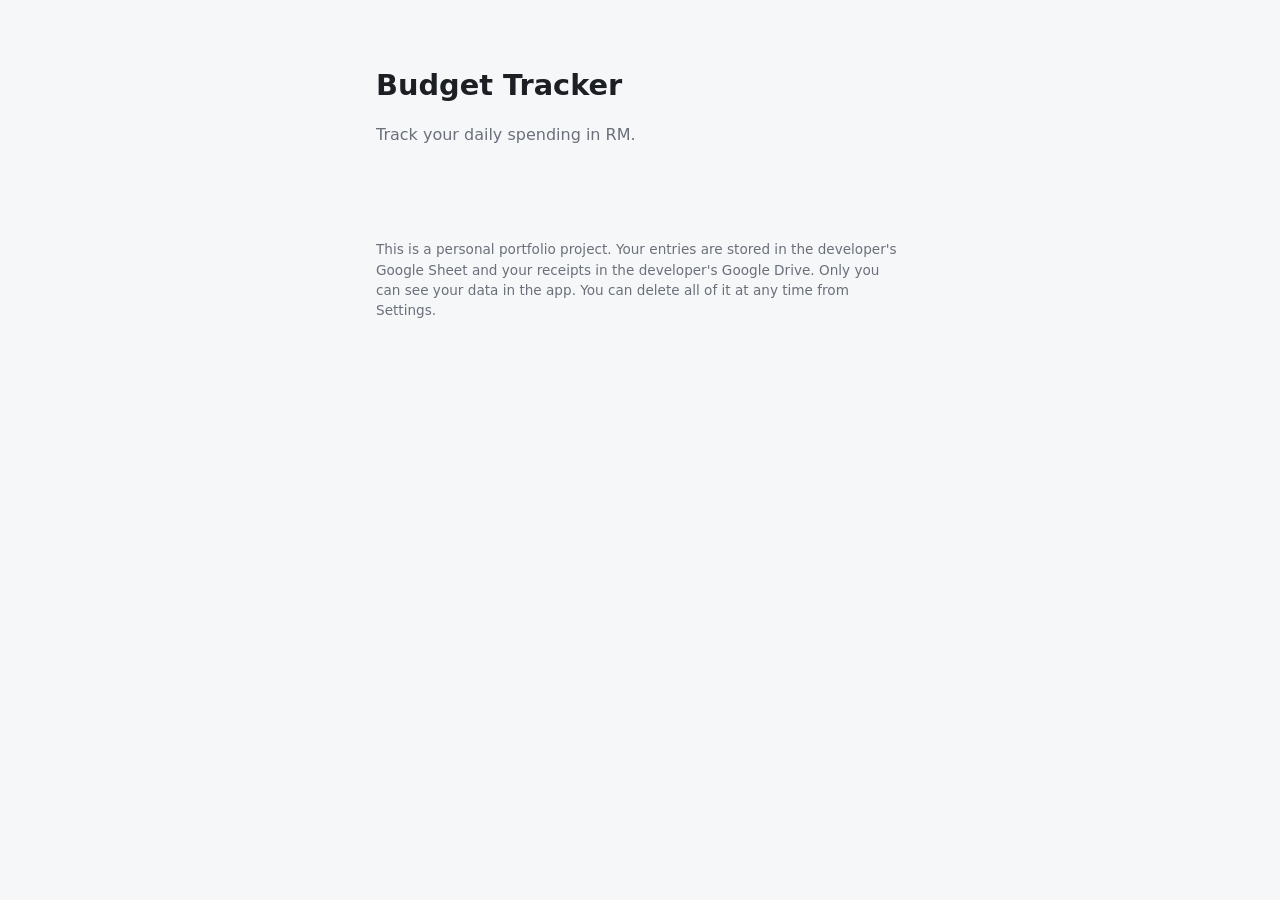
==== index.html @ 38e81ad9 "Add receipt photos and Delete my data Receipts: photos are shrunk to 1280px JPEG on the phone before" ====
<!doctype html>
<html lang="en">
<head>
  <meta charset="utf-8">
  <meta name="viewport" content="width=device-width, initial-scale=1, viewport-fit=cover">
  <title>Budget Tracker</title>
  <link rel="stylesheet" href="style.css">
  <!-- "defer" runs the scripts in this order after the page is parsed:
       Google's sign-in library first, then our settings, then our app. -->
  <script src="https://accounts.google.com/gsi/client" defer></script>
  <script src="config.js" defer></script>
  <script src="app.js" defer></script>
</head>
<body>

  <!-- Sign-in screen: shown when nobody is signed in. -->
  <main id="signin-screen" class="signin" hidden>
    <h1>Budget Tracker</h1>
    <p class="tagline">Track your daily spending in RM.</p>
    <p id="signin-message" class="message" hidden></p>
    <div id="google-button" class="google-button"></div>
    <p class="privacy">
      This is a personal portfolio project. Your entries are stored in the
      developer's Google Sheet and your receipts in the developer's Google
      Drive. Only you can see your data in the app. You can delete all of it
      at any time from Settings.
    </p>
  </main>

  <!-- The app itself: shown after sign-in. One <section> per screen;
       app.js shows one at a time when a tab at the bottom is tapped. -->
  <div id="app-screen" class="app" hidden>
    <main class="content">
      <p id="status" class="message" hidden></p>

      <!-- Add -->
      <section id="screen-add" class="view">
        <h2>Add expense</h2>
        <form id="add-form" class="form" novalidate>
          <label for="amount">Amount (RM)</label>
          <input id="amount" type="number" inputmode="decimal" step="0.01" min="0.01"
                 max="1000000" placeholder="0.00" autocomplete="off" required>

          <label for="category">Category</label>
          <select id="category" required></select>

          <label for="date">Date</label>
          <input id="date" type="date" required>

          <label for="note">Note <span class="muted">(optional)</span></label>
          <input id="note" type="text" maxlength="200" placeholder="e.g. Lunch with team"
                 autocomplete="off">

          <!-- accept="image/*" lets phones offer the camera or the photo library. -->
          <label for="receipt-input">Receipt photo <span class="muted">(optional)</span></label>
          <input id="receipt-input" type="file" accept="image/*">
          <div id="receipt-preview" class="receipt-preview" hidden>
            <img id="receipt-thumb" alt="Receipt preview">
            <button id="receipt-remove" type="button" class="small-button danger">Remove photo</button>
          </div>

          <p id="form-error" class="field-error" role="alert" hidden></p>
          <button type="submit" class="primary-button">Add expense</button>
        </form>
      </section>

      <!-- History -->
      <section id="screen-history" class="view" hidden>
        <div class="section-head">
          <h2>History</h2>
          <button id="refresh-button" type="button" class="link-button">Refresh</button>
        </div>
        <div id="history-list"></div>
        <p id="empty-list" class="muted" hidden>No entries yet. Add your first expense.</p>
      </section>

      <!-- Summary -->
      <section id="screen-summary" class="view" hidden>
        <h2>Summary</h2>
        <div class="month-picker">
          <button id="prev-month" type="button" class="icon-button" aria-label="Previous month">‹</button>
          <span id="month-label" class="month-label"></span>
          <button id="next-month" type="button" class="icon-button" aria-label="Next month">›</button>
        </div>
        <div class="card total-card">
          <div class="muted">Total spent</div>
          <div id="month-total" class="total-amount"></div>
          <div id="month-count" class="muted"></div>
        </div>
        <ul id="category-totals" class="category-totals"></ul>
      </section>

      <!-- Settings -->
      <section id="screen-settings" class="view" hidden>
        <h2>Settings</h2>
        <div class="card">
          <div class="muted">Signed in as</div>
          <div id="user-email" class="user-email"></div>
        </div>
        <button id="signout-button" type="button" class="secondary-button">Sign out</button>

        <div class="card danger-zone">
          <h3>Your data</h3>
          <p class="muted">
            Permanently remove all your entries and receipt photos from this
            app. This can't be undone.
          </p>
          <button id="delete-data-button" type="button" class="danger-button">Delete my data</button>
        </div>
      </section>
    </main>

    <!-- Tabs at the bottom, like a phone app. -->
    <nav class="tabbar" aria-label="Screens">
      <button type="button" data-screen="add">Add</button>
      <button type="button" data-screen="history">History</button>
      <button type="button" data-screen="summary">Summary</button>
      <button type="button" data-screen="settings">Settings</button>
    </nav>

    <!-- Short pop-up messages such as "Saved". -->
    <div id="toast" class="toast" role="status" aria-live="polite" hidden></div>
  </div>

  <!-- Pop-up windows. <dialog> is built into browsers: showModal() opens it
       on top of the page, and the Escape key closes it. -->

  <!-- Receipt viewer -->
  <dialog id="receipt-dialog" class="dialog">
    <p id="receipt-status" class="muted"></p>
    <img id="receipt-image" class="receipt-image" alt="Receipt photo" hidden>
    <button id="receipt-close" type="button" class="secondary-button">Close</button>
  </dialog>

  <!-- "Delete my data" confirmation: the user must type DELETE. -->
  <dialog id="delete-dialog" class="dialog">
    <h2>Delete all your data?</h2>
    <p>
      This removes every entry and receipt photo you've added. It can't be
      undone, and you'll be signed out.
    </p>
    <div class="form">
      <label for="delete-confirm-input">Type DELETE to confirm</label>
      <input id="delete-confirm-input" type="text" autocomplete="off" autocapitalize="characters"
             spellcheck="false">
    </div>
    <p id="delete-error" class="field-error" role="alert" hidden></p>
    <div class="dialog-buttons">
      <button id="delete-cancel" type="button" class="secondary-button">Cancel</button>
      <button id="delete-confirm" type="button" class="danger-button" disabled>Delete all</button>
    </div>
  </dialog>

</body>
</html>
---- style.css ----
/* style.css — the look of the app.
   Colours are defined once as variables, then swapped for dark mode. */

:root {
  --bg: #f6f7f9;
  --card: #ffffff;
  --text: #1c1f23;
  --muted: #69707a;
  --line: #e3e6ea;
  --accent: #1a7f5a;
  --accent-text: #ffffff;
  --danger: #c0392b;
  --warning: #9a6700;
  --radius: 12px;
  --tabbar-height: 60px;
}

@media (prefers-color-scheme: dark) {
  :root {
    --bg: #15171a;
    --card: #1f2226;
    --text: #eceef1;
    --muted: #9aa1ab;
    --line: #30343a;
    --accent: #4cc596;
    --accent-text: #0d2a1f;
    --danger: #ff7b6e;
    --warning: #e3b341;
  }
}

* { box-sizing: border-box; }

body {
  margin: 0;
  background: var(--bg);
  color: var(--text);
  font: 16px/1.5 system-ui, -apple-system, "Segoe UI", Roboto, sans-serif;
}

/* The HTML "hidden" attribute must win over any display rule. */
[hidden] { display: none !important; }

h1 { margin: 48px 0 4px; font-size: 1.8rem; }
h2 { margin: 0 0 16px; font-size: 1.3rem; }
.muted, .tagline { color: var(--muted); }

/* ---------- Sign-in ---------- */

.signin { max-width: 560px; margin: 0 auto; padding: 16px; }
.google-button { margin: 24px 0; min-height: 44px; }
.privacy { font-size: 0.85rem; color: var(--muted); }

/* ---------- Layout ---------- */

/* One centred column; bottom padding keeps content clear of the tab bar. */
.content {
  max-width: 560px;
  margin: 0 auto;
  padding: 20px 16px calc(var(--tabbar-height) + 32px + env(safe-area-inset-bottom));
}

.card {
  background: var(--card);
  border: 1px solid var(--line);
  border-radius: var(--radius);
  padding: 14px 16px;
  margin-bottom: 16px;
}

.message {
  padding: 10px 12px;
  border-radius: var(--radius);
  background: var(--card);
  border: 1px solid var(--line);
}
.message.error { border-color: var(--danger); color: var(--danger); }

.section-head {
  display: flex;
  justify-content: space-between;
  align-items: baseline;
}

/* ---------- Buttons ---------- */

button { font: inherit; cursor: pointer; }
button:disabled { cursor: default; opacity: 0.4; }

.primary-button, .secondary-button {
  width: 100%;
  min-height: 48px;
  border-radius: var(--radius);
  font-weight: 600;
}
.primary-button { background: var(--accent); color: var(--accent-text); border: none; }
.secondary-button { background: var(--card); color: var(--text); border: 1px solid var(--line); }

.link-button, .small-button {
  background: none;
  border: none;
  color: var(--accent);
  padding: 8px 4px;
}
.small-button { font-size: 0.85rem; padding: 4px 6px; }
.small-button.danger { color: var(--danger); }

.icon-button {
  width: 44px;
  height: 44px;
  border-radius: 50%;
  border: 1px solid var(--line);
  background: var(--card);
  color: var(--text);
  font-size: 1.4rem;
  line-height: 1;
}

/* ---------- Add form ---------- */

.form { display: flex; flex-direction: column; }
.form label { font-weight: 600; margin: 14px 0 6px; font-size: 0.95rem; }
.form label:first-child { margin-top: 0; }
.form input, .form select {
  width: 100%;
  min-height: 48px;
  padding: 10px 12px;
  border: 1px solid var(--line);
  border-radius: var(--radius);
  background: var(--card);
  color: var(--text);
  font: inherit;
}
.form #amount { font-size: 1.5rem; font-weight: 600; }
.form input:focus, .form select:focus { outline: 2px solid var(--accent); outline-offset: 1px; }
.form .primary-button { margin-top: 24px; }
.field-error { color: var(--danger); margin: 12px 0 0; }

/* ---------- History ---------- */

.day-heading {
  font-size: 0.85rem;
  font-weight: 600;
  color: var(--muted);
  margin: 20px 0 8px;
}
.day-heading:first-child { margin-top: 0; }

.expense-list { list-style: none; margin: 0; padding: 0; }
.expense {
  display: flex;
  justify-content: space-between;
  gap: 12px;
  padding: 12px 14px;
  margin-bottom: 8px;
  background: var(--card);
  border: 1px solid var(--line);
  border-radius: var(--radius);
}
.expense.is-saving { opacity: 0.7; }
.expense.is-failed { border-color: var(--danger); }
.expense-main { min-width: 0; }
.expense-category { font-weight: 600; }
.expense-meta { color: var(--muted); font-size: 0.85rem; overflow-wrap: anywhere; }
.expense-meta.saving { color: var(--warning); }
.expense-meta.failed { color: var(--danger); }
.expense-side { text-align: right; flex-shrink: 0; }
.expense-amount { font-weight: 600; white-space: nowrap; font-variant-numeric: tabular-nums; }

/* ---------- Summary ---------- */

.month-picker {
  display: flex;
  align-items: center;
  justify-content: space-between;
  margin-bottom: 16px;
}
.month-label { font-weight: 600; font-size: 1.1rem; }
.total-amount { font-size: 2rem; font-weight: 700; font-variant-numeric: tabular-nums; }

.category-totals { list-style: none; margin: 0; padding: 0; }
.category-totals li {
  display: flex;
  justify-content: space-between;
  gap: 12px;
  padding: 12px 4px;
  border-bottom: 1px solid var(--line);
}
.category-totals .amount { font-variant-numeric: tabular-nums; white-space: nowrap; }
.category-totals .percent { color: var(--muted); margin-left: 8px; font-size: 0.85rem; }

/* ---------- Settings ---------- */

.user-email { overflow-wrap: anywhere; }

/* ---------- Tab bar ---------- */

.tabbar {
  position: fixed;
  left: 0;
  right: 0;
  bottom: 0;
  display: flex;
  background: var(--card);
  border-top: 1px solid var(--line);
  padding-bottom: env(safe-area-inset-bottom); /* iPhone home bar */
}
.tabbar button {
  flex: 1;
  height: var(--tabbar-height);
  background: none;
  border: none;
  color: var(--muted);
  font-size: 0.9rem;
  font-weight: 600;
}
.tabbar button[aria-current="page"] {
  color: var(--accent);
  box-shadow: inset 0 3px 0 var(--accent);
}

/* ---------- Toast ---------- */

.toast {
  position: fixed;
  left: 50%;
  transform: translateX(-50%);
  bottom: calc(var(--tabbar-height) + 16px + env(safe-area-inset-bottom));
  max-width: calc(100% - 32px);
  padding: 10px 16px;
  border-radius: var(--radius);
  background: var(--text);
  color: var(--bg);
  font-size: 0.95rem;
  box-shadow: 0 4px 16px rgba(0, 0, 0, 0.2);
}
.toast.error { background: var(--danger); color: #fff; }

/* ---------- Receipts ---------- */

.form input[type="file"] { padding: 10px; font-size: 0.9rem; }
.receipt-preview {
  display: flex;
  align-items: center;
  gap: 12px;
  margin-top: 10px;
}
.receipt-preview img {
  width: 72px;
  height: 72px;
  object-fit: cover;
  border-radius: 8px;
  border: 1px solid var(--line);
}
.receipt-image {
  display: block;
  max-width: 100%;
  max-height: 70vh;
  margin: 0 auto 16px;
  border-radius: 8px;
}

/* ---------- Dialogs (pop-ups) ---------- */

.dialog {
  width: min(480px, calc(100% - 32px));
  max-height: calc(100% - 32px);
  padding: 20px;
  border: 1px solid var(--line);
  border-radius: var(--radius);
  background: var(--card);
  color: var(--text);
}
.dialog::backdrop { background: rgba(0, 0, 0, 0.5); }
.dialog h2 { margin-bottom: 8px; }
.dialog-buttons { display: flex; gap: 12px; margin-top: 20px; }

/* ---------- Danger zone ---------- */

.danger-zone { margin-top: 32px; }
.danger-zone h3 { margin: 0 0 4px; font-size: 1rem; }
.danger-zone p { margin: 0 0 14px; font-size: 0.9rem; }
.danger-button {
  width: 100%;
  min-height: 48px;
  border-radius: var(--radius);
  font-weight: 600;
  background: var(--danger);
  color: #fff;
  border: none;
}
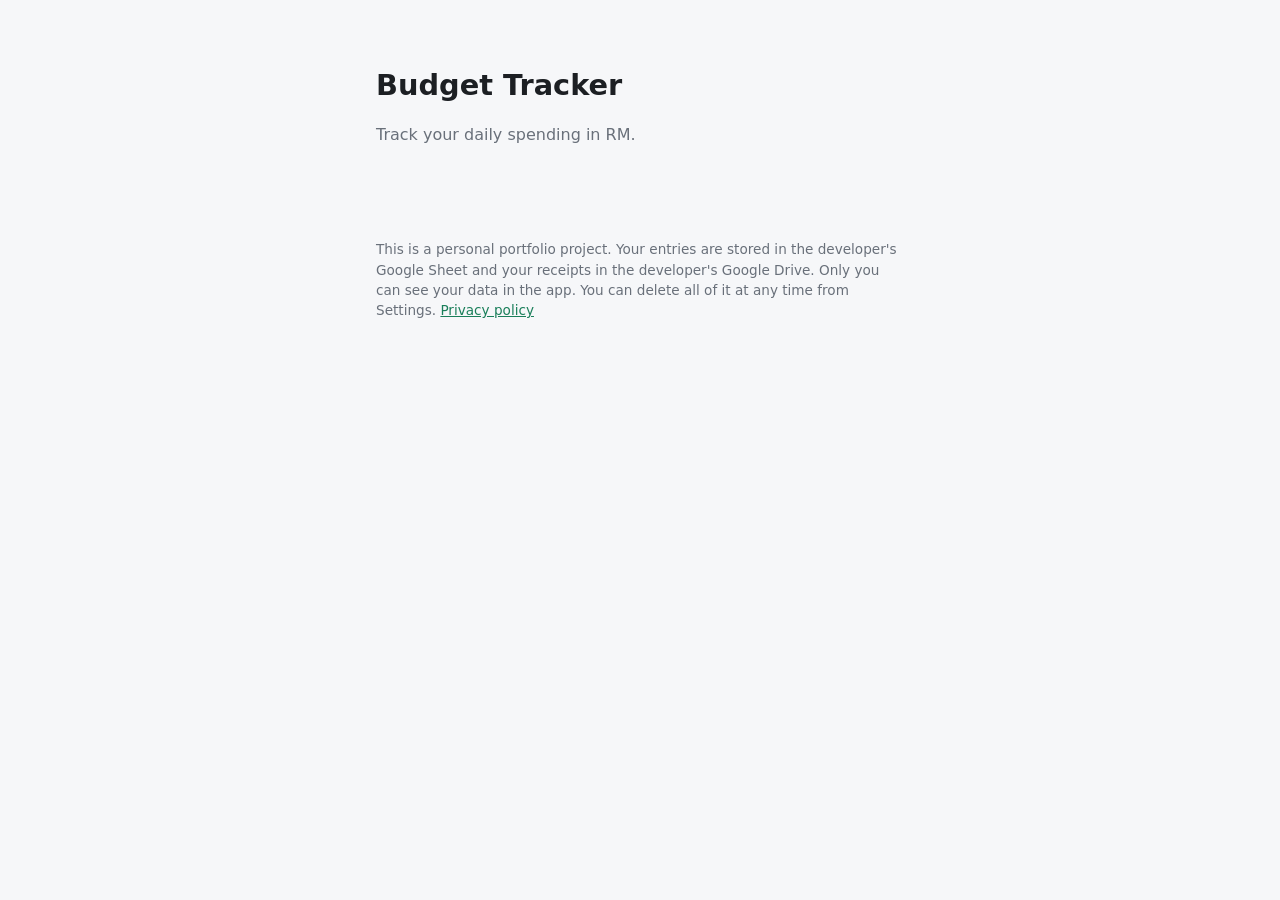
==== commit a55d398c: "Make the app installable and add a privacy policy Adds manifest.json, app icons (including maskable " ====
--- a/index.html
+++ b/index.html
@@ -4,7 +4,16 @@
   <meta charset="utf-8">
   <meta name="viewport" content="width=device-width, initial-scale=1, viewport-fit=cover">
   <title>Budget Tracker</title>
+  <meta name="description" content="Track your daily spending in RM.">
   <link rel="stylesheet" href="style.css">
+
+  <!-- Installable app: name, icons and colours for phones. -->
+  <link rel="manifest" href="manifest.json">
+  <link rel="icon" href="icons/icon-192.png">
+  <link rel="apple-touch-icon" href="icons/apple-touch-icon.png">
+  <meta name="apple-mobile-web-app-title" content="Budget">
+  <meta name="theme-color" content="#1a7f5a" media="(prefers-color-scheme: light)">
+  <meta name="theme-color" content="#1f2226" media="(prefers-color-scheme: dark)">
   <!-- "defer" runs the scripts in this order after the page is parsed:
        Google's sign-in library first, then our settings, then our app. -->
   <script src="https://accounts.google.com/gsi/client" defer></script>
@@ -24,6 +33,7 @@
       developer's Google Sheet and your receipts in the developer's Google
       Drive. Only you can see your data in the app. You can delete all of it
       at any time from Settings.
+      <a href="privacy.html">Privacy policy</a>
     </p>
   </main>
 
@@ -107,6 +117,7 @@
           </p>
           <button id="delete-data-button" type="button" class="danger-button">Delete my data</button>
         </div>
+        <p class="muted small"><a href="privacy.html">Privacy policy</a></p>
       </section>
     </main>
 
--- a/style.css
+++ b/style.css
@@ -289,3 +289,12 @@
   color: #fff;
   border: none;
 }
+
+/* ---------- Links and the privacy page ---------- */
+
+a { color: var(--accent); }
+.small { font-size: 0.85rem; }
+.page { max-width: 680px; margin: 0 auto; padding: 16px 16px 48px; }
+.page h1 { margin-top: 16px; }
+.page h2 { margin: 28px 0 8px; font-size: 1.15rem; }
+.page li { margin-bottom: 8px; }
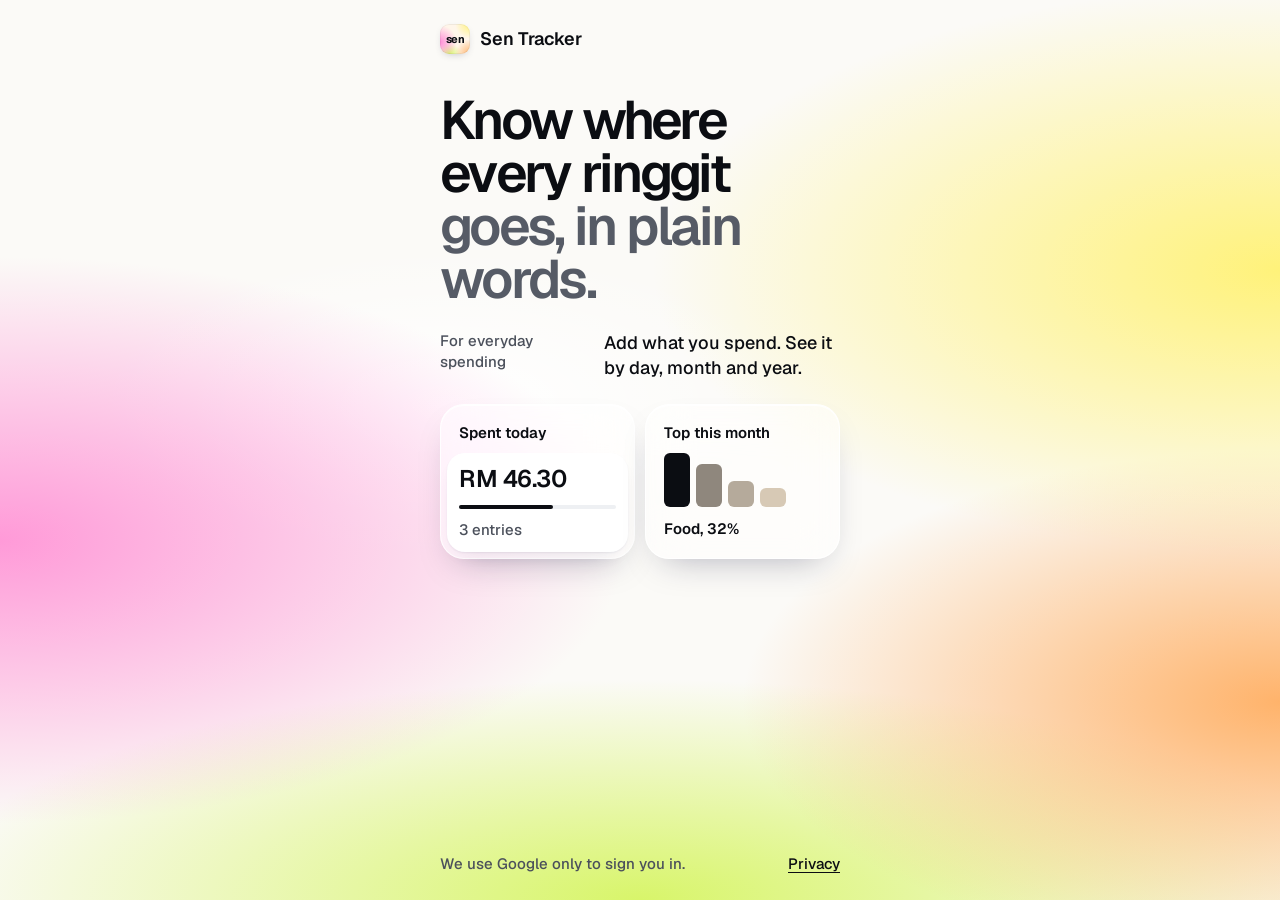
==== commit 5981bf53: "Redesign the app as Sen Tracker Applies the Sen Tracker design system: Geist font, mesh backgrounds," ====
--- a/index.html
+++ b/index.html
@@ -1,166 +1,181 @@
 <!doctype html>
-<html lang="en">
+<html lang="en-MY">
 <head>
   <meta charset="utf-8">
   <meta name="viewport" content="width=device-width, initial-scale=1, viewport-fit=cover">
-  <title>Budget Tracker</title>
-  <meta name="description" content="Track your daily spending in RM.">
+  <title>Sen Tracker</title>
+  <meta name="description" content="Know where every ringgit goes, in plain words.">
+  <link rel="preload" href="fonts/Geist-latin.woff2" as="font" type="font/woff2" crossorigin>
   <link rel="stylesheet" href="style.css">
 
   <!-- Installable app: name, icons and colours for phones. -->
   <link rel="manifest" href="manifest.json">
   <link rel="icon" href="icons/icon-192.png">
   <link rel="apple-touch-icon" href="icons/apple-touch-icon.png">
-  <meta name="apple-mobile-web-app-title" content="Budget">
-  <meta name="theme-color" content="#1a7f5a" media="(prefers-color-scheme: light)">
-  <meta name="theme-color" content="#1f2226" media="(prefers-color-scheme: dark)">
+  <meta name="apple-mobile-web-app-title" content="Sen">
+  <meta name="theme-color" content="#f4f5f8">
+
   <!-- "defer" runs the scripts in this order after the page is parsed:
-       Google's sign-in library first, then our settings, then our app. -->
+       Google's sign-in library, our settings, the PDF statement maker, the app. -->
   <script src="https://accounts.google.com/gsi/client" defer></script>
   <script src="config.js" defer></script>
+  <script src="statement.js" defer></script>
   <script src="app.js" defer></script>
 </head>
-<body>
+<body data-mesh="sunrise">
 
-  <!-- Sign-in screen: shown when nobody is signed in. -->
+  <!-- The coloured mesh behind every screen. app.js sets body[data-mesh]. -->
+  <div class="mesh" aria-hidden="true"></div>
+
+  <!-- ================= Sign In ================= -->
   <main id="signin-screen" class="signin" hidden>
-    <h1>Budget Tracker</h1>
-    <p class="tagline">Track your daily spending in RM.</p>
-    <p id="signin-message" class="message" hidden></p>
-    <div id="google-button" class="google-button"></div>
-    <p class="privacy">
-      This is a personal portfolio project. Your entries are stored in the
-      developer's Google Sheet and your receipts in the developer's Google
-      Drive. Only you can see your data in the app. You can delete all of it
-      at any time from Settings.
-      <a href="privacy.html">Privacy policy</a>
-    </p>
+    <div class="brand"><span class="mark" aria-hidden="true">sen</span>Sen Tracker</div>
+
+    <h1 class="display">Know where every ringgit <span class="sub">goes, in plain words.</span></h1>
+
+    <div class="signin-intro">
+      <p class="label">For everyday spending</p>
+      <p>Add what you spend. See it by day, month and year.</p>
+    </div>
+
+    <!-- An illustration of the app, not real data, so screen readers skip it. -->
+    <div class="signin-preview" aria-hidden="true">
+      <div class="glass">
+        <div class="preview-label">Spent today</div>
+        <div class="panel preview-panel">
+          <div class="preview-amount">RM 46.30</div>
+          <div class="preview-bar"><span></span></div>
+          <div class="caption">3 entries</div>
+        </div>
+      </div>
+      <div class="glass">
+        <div class="preview-label">Top this month</div>
+        <div class="preview-bars">
+          <span style="height:100%;background:#0b0d12"></span>
+          <span style="height:80%;background:#8f877d"></span>
+          <span style="height:48%;background:#b5aa9b"></span>
+          <span style="height:36%;background:#d7c9b5"></span>
+        </div>
+        <div class="preview-label">Food, 32%</div>
+      </div>
+    </div>
+
+    <div class="signin-bottom">
+      <div id="signin-message" class="banner" hidden></div>
+      <div id="google-button" class="google-button"></div>
+      <p class="signin-foot">
+        <span>We use Google only to sign you in.</span>
+        <a href="privacy.html">Privacy</a>
+      </p>
+    </div>
   </main>
 
-  <!-- The app itself: shown after sign-in. One <section> per screen;
-       app.js shows one at a time when a tab at the bottom is tapped. -->
-  <div id="app-screen" class="app" hidden>
-    <main class="content">
-      <p id="status" class="message" hidden></p>
+  <!-- ================= The app (after sign-in) ================= -->
+  <div id="app-screen" hidden>
+    <main id="app-main" class="app">
 
-      <!-- Add -->
-      <section id="screen-add" class="view">
-        <h2>Add expense</h2>
-        <form id="add-form" class="form" novalidate>
-          <label for="amount">Amount (RM)</label>
-          <input id="amount" type="number" inputmode="decimal" step="0.01" min="0.01"
-                 max="1000000" placeholder="0.00" autocomplete="off" required>
+      <!-- Overview: filled in by renderOverview() in app.js -->
+      <section id="screen-overview" class="screen" aria-labelledby="overview-title" hidden></section>
 
-          <label for="category">Category</label>
-          <select id="category" required></select>
+      <!-- History: filled in by renderHistory() -->
+      <section id="screen-history" class="screen" aria-labelledby="history-title" hidden></section>
 
-          <label for="date">Date</label>
-          <input id="date" type="date" required>
+      <!-- Settings: filled in by renderSettings() -->
+      <section id="screen-settings" class="screen" aria-labelledby="settings-title" hidden></section>
 
-          <label for="note">Note <span class="muted">(optional)</span></label>
-          <input id="note" type="text" maxlength="200" placeholder="e.g. Lunch with team"
-                 autocomplete="off">
+      <!-- Add Expense and Edit Expense share this one form. -->
+      <section id="screen-form" class="screen" aria-labelledby="form-title" hidden>
+        <div id="form-top" class="form-head-top" hidden>
+          <button id="form-cancel" type="button" class="btn btn-secondary btn-small">Cancel</button>
+        </div>
+        <div class="screen-head">
+          <h1 id="form-title" class="title">Add Expense <span id="form-subtitle" class="sub"></span></h1>
+        </div>
 
-          <!-- accept="image/*" lets phones offer the camera or the photo library. -->
-          <label for="receipt-input">Receipt photo <span class="muted">(optional)</span></label>
-          <input id="receipt-input" type="file" accept="image/*">
-          <div id="receipt-preview" class="receipt-preview" hidden>
-            <img id="receipt-thumb" alt="Receipt preview">
-            <button id="receipt-remove" type="button" class="small-button danger">Remove photo</button>
+        <form id="expense-form" class="form" novalidate>
+          <div id="form-banner" class="banner banner-error" role="alert" hidden></div>
+
+          <div class="form-section">
+            <label for="amount" class="field-label">Amount</label>
+            <div id="amount-panel" class="amount-panel">
+              <span class="currency" aria-hidden="true">RM</span>
+              <input id="amount" class="amount-input" type="text" inputmode="decimal"
+                     autocomplete="off" placeholder="0.00" aria-describedby="amount-error">
+            </div>
+            <p id="amount-error" class="field-error" hidden>Type an amount first.</p>
           </div>
 
-          <p id="form-error" class="field-error" role="alert" hidden></p>
-          <button type="submit" class="primary-button">Add expense</button>
+          <div class="form-section">
+            <p id="category-label" class="field-label">Category</p>
+            <!-- A radio group of chips, built by app.js from CATEGORIES. -->
+            <div id="category-chips" class="chips" role="radiogroup" aria-labelledby="category-label"></div>
+          </div>
+
+          <div class="panel details">
+            <div class="details-row">
+              <span id="date-icon"></span>
+              <span id="date-label" class="grow">Today</span>
+              <button id="date-change" type="button" class="link-button">Change<span class="visually-hidden"> date</span></button>
+              <input id="date" type="date" class="visually-hidden" tabindex="-1" aria-label="Date">
+            </div>
+
+            <button id="details-toggle" type="button" class="details-row" aria-expanded="false" aria-controls="details-open">
+              <span id="details-icon"></span>
+              <span class="grow">Note or Photo</span>
+              <span id="details-chevron"></span>
+            </button>
+
+            <div id="details-open" class="details-open" hidden>
+              <div>
+                <label for="note" class="field-label">Note <span id="note-count" class="count">0 of 200</span></label>
+                <input id="note" class="text-input" type="text" maxlength="200" autocomplete="off"
+                       placeholder="e.g. Grab to KLCC">
+              </div>
+              <div>
+                <p class="field-label">Photo</p>
+                <div class="photo-row">
+                  <img id="photo-thumb" class="photo-thumb" alt="Receipt photo" hidden>
+                  <!-- The real file picker is hidden; the buttons open it. -->
+                  <input id="photo-input" type="file" accept="image/*" class="visually-hidden" tabindex="-1">
+                  <button id="photo-add" type="button" class="btn btn-secondary btn-small">Add Photo</button>
+                  <button id="photo-replace" type="button" class="btn btn-secondary btn-small" hidden>Replace</button>
+                  <button id="photo-remove" type="button" class="btn btn-secondary btn-small is-danger" hidden>Remove Photo</button>
+                </div>
+              </div>
+            </div>
+          </div>
+
+          <button id="save-button" type="submit" class="btn btn-primary btn-block">Save</button>
         </form>
-      </section>
-
-      <!-- History -->
-      <section id="screen-history" class="view" hidden>
-        <div class="section-head">
-          <h2>History</h2>
-          <button id="refresh-button" type="button" class="link-button">Refresh</button>
-        </div>
-        <div id="history-list"></div>
-        <p id="empty-list" class="muted" hidden>No entries yet. Add your first expense.</p>
-      </section>
-
-      <!-- Summary -->
-      <section id="screen-summary" class="view" hidden>
-        <h2>Summary</h2>
-        <div class="month-picker">
-          <button id="prev-month" type="button" class="icon-button" aria-label="Previous month">‹</button>
-          <span id="month-label" class="month-label"></span>
-          <button id="next-month" type="button" class="icon-button" aria-label="Next month">›</button>
-        </div>
-        <div class="card total-card">
-          <div class="muted">Total spent</div>
-          <div id="month-total" class="total-amount"></div>
-          <div id="month-count" class="muted"></div>
-        </div>
-        <ul id="category-totals" class="category-totals"></ul>
-      </section>
-
-      <!-- Settings -->
-      <section id="screen-settings" class="view" hidden>
-        <h2>Settings</h2>
-        <div class="card">
-          <div class="muted">Signed in as</div>
-          <div id="user-email" class="user-email"></div>
-        </div>
-        <button id="signout-button" type="button" class="secondary-button">Sign out</button>
-
-        <div class="card danger-zone">
-          <h3>Your data</h3>
-          <p class="muted">
-            Permanently remove all your entries and receipt photos from this
-            app. This can't be undone.
-          </p>
-          <button id="delete-data-button" type="button" class="danger-button">Delete my data</button>
-        </div>
-        <p class="muted small"><a href="privacy.html">Privacy policy</a></p>
       </section>
     </main>
 
-    <!-- Tabs at the bottom, like a phone app. -->
-    <nav class="tabbar" aria-label="Screens">
-      <button type="button" data-screen="add">Add</button>
-      <button type="button" data-screen="history">History</button>
-      <button type="button" data-screen="summary">Summary</button>
-      <button type="button" data-screen="settings">Settings</button>
+    <!-- Navigation: three tabs in a glass pill, plus a separate Add button. -->
+    <nav id="tabbar" class="tabbar" aria-label="Main">
+      <div class="tabs glass">
+        <button type="button" class="tab" data-screen="overview"><span data-icon="home"></span>Home</button>
+        <button type="button" class="tab" data-screen="history"><span data-icon="history"></span>History</button>
+        <button type="button" class="tab" data-screen="settings"><span data-icon="settings"></span>Settings</button>
+      </div>
+      <button type="button" class="btn btn-primary add-tab" data-screen="add"><span data-icon="plus"></span>Add</button>
     </nav>
 
-    <!-- Short pop-up messages such as "Saved". -->
+    <!-- Replaces the tabs while choosing entries in History. -->
+    <div id="selectbar" class="selectbar" hidden>
+      <div class="glass">
+        <button id="delete-selected" type="button" class="btn btn-secondary is-danger btn-block" disabled>Select Entries First</button>
+      </div>
+    </div>
+
+    <!-- Short messages, e.g. "2 entries deleted · Undo". -->
     <div id="toast" class="toast" role="status" aria-live="polite" hidden></div>
   </div>
 
-  <!-- Pop-up windows. <dialog> is built into browsers: showModal() opens it
-       on top of the page, and the Escape key closes it. -->
-
-  <!-- Receipt viewer -->
-  <dialog id="receipt-dialog" class="dialog">
-    <p id="receipt-status" class="muted"></p>
-    <img id="receipt-image" class="receipt-image" alt="Receipt photo" hidden>
-    <button id="receipt-close" type="button" class="secondary-button">Close</button>
-  </dialog>
-
-  <!-- "Delete my data" confirmation: the user must type DELETE. -->
-  <dialog id="delete-dialog" class="dialog">
-    <h2>Delete all your data?</h2>
-    <p>
-      This removes every entry and receipt photo you've added. It can't be
-      undone, and you'll be signed out.
-    </p>
-    <div class="form">
-      <label for="delete-confirm-input">Type DELETE to confirm</label>
-      <input id="delete-confirm-input" type="text" autocomplete="off" autocapitalize="characters"
-             spellcheck="false">
-    </div>
-    <p id="delete-error" class="field-error" role="alert" hidden></p>
-    <div class="dialog-buttons">
-      <button id="delete-cancel" type="button" class="secondary-button">Cancel</button>
-      <button id="delete-confirm" type="button" class="danger-button" disabled>Delete all</button>
-    </div>
-  </dialog>
+  <!-- ================= Pop-ups =================
+       <dialog> is built into browsers: showModal() opens it on top of the
+       page, and the Escape key closes it. app.js fills in each one. -->
+  <dialog id="sheet" class="sheet" aria-labelledby="sheet-title"></dialog>
+  <dialog id="receipt-viewer" class="viewer" aria-labelledby="viewer-title"></dialog>
 
 </body>
 </html>
--- a/style.css
+++ b/style.css
@@ -1,300 +1,1010 @@
-/* style.css — the look of the app.
-   Colours are defined once as variables, then swapped for dark mode. */
+/* style.css — the Sen Tracker look ("Aurora" style, design system v1).
+ *
+ * How it's organised:
+ *   1. Tokens: every colour, size and shadow from the design system, as
+ *      variables. Change a value here and it changes everywhere.
+ *   2. Base: font, page, mesh backgrounds.
+ *   3. Building blocks: headings, glass cards, white panels, buttons, chips,
+ *      inputs, list rows, banners, toast, sheets, navigation.
+ *   4. Screens: Sign In, Overview, Add/Edit, History, Settings, viewer.
+ *
+ * Rules from the design system that shape this file:
+ *   - Text is always solid ink or muted grey, never see-through.
+ *   - Only one raised black (primary) button in view per screen.
+ *   - Touch targets are at least 44 × 44; primary buttons are 60 tall.
+ *   - Category colour is never used alone: it always sits next to a label.
+ *   - Light mode only for now.
+ */
+
+/* ===================================================================
+   1. Tokens
+   =================================================================== */
 
 :root {
-  --bg: #f6f7f9;
-  --card: #ffffff;
-  --text: #1c1f23;
-  --muted: #69707a;
-  --line: #e3e6ea;
-  --accent: #1a7f5a;
-  --accent-text: #ffffff;
-  --danger: #c0392b;
-  --warning: #9a6700;
-  --radius: 12px;
-  --tabbar-height: 60px;
-}
-
-@media (prefers-color-scheme: dark) {
-  :root {
-    --bg: #15171a;
-    --card: #1f2226;
-    --text: #eceef1;
-    --muted: #9aa1ab;
-    --line: #30343a;
-    --accent: #4cc596;
-    --accent-text: #0d2a1f;
-    --danger: #ff7b6e;
-    --warning: #e3b341;
-  }
+  color-scheme: light;
+
+  /* Core colours (contrast against white in brackets) */
+  --ink: #0b0d12;          /* 19.6:1 — text, primary */
+  --muted: #565b66;        /* 6.6:1 — second heading line */
+  --muted-2: #4b505b;      /* 7.9:1 — captions */
+  --faint: #8a8f99;        /* 3.3:1 — input borders, disabled (not for text) */
+  --slate: #3d4a7a;        /* second heading line on the Sky mesh */
+  --line: #eef0f3;         /* dividers inside panels */
+  --base: #f4f5f8;         /* under every mesh */
+  --panel: #ffffff;        /* lists, amounts, inputs */
+
+  /* Status */
+  --danger: #b42318;
+  --danger-surface: #ffecea;
+  --danger-border: #f2b8b2;
+  --warning-surface: #fff4d6;
+  --warning-ink: #5c3d00;
+  --warning-border: #e8c97a;
+  --success: #1f6b35;
+  --lime: #c4ef3e;         /* only on dark backgrounds */
+
+  /* Categories: for icons, dots and chart fills, always beside a label.
+     The "tile" colour is the category at 10% on white. */
+  --food: #d9541e;          --food-tile: #fbeee9;
+  --transport: #2b8a46;     --transport-tile: #eaf3ec;
+  --bills: #6247d8;         --bills-tile: #efedfb;
+  --shopping: #cf3784;      --shopping-tile: #faebf3;
+  --health: #0b8698;        --health-tile: #e7f3f5;
+  --entertainment: #9c6f00; --entertainment-tile: #f5f1e6;
+  --other: #5d6472;         --other-tile: #eff0f1;
+
+  /* Radius */
+  --r-check: 9px;
+  --r-inner: 14px;   /* icon tiles */
+  --r-input: 16px;
+  --r-panel: 20px;   /* white panels */
+  --r-panel-l: 24px; /* amount panel, tiles */
+  --r-card: 28px;    /* glass cards */
+  --r-card-l: 30px;  /* hero stack */
+  --r-nav: 34px;
+  --r-sheet: 36px;   /* dialogs */
+  --r-pill: 999px;
+
+  /* Surfaces */
+  --glass-bg: rgba(255, 255, 255, 0.55);
+  --glass-blur: blur(22px) saturate(160%);
+  --glass-border: 1px solid rgba(255, 255, 255, 0.85);
+  --glass-shadow: inset 0 1px 0 rgba(255, 255, 255, 0.9), 0 16px 36px -18px rgba(20, 24, 60, 0.35);
+  --panel-shadow: 0 1px 2px rgba(20, 24, 60, 0.06), 0 8px 20px -12px rgba(20, 24, 60, 0.2);
+  --pill-bg: rgba(255, 255, 255, 0.72);
+  --pill-border: 1px solid rgba(11, 13, 18, 0.14);
+  --pill-shadow: inset 0 1px 0 #fff, 0 6px 14px -8px rgba(20, 24, 60, 0.3);
+
+  /* Buttons */
+  --primary-bg: linear-gradient(180deg, #2b2e37 0%, #0b0d12 65%);
+  --primary-shadow: inset 0 1px 0 rgba(255, 255, 255, 0.22), 0 14px 26px -10px rgba(11, 13, 18, 0.55);
+  --danger-bg: linear-gradient(180deg, #d2393c 0%, #a51f17 70%);
+  --danger-shadow: inset 0 1px 0 rgba(255, 255, 255, 0.25), 0 14px 26px -10px rgba(165, 31, 23, 0.55);
+
+  /* Layout */
+  --side: 20px;       /* headings */
+  --card-side: 14px;  /* cards are wider than the text above them */
+  --nav-height: 68px;
+  --nav-space: calc(var(--nav-height) + 40px + env(safe-area-inset-bottom));
+  --max-width: 440px;
+
+  /* Mesh backgrounds: soft radial gradients over a pale base.
+     Text never sits on the bright parts; it goes on glass or a panel. */
+  --mesh-sunrise:
+    radial-gradient(70% 45% at 100% 30%, #fff27a 0, transparent 70%),
+    radial-gradient(70% 45% at 0% 60%, #ff9ad8 0, transparent 70%),
+    radial-gradient(60% 40% at 100% 78%, #ffb36b 0, transparent 70%),
+    radial-gradient(80% 35% at 50% 100%, #d8f56a 0, transparent 70%),
+    radial-gradient(40% 25% at 35% 45%, #ffffff 0, transparent 70%),
+    #fbfaf7;
+  --mesh-sky:
+    radial-gradient(480px 380px at 10% -40px, #8cc2ff 0, transparent 70%),
+    radial-gradient(420px 360px at 100% 40px, #bdb2ff 0, transparent 70%),
+    radial-gradient(380px 320px at 100% 70%, #ffd3ea 0, transparent 70%),
+    radial-gradient(400px 340px at 0% 100%, #dff7b8 0, transparent 70%),
+    #f4f5f8;
+  --mesh-bloom:
+    radial-gradient(420px 360px at 0% 0%, #ffcfb8 0, transparent 70%),
+    radial-gradient(420px 360px at 100% 80px, #d9c9ff 0, transparent 70%),
+    radial-gradient(380px 340px at 100% 100%, #ffc4e4 0, transparent 70%),
+    radial-gradient(360px 320px at 0% 85%, #c9e6ff 0, transparent 70%),
+    #f6f4f7;
+  --mesh-lime:
+    radial-gradient(420px 340px at 100% 0%, #e3f78f 0, transparent 70%),
+    radial-gradient(400px 340px at 0% 60px, #a9d4ff 0, transparent 70%),
+    radial-gradient(380px 340px at 100% 80%, #ffd6c2 0, transparent 70%),
+    radial-gradient(360px 300px at 0% 100%, #e2d6ff 0, transparent 70%),
+    #f4f5f7;
+  --mesh-night:
+    radial-gradient(420px 360px at 0% 0%, #1f2f9e 0, transparent 70%),
+    radial-gradient(420px 360px at 100% 100%, #5a2a8e 0, transparent 70%),
+    #070a1a;
+  --mesh-icon:
+    radial-gradient(70% 70% at 100% 0%, #fff27a 0, transparent 70%),
+    radial-gradient(80% 80% at 0% 60%, #ff8fd8 0, transparent 70%),
+    radial-gradient(70% 70% at 100% 100%, #ffb36b 0, transparent 70%),
+    radial-gradient(60% 50% at 30% 100%, #d8f56a 0, transparent 70%),
+    #fff6ea;
+  --sheet-bg:
+    radial-gradient(300px 180px at 0% 0%, rgba(191, 227, 255, 0.9) 0, transparent 70%),
+    radial-gradient(300px 180px at 100% 0%, rgba(255, 208, 232, 0.85) 0, transparent 70%),
+    rgba(255, 255, 255, 0.84);
+}
+
+/* ===================================================================
+   2. Base
+   =================================================================== */
+
+/* Geist, stored in the app so it works offline. Licence: fonts/OFL.txt */
+@font-face {
+  font-family: "Geist";
+  font-style: normal;
+  font-weight: 400 700;
+  font-display: swap;
+  src: url("fonts/Geist-latin.woff2") format("woff2");
+  unicode-range: U+0000-00FF, U+0131, U+0152-0153, U+02BB-02BC, U+02C6, U+02DA, U+02DC, U+0304, U+0308, U+0329, U+2000-206F, U+20AC, U+2122, U+2191, U+2193, U+2212, U+2215, U+FEFF, U+FFFD;
+}
+@font-face {
+  font-family: "Geist";
+  font-style: normal;
+  font-weight: 400 700;
+  font-display: swap;
+  src: url("fonts/Geist-latin-ext.woff2") format("woff2");
+  unicode-range: U+0100-02BA, U+02BD-02C5, U+02C7-02CC, U+02CE-02D7, U+02DD-02FF, U+1D00-1DBF, U+1E00-1E9F, U+1EF2-1EFF, U+2020, U+20A0-20AB, U+20AD-20C4, U+2113, U+2C60-2C7F, U+A720-A7FF;
 }
 
 * { box-sizing: border-box; }
+
+html { -webkit-text-size-adjust: 100%; }
 
 body {
   margin: 0;
-  background: var(--bg);
-  color: var(--text);
-  font: 16px/1.5 system-ui, -apple-system, "Segoe UI", Roboto, sans-serif;
+  min-height: 100vh;
+  min-height: 100dvh;
+  background: var(--base);
+  color: var(--ink);
+  font: 500 16px/24px "Geist", system-ui, -apple-system, "Segoe UI", Roboto, sans-serif;
+  -webkit-font-smoothing: antialiased;
 }
 
 /* The HTML "hidden" attribute must win over any display rule. */
 [hidden] { display: none !important; }
 
-h1 { margin: 48px 0 4px; font-size: 1.8rem; }
-h2 { margin: 0 0 16px; font-size: 1.3rem; }
-.muted, .tagline { color: var(--muted); }
-
-/* ---------- Sign-in ---------- */
-
-.signin { max-width: 560px; margin: 0 auto; padding: 16px; }
-.google-button { margin: 24px 0; min-height: 44px; }
-.privacy { font-size: 0.85rem; color: var(--muted); }
-
-/* ---------- Layout ---------- */
-
-/* One centred column; bottom padding keeps content clear of the tab bar. */
-.content {
-  max-width: 560px;
-  margin: 0 auto;
-  padding: 20px 16px calc(var(--tabbar-height) + 32px + env(safe-area-inset-bottom));
-}
-
+h1, h2, h3, p { margin: 0; }
+a { color: var(--ink); text-underline-offset: 3px; }
+button, input, select { font: inherit; color: inherit; }
+button { cursor: pointer; }
+img { max-width: 100%; }
+
+/* Amounts line up in columns: every digit is the same width. */
+.amount, .tabular { font-variant-numeric: tabular-nums; }
+
+/* Visible keyboard focus everywhere: 3px ink outline, 3px offset. */
+:focus-visible { outline: 3px solid var(--ink); outline-offset: 3px; }
+
+/* Hidden from the eye, still read by screen readers. */
+.visually-hidden {
+  position: absolute !important;
+  width: 1px; height: 1px;
+  overflow: hidden;
+  clip: rect(0 0 0 0);
+  white-space: nowrap;
+}
+
+/* The mesh: a fixed layer behind everything. body[data-mesh] picks which. */
+.mesh {
+  position: fixed;
+  inset: 0;
+  z-index: -1;
+  background: var(--mesh-sky);
+}
+body[data-mesh="sunrise"] .mesh { background: var(--mesh-sunrise); }
+body[data-mesh="sky"] .mesh { background: var(--mesh-sky); }
+body[data-mesh="bloom"] .mesh { background: var(--mesh-bloom); }
+body[data-mesh="lime"] .mesh { background: var(--mesh-lime); }
+
+/* Respect "reduce motion": no transitions at all. */
+@media (prefers-reduced-motion: reduce) {
+  * { transition: none !important; animation: none !important; }
+}
+
+/* ===================================================================
+   3. Building blocks
+   =================================================================== */
+
+/* ---------- Headings: two lines, ink then muted ---------- */
+
+.title {
+  font-size: 36px;
+  line-height: 38px;
+  font-weight: 600;
+  letter-spacing: -0.035em;
+}
+.title .sub { display: block; color: var(--muted); }
+body[data-mesh="sky"] .title .sub { color: var(--slate); }
+.sheet-title { font-size: 32px; line-height: 34px; font-weight: 600; letter-spacing: -0.035em; }
+.sheet-title .sub { display: block; color: var(--muted); }
+.section-title { font-size: 20px; line-height: 24px; font-weight: 600; letter-spacing: -0.02em; }
+.caption { font-size: 15px; line-height: 21px; color: var(--muted-2); }
+.small { font-size: 14px; line-height: 20px; }
+.muted { color: var(--muted); }
+
+/* Screen header: title on the left, an optional pill button on the right. */
+.screen-head {
+  display: flex;
+  justify-content: space-between;
+  align-items: flex-start;
+  gap: 12px;
+  padding: 24px var(--side) 24px;
+}
+.screen-head .head-button { flex: none; margin-top: 4px; }
+
+/* ---------- Glass card with a white panel inside ---------- */
+
+.glass {
+  background: var(--glass-bg);
+  -webkit-backdrop-filter: var(--glass-blur);
+  backdrop-filter: var(--glass-blur);
+  border: var(--glass-border);
+  box-shadow: var(--glass-shadow);
+  border-radius: var(--r-card);
+}
 .card {
-  background: var(--card);
-  border: 1px solid var(--line);
-  border-radius: var(--radius);
-  padding: 14px 16px;
-  margin-bottom: 16px;
-}
-
-.message {
-  padding: 10px 12px;
-  border-radius: var(--radius);
-  background: var(--card);
-  border: 1px solid var(--line);
-}
-.message.error { border-color: var(--danger); color: var(--danger); }
-
-.section-head {
+  margin: 0 var(--card-side) 16px;
+  padding: 6px;            /* the "6px glass inset" around the white panel */
+}
+.panel {
+  background: var(--panel);
+  border-radius: var(--r-panel);
+  box-shadow: var(--panel-shadow);
+  overflow: hidden;
+}
+.panel-pad { padding: 16px; }
+
+/* Without backdrop-filter, glass becomes plain white at 55%; text still passes. */
+@supports not ((backdrop-filter: blur(1px)) or (-webkit-backdrop-filter: blur(1px))) {
+  .glass { background: rgba(255, 255, 255, 0.8); }
+}
+
+/* ---------- Buttons ---------- */
+
+.btn {
+  display: inline-flex;
+  align-items: center;
+  justify-content: center;
+  gap: 10px;
+  height: 60px;
+  padding: 0 24px;
+  border-radius: 30px;
+  border: none;
+  font-size: 18px;
+  line-height: 22px;
+  font-weight: 600;
+  text-decoration: none;
+  white-space: nowrap;
+  transition: transform 0.1s;
+}
+.btn:active:not(:disabled) { transform: scale(0.97); }
+.btn-block { width: 100%; }
+
+/* Primary: the one raised black button per screen. */
+.btn-primary { background: var(--primary-bg); color: #fff; box-shadow: var(--primary-shadow); }
+/* Secondary: a glass pill. */
+.btn-secondary {
+  background: var(--pill-bg);
+  -webkit-backdrop-filter: blur(12px);
+  backdrop-filter: blur(12px);
+  border: var(--pill-border);
+  box-shadow: var(--pill-shadow);
+  color: var(--ink);
+}
+/* Destructive: red primary only after a confirmation step; red-text glass otherwise. */
+.btn-danger { background: var(--danger-bg); color: #fff; box-shadow: var(--danger-shadow); }
+.btn-secondary.is-danger { color: var(--danger); }
+/* Disabled: dashed, so it never looks pressable. The label says why. */
+.btn:disabled {
+  background: rgba(255, 255, 255, 0.45);
+  border: 1px dashed var(--faint);
+  color: #5f636c;
+  box-shadow: none;
+  cursor: default;
+}
+/* Sizes */
+.btn-small { height: 44px; padding: 0 16px; border-radius: 22px; font-size: 16px; gap: 8px; }
+.btn-medium { height: 52px; padding: 0 22px; border-radius: 26px; font-size: 17px; }
+.btn-icon { width: 48px; height: 48px; padding: 0; border-radius: 50%; }
+.btn-small.btn-icon { width: 44px; height: 44px; }
+
+.link-button {
+  background: none;
+  border: none;
+  padding: 10px 4px;
+  min-height: 44px;
+  font-weight: 600;
+  text-decoration: underline;
+  text-underline-offset: 3px;
+}
+
+/* SVG icons: stroked lines in the current text colour. */
+.icon { flex: none; fill: none; stroke: currentColor; stroke-linecap: round; stroke-linejoin: round; }
+
+/* ---------- Category chips (a radio group) ---------- */
+
+.chips { display: flex; flex-wrap: wrap; gap: 8px; }
+.chip {
+  height: 46px;
+  padding: 0 16px 0 12px;
+  border-radius: 23px;
+  display: inline-flex;
+  align-items: center;
+  gap: 8px;
+  font-size: 16px;
+  font-weight: 600;
+  background: var(--pill-bg);
+  border: var(--pill-border);
+  box-shadow: var(--pill-shadow);
+  -webkit-backdrop-filter: blur(12px);
+  backdrop-filter: blur(12px);
+  color: var(--ink);
+}
+.chip .icon { color: var(--cat); }
+.chip[aria-checked="true"] {
+  background: var(--primary-bg);
+  border-color: transparent;
+  color: #fff;
+  box-shadow: var(--primary-shadow);
+}
+.chip[aria-checked="true"] .icon { color: #fff; }
+
+/* ---------- Inputs ---------- */
+
+.field-label {
   display: flex;
   justify-content: space-between;
   align-items: baseline;
-}
-
-/* ---------- Buttons ---------- */
-
-button { font: inherit; cursor: pointer; }
-button:disabled { cursor: default; opacity: 0.4; }
-
-.primary-button, .secondary-button {
+  font-size: 17px;
+  line-height: 22px;
+  font-weight: 600;
+  margin: 0 0 8px;
+}
+.field-label .count { font-size: 15px; font-weight: 500; color: var(--muted-2); }
+.text-input {
   width: 100%;
-  min-height: 48px;
-  border-radius: var(--radius);
-  font-weight: 600;
-}
-.primary-button { background: var(--accent); color: var(--accent-text); border: none; }
-.secondary-button { background: var(--card); color: var(--text); border: 1px solid var(--line); }
-
-.link-button, .small-button {
+  height: 54px;
+  padding: 0 16px;
+  border-radius: var(--r-input);
+  border: 1.5px solid var(--faint);
+  background: var(--panel);
+  font-size: 16px;
+}
+.text-input:focus { outline: none; border: 2px solid var(--ink); padding: 0 15.5px; }
+
+/* The big amount field: "RM" then the number. */
+.amount-panel {
+  display: flex;
+  align-items: baseline;
+  gap: 8px;
+  padding: 14px 18px;
+  border-radius: var(--r-panel-l);
+  background: var(--panel);
+  box-shadow: var(--panel-shadow);
+}
+.amount-panel:focus-within { outline: 2px solid var(--ink); outline-offset: -2px; }
+.amount-panel.is-invalid { outline: 2px solid var(--danger); outline-offset: -2px; }
+.amount-panel .currency { font-size: 24px; font-weight: 600; color: var(--muted); }
+.amount-input {
+  flex: 1;
+  min-width: 0;
+  border: none;
+  background: transparent;
+  padding: 0;
+  font-size: 60px;
+  line-height: 63px;
+  font-weight: 600;
+  letter-spacing: -0.045em;
+  font-variant-numeric: tabular-nums;
+}
+.amount-input:focus { outline: none; }
+.amount-input::placeholder { color: #9a9ea7; }
+.field-error { color: var(--danger); font-size: 16px; font-weight: 600; margin-top: 8px; }
+
+/* Checkbox (History edit mode) */
+.check {
+  flex: none;
+  width: 28px;
+  height: 28px;
+  border-radius: var(--r-check);
+  border: 2px solid var(--faint);
+  background: var(--panel);
+  display: grid;
+  place-items: center;
+  color: #fff;
+}
+.check.is-on { border: none; background: var(--primary-bg); }
+
+/* ---------- List rows (inside a white panel) ---------- */
+
+.rows { list-style: none; margin: 0; padding: 0; }
+.row {
+  display: flex;
+  align-items: flex-start;
+  gap: 12px;
+  min-height: 68px;
+  padding: 12px 16px;
+  border-top: 1px solid var(--line);
+}
+.rows > li:first-child > .row, .rows > .row:first-child { border-top: none; }
+.row-button {
+  width: 100%;
+  text-align: left;
   background: none;
   border: none;
-  color: var(--accent);
-  padding: 8px 4px;
-}
-.small-button { font-size: 0.85rem; padding: 4px 6px; }
-.small-button.danger { color: var(--danger); }
-
-.icon-button {
+  border-top: 1px solid var(--line);
+  border-radius: 0;
+}
+.tile {
+  flex: none;
+  width: 44px;
+  height: 44px;
+  border-radius: var(--r-inner);
+  display: grid;
+  place-items: center;
+  background: var(--tile);
+  color: var(--cat);
+}
+.row-main { flex: 1; min-width: 0; }
+.row-title { font-size: 17px; line-height: 22px; font-weight: 600; }
+.row-note { font-size: 15px; line-height: 21px; color: var(--muted-2); overflow-wrap: anywhere; }
+.row-amount { flex: none; font-size: 18px; line-height: 22px; font-weight: 600; font-variant-numeric: tabular-nums; }
+.row-status { display: flex; align-items: center; gap: 6px; margin-top: 6px; font-size: 15px; font-weight: 600; color: var(--muted-2); }
+.row-status.is-failed { color: var(--danger); }
+.row-actions { display: flex; flex-wrap: wrap; gap: 8px; padding: 0 16px 14px 72px; }
+.tag {
+  display: inline-flex;
+  align-items: center;
+  gap: 6px;
+  margin-top: 6px;
+  padding: 3px 10px;
+  border-radius: var(--r-pill);
+  background: #eef0ff;
+  color: #2e3a8c;
+  font-size: 14px;
+  font-weight: 600;
+}
+
+/* Category colours: set --cat and --tile on any element with data-cat. */
+[data-cat="Food"] { --cat: var(--food); --tile: var(--food-tile); }
+[data-cat="Transport"] { --cat: var(--transport); --tile: var(--transport-tile); }
+[data-cat="Bills"] { --cat: var(--bills); --tile: var(--bills-tile); }
+[data-cat="Shopping"] { --cat: var(--shopping); --tile: var(--shopping-tile); }
+[data-cat="Health"] { --cat: var(--health); --tile: var(--health-tile); }
+[data-cat="Entertainment"] { --cat: var(--entertainment); --tile: var(--entertainment-tile); }
+[data-cat="Other"] { --cat: var(--other); --tile: var(--other-tile); }
+.dot { flex: none; width: 10px; height: 10px; border-radius: 50%; background: var(--cat); }
+
+/* ---------- Banners ---------- */
+
+.banner {
+  display: flex;
+  align-items: center;
+  gap: 12px;
+  padding: 12px 12px 12px 16px;
+  border-radius: var(--r-panel);
+  font-size: 16px;
+  line-height: 22px;
+  font-weight: 600;
+  -webkit-backdrop-filter: blur(12px);
+  backdrop-filter: blur(12px);
+}
+.banner .banner-text { flex: 1; }
+.banner-error { background: rgba(255, 236, 234, 0.88); border: 1px solid var(--danger-border); color: var(--danger); }
+.banner-warning { background: rgba(255, 244, 214, 0.88); border: 1px solid var(--warning-border); color: var(--warning-ink); }
+.banner-info { background: rgba(255, 255, 255, 0.8); border: 1px solid rgba(11, 13, 18, 0.12); color: var(--ink); }
+.screen-banner { margin: 0 var(--card-side) 16px; }
+
+/* ---------- Toast (dark glass, sits 12px above the nav) ---------- */
+
+.toast {
+  position: fixed;
+  left: 50%;
+  transform: translateX(-50%);
+  bottom: calc(var(--nav-height) + 24px + env(safe-area-inset-bottom));
+  width: calc(100% - 24px);
+  max-width: calc(var(--max-width) - 24px);
+  z-index: 20;
+  display: flex;
+  align-items: center;
+  gap: 8px;
+  padding: 8px 8px 8px 18px;
+  border-radius: 28px;
+  background: rgba(14, 16, 28, 0.84);
+  -webkit-backdrop-filter: blur(20px);
+  backdrop-filter: blur(20px);
+  border: 1px solid rgba(255, 255, 255, 0.14);
+  color: #fff;
+  font-size: 16px;
+  line-height: 22px;
+  font-weight: 600;
+  box-shadow: 0 18px 34px -14px rgba(10, 12, 30, 0.6);
+}
+.toast.no-nav { bottom: calc(24px + env(safe-area-inset-bottom)); }
+.toast .toast-icon { color: var(--lime); }
+.toast.is-error .toast-icon { color: #ffb4ab; }
+.toast .toast-text { flex: 1; padding: 10px 0; }
+.toast .toast-button {
+  height: 44px;
+  padding: 0 14px;
+  border-radius: 22px;
+  border: 1px solid rgba(255, 255, 255, 0.28);
+  background: rgba(255, 255, 255, 0.12);
+  color: #fff;
+  font-weight: 600;
+  display: inline-flex;
+  align-items: center;
+  gap: 6px;
+}
+.toast .toast-close {
   width: 44px;
   height: 44px;
   border-radius: 50%;
-  border: 1px solid var(--line);
-  background: var(--card);
-  color: var(--text);
-  font-size: 1.4rem;
-  line-height: 1;
-}
-
-/* ---------- Add form ---------- */
-
-.form { display: flex; flex-direction: column; }
-.form label { font-weight: 600; margin: 14px 0 6px; font-size: 0.95rem; }
-.form label:first-child { margin-top: 0; }
-.form input, .form select {
-  width: 100%;
-  min-height: 48px;
-  padding: 10px 12px;
-  border: 1px solid var(--line);
-  border-radius: var(--radius);
-  background: var(--card);
-  color: var(--text);
-  font: inherit;
-}
-.form #amount { font-size: 1.5rem; font-weight: 600; }
-.form input:focus, .form select:focus { outline: 2px solid var(--accent); outline-offset: 1px; }
-.form .primary-button { margin-top: 24px; }
-.field-error { color: var(--danger); margin: 12px 0 0; }
-
-/* ---------- History ---------- */
-
-.day-heading {
-  font-size: 0.85rem;
-  font-weight: 600;
-  color: var(--muted);
-  margin: 20px 0 8px;
-}
-.day-heading:first-child { margin-top: 0; }
-
-.expense-list { list-style: none; margin: 0; padding: 0; }
-.expense {
-  display: flex;
-  justify-content: space-between;
-  gap: 12px;
-  padding: 12px 14px;
-  margin-bottom: 8px;
-  background: var(--card);
-  border: 1px solid var(--line);
-  border-radius: var(--radius);
-}
-.expense.is-saving { opacity: 0.7; }
-.expense.is-failed { border-color: var(--danger); }
-.expense-main { min-width: 0; }
-.expense-category { font-weight: 600; }
-.expense-meta { color: var(--muted); font-size: 0.85rem; overflow-wrap: anywhere; }
-.expense-meta.saving { color: var(--warning); }
-.expense-meta.failed { color: var(--danger); }
-.expense-side { text-align: right; flex-shrink: 0; }
-.expense-amount { font-weight: 600; white-space: nowrap; font-variant-numeric: tabular-nums; }
-
-/* ---------- Summary ---------- */
-
-.month-picker {
-  display: flex;
-  align-items: center;
-  justify-content: space-between;
-  margin-bottom: 16px;
-}
-.month-label { font-weight: 600; font-size: 1.1rem; }
-.total-amount { font-size: 2rem; font-weight: 700; font-variant-numeric: tabular-nums; }
-
-.category-totals { list-style: none; margin: 0; padding: 0; }
-.category-totals li {
-  display: flex;
-  justify-content: space-between;
-  gap: 12px;
-  padding: 12px 4px;
-  border-bottom: 1px solid var(--line);
-}
-.category-totals .amount { font-variant-numeric: tabular-nums; white-space: nowrap; }
-.category-totals .percent { color: var(--muted); margin-left: 8px; font-size: 0.85rem; }
-
-/* ---------- Settings ---------- */
-
-.user-email { overflow-wrap: anywhere; }
-
-/* ---------- Tab bar ---------- */
+  border: none;
+  background: none;
+  color: #fff;
+  display: grid;
+  place-items: center;
+}
+
+/* ---------- Sheets (dialogs) ---------- */
+
+/* A <dialog> opened with showModal(). It sits 12px from the screen edges at
+   the bottom, and the page behind it blurs under a pale scrim. */
+.sheet {
+  width: calc(100% - 24px);
+  max-width: calc(var(--max-width) - 24px);
+  max-height: calc(100% - 24px);
+  margin: auto auto 12px;
+  padding: 26px 20px 20px;
+  border: 1px solid rgba(255, 255, 255, 0.9);
+  border-radius: var(--r-sheet);
+  background: var(--sheet-bg);
+  -webkit-backdrop-filter: blur(28px) saturate(160%);
+  backdrop-filter: blur(28px) saturate(160%);
+  box-shadow: 0 30px 60px -20px rgba(20, 24, 60, 0.45);
+  color: var(--ink);
+  overflow-y: auto;
+}
+.sheet::backdrop {
+  background: rgba(232, 234, 242, 0.5);
+  -webkit-backdrop-filter: blur(10px);
+  backdrop-filter: blur(10px);
+}
+.sheet-body { display: flex; flex-direction: column; gap: 22px; }
+.sheet-head { display: flex; justify-content: space-between; align-items: flex-start; gap: 12px; }
+.sheet-actions { display: flex; flex-direction: column; gap: 12px; }
+.sheet-actions.side-by-side { flex-direction: row; }
+.sheet-actions.side-by-side .btn { flex: 1; }
+.sheet-message { font-size: 16px; line-height: 24px; color: var(--muted-2); }
+
+/* Compare lists in sheets ("Before / Now", entries to delete). */
+.kv { display: flex; justify-content: space-between; gap: 12px; padding: 12px 16px; border-top: 1px solid var(--line); }
+.kv:first-child { border-top: none; }
+.kv .k { color: var(--muted-2); }
+.kv .v { font-weight: 600; text-align: right; font-variant-numeric: tabular-nums; overflow-wrap: anywhere; }
+
+/* ---------- Navigation: three-tab glass pill + separate Add button ---------- */
 
 .tabbar {
   position: fixed;
   left: 0;
   right: 0;
   bottom: 0;
-  display: flex;
-  background: var(--card);
+  z-index: 10;
+  display: flex;
+  gap: 10px;
+  max-width: var(--max-width);
+  margin: 0 auto;
+  padding: 0 12px calc(12px + env(safe-area-inset-bottom));
+}
+.tabs {
+  flex: 1;
+  display: flex;
+  height: var(--nav-height);
+  padding: 6px;
+  border-radius: var(--r-nav);
+}
+.tab {
+  flex: 1;
+  border: none;
+  background: none;
+  border-radius: 28px;
+  display: flex;
+  flex-direction: column;
+  align-items: center;
+  justify-content: center;
+  gap: 2px;
+  font-size: 13px;
+  line-height: 16px;
+  font-weight: 600;
+  color: var(--ink);
+}
+.tab[aria-current="page"] {
+  background: #fff;
+  font-weight: 700;
+  box-shadow: 0 1px 2px rgba(20, 24, 60, 0.08), 0 8px 16px -10px rgba(20, 24, 60, 0.35);
+}
+.add-tab {
+  height: var(--nav-height);
+  padding: 0 22px;
+  border-radius: var(--r-nav);
+  font-size: 17px;
+}
+.add-tab[aria-current="page"] { outline: 3px solid var(--ink); outline-offset: 3px; }
+
+/* The action bar that replaces the tabs in History's edit mode. */
+.selectbar {
+  position: fixed;
+  left: 0;
+  right: 0;
+  bottom: 0;
+  z-index: 10;
+  max-width: var(--max-width);
+  margin: 0 auto;
+  padding: 0 12px calc(12px + env(safe-area-inset-bottom));
+}
+.selectbar .glass { padding: 6px; border-radius: var(--r-sheet); }
+
+/* ---------- Brand mark ("sen" on the Sunrise mesh) ---------- */
+
+.mark {
+  flex: none;
+  width: 30px;
+  height: 30px;
+  border-radius: 9px;
+  background: var(--mesh-icon);
+  box-shadow: inset 0 0 0 1px rgba(11, 13, 18, 0.06), 0 3px 8px -4px rgba(20, 24, 60, 0.3);
+  display: grid;
+  place-items: center;
+  font-size: 11px;
+  font-weight: 700;
+  letter-spacing: -0.055em;
+}
+
+/* ===================================================================
+   4. Screens
+   =================================================================== */
+
+.app {
+  max-width: var(--max-width);
+  margin: 0 auto;
+  min-height: 100vh;
+  padding-top: env(safe-area-inset-top);
+  padding-bottom: var(--nav-space);
+}
+.app.no-nav { padding-bottom: calc(32px + env(safe-area-inset-bottom)); }
+
+/* ---------- Sign In (Sunrise) ---------- */
+
+.signin {
+  max-width: var(--max-width);
+  margin: 0 auto;
+  min-height: 100vh;
+  min-height: 100dvh;
+  display: flex;
+  flex-direction: column;
+  gap: 24px;
+  padding: calc(24px + env(safe-area-inset-top)) var(--side) calc(24px + env(safe-area-inset-bottom));
+}
+.brand { display: flex; align-items: center; gap: 10px; font-size: 18px; font-weight: 600; }
+.display {
+  font-size: 54px;
+  line-height: 53px;
+  font-weight: 600;
+  letter-spacing: -0.05em;
+  margin-top: 16px;
+}
+.display .sub { color: var(--muted); }
+.signin-intro { display: grid; grid-template-columns: 1fr 1.6fr; gap: 16px; font-size: 18px; line-height: 25px; }
+.signin-intro .label { font-size: 15px; line-height: 21px; color: var(--muted-2); }
+.signin-preview { display: grid; grid-template-columns: 1fr 1fr; gap: 10px; }
+.signin-preview .glass { border-radius: 24px; padding: 6px; }
+.preview-label { padding: 10px 12px 8px; font-size: 15px; font-weight: 600; }
+.preview-panel { padding: 12px; border-radius: 18px; }
+.preview-amount { font-size: 24px; line-height: 28px; font-weight: 600; letter-spacing: -0.02em; }
+.preview-bar { height: 4px; border-radius: 2px; background: var(--line); margin: 12px 0 10px; }
+.preview-bar span { display: block; width: 60%; height: 100%; border-radius: 2px; background: var(--ink); }
+.preview-bars { display: flex; align-items: flex-end; gap: 6px; height: 54px; padding: 0 12px; }
+.preview-bars span { width: 26px; border-radius: 6px; }
+.signin-bottom { margin-top: auto; display: flex; flex-direction: column; gap: 16px; }
+.google-button { min-height: 44px; display: flex; justify-content: center; }
+.signin-foot { display: flex; justify-content: space-between; gap: 12px; font-size: 15px; color: var(--muted-2); }
+
+/* ---------- Overview (Sky) ---------- */
+
+.hero-stack { margin: 0 var(--card-side) 20px; }
+.compare {
+  border-radius: 26px 26px 0 0;
+  padding: 14px 20px 40px;
+  display: flex;
+  justify-content: space-between;
+  gap: 12px;
+  font-size: 16px;
+  font-weight: 500;
+}
+.compare .change { display: inline-flex; align-items: center; gap: 4px; font-weight: 600; }
+.hero {
+  position: relative;
+  margin-top: -26px;
+  padding: 22px;
+  border-radius: var(--r-card-l);
+  background: rgba(255, 255, 255, 0.86);
+  -webkit-backdrop-filter: blur(24px);
+  backdrop-filter: blur(24px);
+  border: 1px solid #fff;
+  box-shadow: 0 24px 44px -22px rgba(20, 24, 60, 0.45);
+  display: flex;
+  flex-direction: column;
+  gap: 18px;
+}
+.hero.alone { margin-top: 0; }
+.hero-label { font-size: 16px; font-weight: 500; color: var(--muted-2); }
+.big-amount {
+  display: flex;
+  align-items: baseline;
+  gap: 6px;
+  font-size: 54px;
+  line-height: 54px;
+  font-weight: 600;
+  letter-spacing: -0.045em;
+  font-variant-numeric: tabular-nums;
+  overflow-wrap: anywhere;
+}
+.big-amount .currency { font-size: 24px; letter-spacing: 0; color: var(--ink); }
+.hero-stats { display: grid; grid-template-columns: 1fr 1fr; gap: 12px; }
+.stat-label { font-size: 15px; line-height: 21px; color: var(--muted-2); }
+.stat-value { font-size: 18px; line-height: 24px; font-weight: 600; font-variant-numeric: tabular-nums; }
+.hero-foot { display: flex; justify-content: space-between; align-items: flex-end; gap: 12px; }
+.hero-foot .today { text-align: right; }
+.biggest {
+  margin: -14px 10px 0;
+  border-radius: 0 0 26px 26px;
+  padding: 28px 18px 14px;
+  display: flex;
+  gap: 10px;
+  font-size: 15px;
+  color: var(--muted-2);
+}
+.biggest strong { color: var(--ink); font-weight: 600; }
+
+/* This week strip */
+.week { margin: 0 var(--card-side) 20px; padding: 18px 12px 14px; border-radius: var(--r-card-l); }
+.week-head { display: flex; justify-content: space-between; align-items: baseline; padding: 0 8px 12px; }
+.week-days { display: grid; grid-template-columns: repeat(7, 1fr); gap: 2px; }
+.day {
+  min-height: 132px;   /* tall targets, as the design system asks */
+  border: none;
+  background: none;
+  border-radius: 24px;
+  display: flex;
+  flex-direction: column;
+  align-items: center;
+  justify-content: flex-end;
+  gap: 4px;
+  padding: 8px 0;
+  color: var(--ink);
+}
+.day .bar-area { flex: 1; display: flex; align-items: flex-end; justify-content: center; width: 100%; }
+.day .bar { width: 8px; border-radius: 4px; background: #7b86f8; min-height: 8px; }
+.day .bar.is-zero { width: 8px; height: 8px; min-height: 0; border-radius: 50%; opacity: 0.7; }
+.day .wd { font-size: 14px; line-height: 20px; color: var(--muted-2); }
+.day .n { font-size: 20px; line-height: 24px; font-weight: 600; font-variant-numeric: tabular-nums; }
+.day[aria-pressed="true"] { background: #fff; box-shadow: 0 8px 18px -10px rgba(20, 24, 60, 0.4); }
+.day[aria-pressed="true"] .bar { background: var(--ink); }
+.day[aria-pressed="true"] .wd { color: var(--ink); font-weight: 600; }
+.day:disabled { cursor: default; }
+.day:disabled .wd, .day:disabled .n { color: var(--faint); }
+.day:disabled .bar { background: var(--faint); height: 3px !important; width: 12px; min-height: 0; opacity: 0.6; }
+.week-foot { display: flex; justify-content: space-between; align-items: baseline; padding: 16px 8px 4px; font-size: 16px; }
+.week-foot .amount { font-size: 22px; font-weight: 600; }
+
+/* Where it went */
+.block-title { padding: 8px var(--side) 16px; font-size: 26px; line-height: 30px; font-weight: 600; letter-spacing: -0.03em; }
+.block-title .sub { display: block; color: var(--slate); }
+.tiles { display: grid; grid-template-columns: 1fr 1fr; gap: 10px; margin: 0 var(--card-side) 10px; }
+.cat-tile {
+  min-height: 134px;
+  padding: 16px 18px;
+  border-radius: var(--r-panel-l);
+  border: 2px solid rgba(255, 255, 255, 0.85);
+  display: flex;
+  flex-direction: column;
+  justify-content: space-between;
+  gap: 12px;
+}
+.cat-tile.is-first { grid-row: span 2; }
+.cat-tile .name { font-size: 17px; font-weight: 600; }
+.cat-tile .pct { font-size: 36px; line-height: 38px; font-weight: 600; letter-spacing: -0.035em; font-variant-numeric: tabular-nums; }
+.cat-tile .amt { font-size: 15px; font-weight: 500; font-variant-numeric: tabular-nums; }
+.cat-tile[data-cat="Food"] { background: radial-gradient(120% 80% at 0% 0%, #ffb27a 0, transparent 60%), radial-gradient(100% 90% at 100% 100%, #ff9cc4 0, transparent 60%), radial-gradient(80% 60% at 75% 30%, #ffe08a 0, transparent 70%), #ffd9c4; }
+.cat-tile[data-cat="Bills"] { background: radial-gradient(120% 90% at 0% 100%, #c7b6ff 0, transparent 60%), radial-gradient(100% 90% at 100% 0%, #a9d2ff 0, transparent 65%), #e6e0ff; }
+.cat-tile[data-cat="Transport"] { background: radial-gradient(120% 90% at 100% 100%, #a8ecc0 0, transparent 60%), radial-gradient(100% 90% at 0% 0%, #e4f78f 0, transparent 65%), #dcf5e4; }
+.cat-tile[data-cat="Shopping"] { background: radial-gradient(120% 90% at 0% 0%, #ffb6d9 0, transparent 60%), radial-gradient(100% 90% at 100% 100%, #ffd1a8 0, transparent 65%), #ffe3ef; }
+.cat-tile[data-cat="Health"] { background: radial-gradient(120% 90% at 100% 0%, #9fe3ee 0, transparent 60%), radial-gradient(100% 90% at 0% 100%, #c6f0d4 0, transparent 65%), #ddf4f6; }
+.cat-tile[data-cat="Entertainment"] { background: radial-gradient(120% 90% at 0% 0%, #ffe08a 0, transparent 60%), radial-gradient(100% 90% at 100% 100%, #ffc78a 0, transparent 65%), #fff1cc; }
+.cat-tile[data-cat="Other"] { background: radial-gradient(120% 90% at 0% 0%, #d8dde8 0, transparent 60%), radial-gradient(100% 90% at 100% 100%, #e3dcff 0, transparent 65%), #eceef3; }
+.cat-row { display: flex; align-items: center; gap: 12px; padding: 14px 16px; border-top: 1px solid var(--line); font-size: 17px; font-weight: 500; }
+.cat-row:first-child { border-top: none; }
+.cat-row .name { flex: 1; }
+.cat-row .pct { font-weight: 600; font-variant-numeric: tabular-nums; }
+
+/* Recent */
+.block-head { display: flex; justify-content: space-between; align-items: center; padding: 16px var(--side) 12px; }
+.statement-button { display: flex; margin: 8px var(--card-side) 0; width: calc(100% - 2 * var(--card-side)); }
+
+/* Empty and loading states */
+.empty {
+  min-height: calc(100vh - var(--nav-space) - 140px);
+  display: flex;
+  flex-direction: column;
+  justify-content: flex-end;
+  align-items: center;
+  text-align: center;
+  gap: 16px;
+  padding: 24px var(--side);
+}
+.empty .title { font-size: 40px; line-height: 42px; }
+.empty-icon { width: 120px; height: 120px; border-radius: 60px; display: grid; place-items: center; margin-bottom: 8px; }
+.skeleton { background: rgba(255, 255, 255, 0.6); border-radius: var(--r-panel); }
+.last-updated { padding: 0 var(--side) 12px; font-size: 15px; color: var(--muted-2); }
+
+/* ---------- Add and Edit (Bloom) ---------- */
+
+.form { display: flex; flex-direction: column; gap: 20px; padding: 0 var(--card-side); }
+.form-section { padding: 0 6px; }
+.details { padding: 0; }
+.details-row {
+  display: flex;
+  align-items: center;
+  gap: 12px;
+  min-height: 56px;
+  padding: 0 16px;
   border-top: 1px solid var(--line);
-  padding-bottom: env(safe-area-inset-bottom); /* iPhone home bar */
-}
-.tabbar button {
-  flex: 1;
-  height: var(--tabbar-height);
+  font-size: 17px;
+  font-weight: 600;
+  width: 100%;
+  background: none;
+  border-left: none;
+  border-right: none;
+  border-bottom: none;
+  text-align: left;
+}
+.details-row:first-child { border-top: none; }
+.details-row .grow { flex: 1; }
+.details-open { padding: 4px 16px 16px; display: flex; flex-direction: column; gap: 16px; }
+.photo-row { display: flex; align-items: center; gap: 12px; flex-wrap: wrap; }
+.photo-thumb {
+  width: 64px;
+  height: 64px;
+  border-radius: var(--r-inner);
+  object-fit: cover;
+  border: 1px solid var(--line);
+  background: repeating-linear-gradient(135deg, #eef0f3 0 6px, #f8f9fb 6px 12px);
+}
+.form-head-top { padding: 16px var(--side) 0; }
+
+/* ---------- History (Lime) ---------- */
+
+.month-button {
+  display: inline-flex;
+  align-items: center;
+  gap: 8px;
   background: none;
   border: none;
+  padding: 0;
   color: var(--muted);
-  font-size: 0.9rem;
-  font-weight: 600;
-}
-.tabbar button[aria-current="page"] {
-  color: var(--accent);
-  box-shadow: inset 0 3px 0 var(--accent);
-}
-
-/* ---------- Toast ---------- */
-
-.toast {
-  position: fixed;
-  left: 50%;
-  transform: translateX(-50%);
-  bottom: calc(var(--tabbar-height) + 16px + env(safe-area-inset-bottom));
-  max-width: calc(100% - 32px);
-  padding: 10px 16px;
-  border-radius: var(--radius);
-  background: var(--text);
-  color: var(--bg);
-  font-size: 0.95rem;
-  box-shadow: 0 4px 16px rgba(0, 0, 0, 0.2);
-}
-.toast.error { background: var(--danger); color: #fff; }
-
-/* ---------- Receipts ---------- */
-
-.form input[type="file"] { padding: 10px; font-size: 0.9rem; }
-.receipt-preview {
-  display: flex;
-  align-items: center;
-  gap: 12px;
-  margin-top: 10px;
-}
-.receipt-preview img {
-  width: 72px;
-  height: 72px;
-  object-fit: cover;
-  border-radius: 8px;
-  border: 1px solid var(--line);
-}
-.receipt-image {
-  display: block;
+  font: inherit;
+  letter-spacing: inherit;
+}
+.day-head { display: flex; justify-content: space-between; align-items: baseline; padding: 8px var(--side) 10px; }
+.day-head h2 { font-size: 17px; line-height: 22px; font-weight: 600; }
+.day-head .amount { font-size: 15px; color: var(--muted-2); }
+.select-head { display: flex; justify-content: space-between; padding: 16px var(--card-side) 0; }
+
+/* ---------- Settings (Bloom) ---------- */
+
+.profile { display: flex; align-items: center; gap: 14px; padding: 16px; }
+.avatar {
+  flex: none;
+  width: 52px;
+  height: 52px;
+  border-radius: 50%;
+  background: var(--mesh-icon);
+  display: grid;
+  place-items: center;
+  font-size: 22px;
+  font-weight: 700;
+}
+.profile .name { font-size: 18px; font-weight: 600; }
+.profile .email { font-size: 15px; color: var(--muted-2); overflow-wrap: anywhere; }
+.settings-row {
+  display: flex;
+  align-items: center;
+  gap: 14px;
+  width: 100%;
+  min-height: 60px;
+  padding: 0 16px;
+  border: none;
+  border-top: 1px solid var(--line);
+  background: none;
+  font-size: 17px;
+  font-weight: 600;
+  text-align: left;
+  text-decoration: none;
+  color: var(--ink);
+}
+.settings-row:first-child { border-top: none; }
+.settings-row .grow { flex: 1; }
+.settings-row.is-danger { color: var(--danger); }
+.ready { color: var(--success); font-weight: 600; font-size: 15px; display: inline-flex; align-items: center; gap: 4px; }
+
+/* ---------- Choose period sheet ---------- */
+
+.segmented { display: flex; padding: 4px; border-radius: 22px; background: rgba(11, 13, 18, 0.06); }
+.segmented button {
+  flex: 1;
+  height: 40px;
+  border: none;
+  border-radius: 18px;
+  background: none;
+  font-size: 16px;
+  font-weight: 500;
+}
+.segmented button[aria-selected="true"] { background: #fff; font-weight: 700; box-shadow: 0 4px 10px -6px rgba(20, 24, 60, 0.4); }
+.picker-nav { display: flex; align-items: center; justify-content: space-between; }
+.picker-nav .label { font-size: 20px; font-weight: 600; }
+.picker-grid { display: grid; grid-template-columns: repeat(4, 1fr); gap: 8px; }
+.picker-grid.days { grid-template-columns: repeat(7, 1fr); gap: 4px; }
+.pick {
+  height: 48px;
+  border-radius: 24px;
+  border: 1px solid rgba(11, 13, 18, 0.08);
+  background: #fff;
+  font-size: 16px;
+  font-weight: 500;
+  font-variant-numeric: tabular-nums;
+}
+.days .pick { height: 44px; border-radius: 22px; padding: 0; }
+.pick[aria-pressed="true"] { background: var(--ink); color: #fff; border-color: var(--ink); font-weight: 600; }
+.pick:disabled { background: transparent; border: 1px dashed var(--faint); color: #5f636c; cursor: default; }
+.pick.has-spend::after { content: ""; display: block; width: 4px; height: 4px; margin: 2px auto 0; border-radius: 50%; background: currentColor; }
+.weekday-row { display: grid; grid-template-columns: repeat(7, 1fr); text-align: center; font-size: 14px; color: var(--muted-2); }
+
+/* ---------- Receipt viewer (Night) ---------- */
+
+.viewer {
+  width: 100%;
   max-width: 100%;
-  max-height: 70vh;
-  margin: 0 auto 16px;
-  border-radius: 8px;
-}
-
-/* ---------- Dialogs (pop-ups) ---------- */
-
-.dialog {
-  width: min(480px, calc(100% - 32px));
-  max-height: calc(100% - 32px);
-  padding: 20px;
-  border: 1px solid var(--line);
-  border-radius: var(--radius);
-  background: var(--card);
-  color: var(--text);
-}
-.dialog::backdrop { background: rgba(0, 0, 0, 0.5); }
-.dialog h2 { margin-bottom: 8px; }
-.dialog-buttons { display: flex; gap: 12px; margin-top: 20px; }
-
-/* ---------- Danger zone ---------- */
-
-.danger-zone { margin-top: 32px; }
-.danger-zone h3 { margin: 0 0 4px; font-size: 1rem; }
-.danger-zone p { margin: 0 0 14px; font-size: 0.9rem; }
-.danger-button {
-  width: 100%;
-  min-height: 48px;
-  border-radius: var(--radius);
-  font-weight: 600;
-  background: var(--danger);
+  height: 100%;
+  max-height: 100%;
+  margin: 0;
+  padding: calc(20px + env(safe-area-inset-top)) var(--side) calc(20px + env(safe-area-inset-bottom));
+  border: none;
+  background: var(--mesh-night);
   color: #fff;
-  border: none;
-}
-
-/* ---------- Links and the privacy page ---------- */
-
-a { color: var(--accent); }
-.small { font-size: 0.85rem; }
-.page { max-width: 680px; margin: 0 auto; padding: 16px 16px 48px; }
-.page h1 { margin-top: 16px; }
-.page h2 { margin: 28px 0 8px; font-size: 1.15rem; }
+}
+.viewer[open] { display: flex; flex-direction: column; gap: 16px; }
+.viewer::backdrop { background: #070a1a; }
+.viewer-image-wrap { flex: 1; min-height: 0; display: grid; place-items: center; }
+.viewer img { max-width: 100%; max-height: 100%; object-fit: contain; border-radius: 16px; }
+.viewer .caption { color: rgba(255, 255, 255, 0.82); }
+.viewer .viewer-title { font-size: 20px; font-weight: 600; }
+
+/* ---------- Privacy page ---------- */
+
+.page { max-width: 680px; margin: 0 auto; padding: 24px var(--side) 48px; }
+.page .panel { padding: 24px 20px; }
+.page h1 { font-size: 36px; line-height: 38px; font-weight: 600; letter-spacing: -0.035em; margin: 20px 0 6px; }
+.page h2 { font-size: 20px; line-height: 24px; font-weight: 600; margin: 28px 0 8px; }
+.page p, .page li { color: #2a2e36; }
+.page p + p { margin-top: 10px; }
+.page ul { padding-left: 20px; margin: 0; }
 .page li { margin-bottom: 8px; }
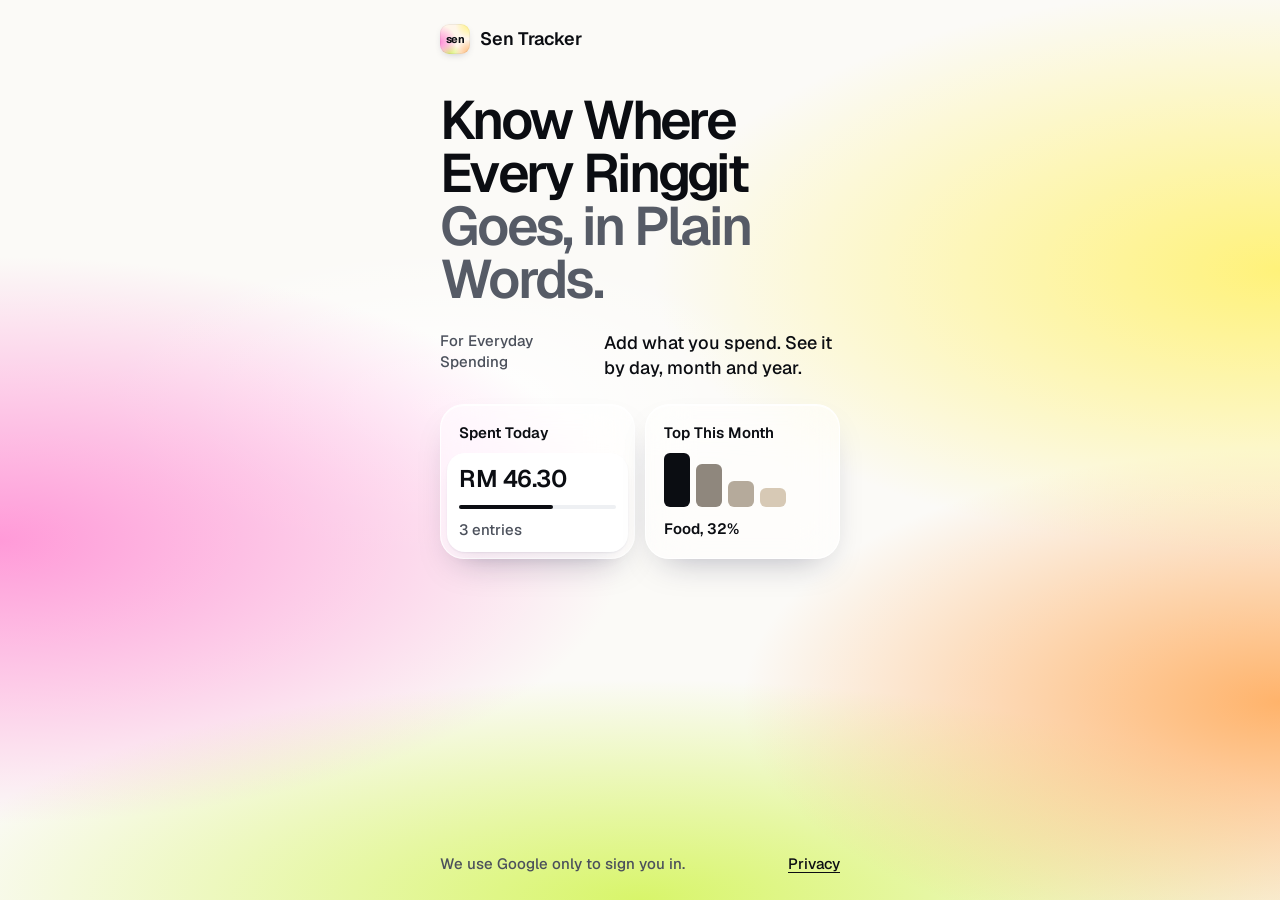
==== commit 498b9613: "Average per day with spending, and Title Case headings Daily Average now divides by days that have e" ====
--- a/index.html
+++ b/index.html
@@ -12,7 +12,7 @@
   <link rel="manifest" href="manifest.json">
   <link rel="icon" href="icons/icon-192.png">
   <link rel="apple-touch-icon" href="icons/apple-touch-icon.png">
-  <meta name="apple-mobile-web-app-title" content="Sen">
+  <meta name="apple-mobile-web-app-title" content="Sen Tracker">
   <meta name="theme-color" content="#f4f5f8">
 
   <!-- "defer" runs the scripts in this order after the page is parsed:
@@ -31,17 +31,17 @@
   <main id="signin-screen" class="signin" hidden>
     <div class="brand"><span class="mark" aria-hidden="true">sen</span>Sen Tracker</div>
 
-    <h1 class="display">Know where every ringgit <span class="sub">goes, in plain words.</span></h1>
+    <h1 class="display">Know Where Every Ringgit <span class="sub">Goes, in Plain Words.</span></h1>
 
     <div class="signin-intro">
-      <p class="label">For everyday spending</p>
+      <p class="label">For Everyday Spending</p>
       <p>Add what you spend. See it by day, month and year.</p>
     </div>
 
     <!-- An illustration of the app, not real data, so screen readers skip it. -->
     <div class="signin-preview" aria-hidden="true">
       <div class="glass">
-        <div class="preview-label">Spent today</div>
+        <div class="preview-label">Spent Today</div>
         <div class="panel preview-panel">
           <div class="preview-amount">RM 46.30</div>
           <div class="preview-bar"><span></span></div>
@@ -49,7 +49,7 @@
         </div>
       </div>
       <div class="glass">
-        <div class="preview-label">Top this month</div>
+        <div class="preview-label">Top This Month</div>
         <div class="preview-bars">
           <span style="height:100%;background:#0b0d12"></span>
           <span style="height:80%;background:#8f877d"></span>
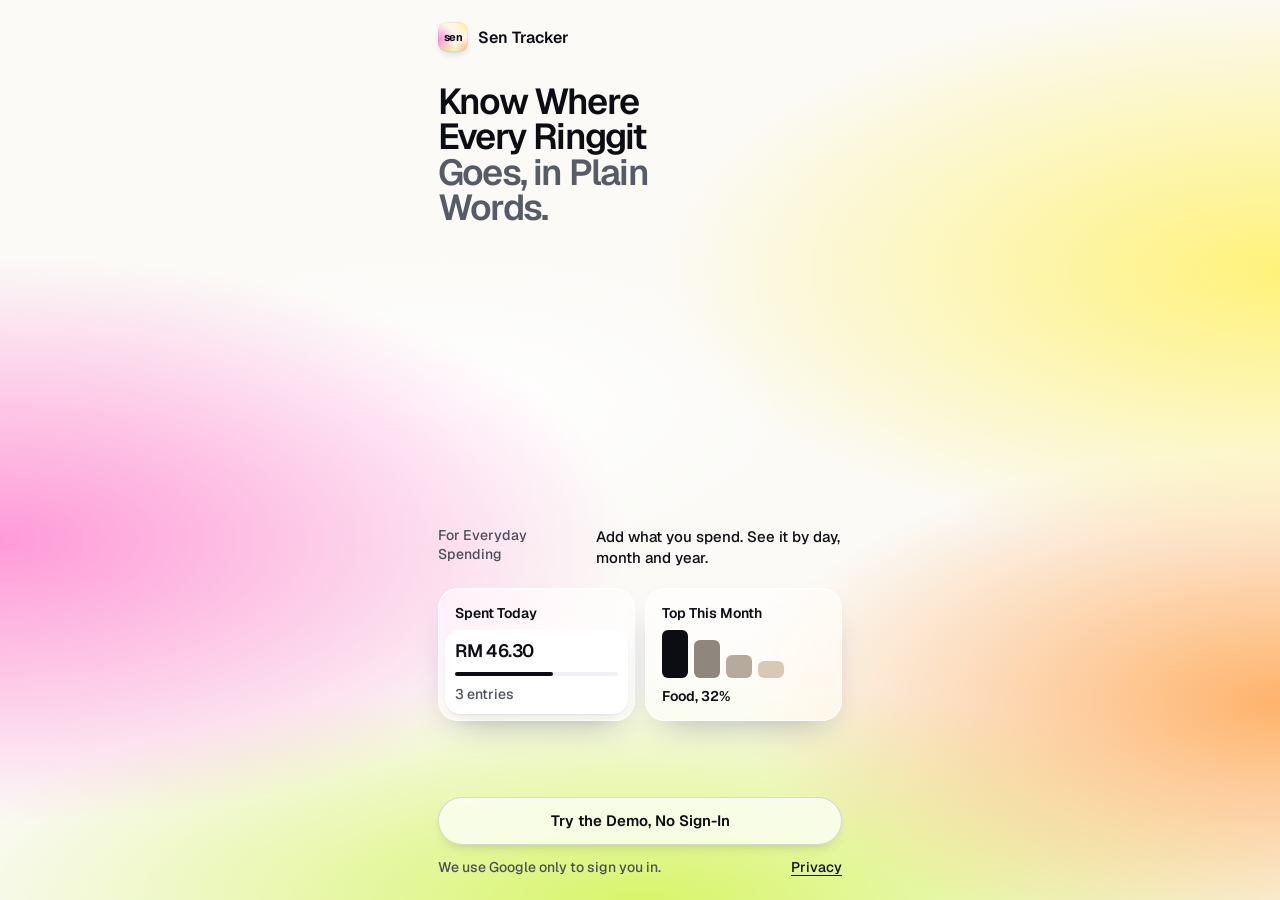
==== commit 1c8bb585: "Apply layouts v3: demo mode, new Add form, labelled tabs - Demo mode from the sign-in screen: sample" ====
--- a/index.html
+++ b/index.html
@@ -63,6 +63,7 @@
     <div class="signin-bottom">
       <div id="signin-message" class="banner" hidden></div>
       <div id="google-button" class="google-button"></div>
+      <button id="demo-button" type="button" class="btn btn-secondary btn-block">Try the Demo, No Sign-In</button>
       <p class="signin-foot">
         <span>We use Google only to sign you in.</span>
         <a href="privacy.html">Privacy</a>
@@ -70,7 +71,7 @@
     </div>
   </main>
 
-  <!-- ================= The app (after sign-in) ================= -->
+  <!-- ================= The app (after sign-in, or in demo mode) ================= -->
   <div id="app-screen" hidden>
     <main id="app-main" class="app">
 
@@ -83,74 +84,85 @@
       <!-- Settings: filled in by renderSettings() -->
       <section id="screen-settings" class="screen" aria-labelledby="settings-title" hidden></section>
 
-      <!-- Add Expense and Edit Expense share this one form. -->
+      <!-- Add Expense and Edit Expense share this one form. The order follows
+           how people remember a purchase: how much, when, what it was, then
+           the category. The tab bar is hidden here; the ways out are the
+           Record/Save button or Back. -->
       <section id="screen-form" class="screen" aria-labelledby="form-title" hidden>
-        <div id="form-top" class="form-head-top" hidden>
-          <button id="form-cancel" type="button" class="btn btn-secondary btn-small">Cancel</button>
+        <div class="form-top">
+          <button id="form-back" type="button" class="btn btn-secondary btn-small"><span data-icon="back"></span>Back</button>
         </div>
+        <div id="form-demo-banner"></div>
         <div class="screen-head">
           <h1 id="form-title" class="title">Add Expense <span id="form-subtitle" class="sub"></span></h1>
         </div>
+        <p class="required-note"><span class="req" aria-hidden="true">*</span> Required</p>
 
         <form id="expense-form" class="form" novalidate>
-          <div id="form-banner" class="banner banner-error" role="alert" hidden></div>
-
-          <div class="form-section">
-            <label for="amount" class="field-label">Amount</label>
+          <div class="card glass form-card">
+            <label id="amount-label" for="amount" class="field-label">
+              <span>Amount <span class="req" aria-hidden="true">*</span></span>
+            </label>
             <div id="amount-panel" class="amount-panel">
               <span class="currency" aria-hidden="true">RM</span>
-              <input id="amount" class="amount-input" type="text" inputmode="decimal"
+              <input id="amount" class="amount-input" type="text" inputmode="decimal" required aria-required="true"
                      autocomplete="off" placeholder="0.00" aria-describedby="amount-error">
             </div>
-            <p id="amount-error" class="field-error" hidden>Type an amount first.</p>
+            <p id="amount-error" class="field-error" hidden><span id="amount-error-icon"></span><span id="amount-error-text">Type an amount first.</span></p>
           </div>
 
-          <div class="form-section">
-            <p id="category-label" class="field-label">Category</p>
-            <!-- A radio group of chips, built by app.js from CATEGORIES. -->
-            <div id="category-chips" class="chips" role="radiogroup" aria-labelledby="category-label"></div>
-          </div>
-
-          <div class="panel details">
-            <div class="details-row">
-              <span id="date-icon"></span>
-              <span id="date-label" class="grow">Today</span>
-              <button id="date-change" type="button" class="link-button">Change<span class="visually-hidden"> date</span></button>
-              <input id="date" type="date" class="visually-hidden" tabindex="-1" aria-label="Date">
-            </div>
-
-            <button id="details-toggle" type="button" class="details-row" aria-expanded="false" aria-controls="details-open">
-              <span id="details-icon"></span>
-              <span class="grow">Note or Photo</span>
-              <span id="details-chevron"></span>
-            </button>
-
-            <div id="details-open" class="details-open" hidden>
-              <div>
-                <label for="note" class="field-label">Note <span id="note-count" class="count">0 of 200</span></label>
-                <input id="note" class="text-input" type="text" maxlength="200" autocomplete="off"
-                       placeholder="e.g. Grab to KLCC">
+          <div class="card glass">
+            <div class="panel">
+              <!-- When: the real date-and-time picker is hidden; Change opens it. -->
+              <div class="details-row">
+                <span data-icon="calendar"></span>
+                <span id="when-label" class="grow">Today</span>
+                <button id="when-change" type="button" class="link-button">Change<span class="visually-hidden"> date and time</span></button>
+                <input id="when" type="datetime-local" class="visually-hidden" tabindex="-1" aria-label="Date and time">
               </div>
-              <div>
-                <p class="field-label">Photo</p>
-                <div class="photo-row">
-                  <img id="photo-thumb" class="photo-thumb" alt="Receipt photo" hidden>
-                  <!-- The real file picker is hidden; the buttons open it. -->
-                  <input id="photo-input" type="file" accept="image/*" class="visually-hidden" tabindex="-1">
-                  <button id="photo-add" type="button" class="btn btn-secondary btn-small">Add Photo</button>
+              <!-- What: an open note field, not hidden away. -->
+              <label class="details-row">
+                <span data-icon="note"></span>
+                <input id="note" class="inline-input" type="text" maxlength="200" autocomplete="off"
+                       placeholder="Add a note" aria-label="Note (optional)">
+              </label>
+              <!-- Receipt photo: a button to add one, or the photo with Replace/Remove. -->
+              <div id="photo-row">
+                <input id="photo-input" type="file" accept="image/*" class="visually-hidden" tabindex="-1">
+                <button id="photo-add" type="button" class="details-row"><span data-icon="camera"></span><span class="grow">Add Receipt Photo</span></button>
+                <div id="photo-has" class="details-row" hidden>
+                  <img id="photo-thumb" class="photo-thumb" alt="Receipt photo">
+                  <span class="grow">Receipt photo</span>
                   <button id="photo-replace" type="button" class="btn btn-secondary btn-small" hidden>Replace</button>
-                  <button id="photo-remove" type="button" class="btn btn-secondary btn-small is-danger" hidden>Remove Photo</button>
+                  <button id="photo-remove" type="button" class="btn btn-secondary btn-small is-danger">Remove</button>
                 </div>
               </div>
             </div>
           </div>
 
-          <button id="save-button" type="submit" class="btn btn-primary btn-block">Save</button>
+          <div class="form-section">
+            <p id="category-label" class="field-label"><span>Category <span class="req" aria-hidden="true">*</span></span></p>
+            <!-- In Edit, the category shows as one row; tap it to change. -->
+            <div id="category-row-wrap" class="card glass" style="margin:0 -6px 10px" hidden>
+              <div class="panel">
+                <button id="category-row" type="button" class="details-row category-row" aria-expanded="false" aria-controls="category-chips">
+                  <span class="grow" style="color:#4b505b">Category</span>
+                  <span id="category-value" class="value"></span>
+                  <span data-icon="next"></span>
+                </button>
+              </div>
+            </div>
+            <!-- A radio group of chips, built by app.js from CATEGORIES. -->
+            <div id="category-chips" class="chips" role="radiogroup" aria-labelledby="category-label" aria-required="true"></div>
+          </div>
+
+          <div id="form-banner" class="banner banner-error form-banner" role="alert" hidden></div>
+          <button id="save-button" type="submit" class="btn btn-primary btn-block form-submit">Record Expense</button>
         </form>
       </section>
     </main>
 
-    <!-- Navigation: three tabs in a glass pill, plus a separate Add button. -->
+    <!-- Navigation: labelled tabs in a glass pill, plus a separate Add button. -->
     <nav id="tabbar" class="tabbar" aria-label="Main">
       <div class="tabs glass">
         <button type="button" class="tab" data-screen="overview"><span data-icon="home"></span>Home</button>
--- a/style.css
+++ b/style.css
@@ -1,9 +1,9 @@
-/* style.css — the Sen Tracker look ("Aurora" style, design system v1).
+/* style.css — the Sen Tracker look ("Aurora" style, design system v1, layouts v3).
  *
  * How it's organised:
  *   1. Tokens: every colour, size and shadow from the design system, as
  *      variables. Change a value here and it changes everywhere.
- *   2. Base: font, page, mesh backgrounds.
+ *   2. Base: font, page, mesh backgrounds, focus ring.
  *   3. Building blocks: headings, glass cards, white panels, buttons, chips,
  *      inputs, list rows, banners, toast, sheets, navigation.
  *   4. Screens: Sign In, Overview, Add/Edit, History, Settings, viewer.
@@ -11,8 +11,9 @@
  * Rules from the design system that shape this file:
  *   - Text is always solid ink or muted grey, never see-through.
  *   - Only one raised black (primary) button in view per screen.
- *   - Touch targets are at least 44 × 44; primary buttons are 60 tall.
+ *   - Touch targets are at least 44 × 44.
  *   - Category colour is never used alone: it always sits next to a label.
+ *   - Every control shows a 2px dark ring with a 2px gap when reached by keyboard.
  *   - Light mode only for now.
  */
 
@@ -28,6 +29,7 @@
   --muted: #565b66;        /* 6.6:1 — second heading line */
   --muted-2: #4b505b;      /* 7.9:1 — captions */
   --faint: #8a8f99;        /* 3.3:1 — input borders, disabled (not for text) */
+  --placeholder: #62666f;  /* 5.8:1 — empty fields like "Add a note" */
   --slate: #3d4a7a;        /* second heading line on the Sky mesh */
   --line: #eef0f3;         /* dividers inside panels */
   --base: #f4f5f8;         /* under every mesh */
@@ -41,7 +43,10 @@
   --warning-ink: #5c3d00;
   --warning-border: #e8c97a;
   --success: #1f6b35;
+  --success-surface: #e3f4e7;
+  --neutral-surface: #eef0f3;
   --lime: #c4ef3e;         /* only on dark backgrounds */
+  --selected: #f3f2ff;     /* chosen rows in History's edit mode */
 
   /* Categories: for icons, dots and chart fills, always beside a label.
      The "tile" colour is the category at 10% on white. */
@@ -55,15 +60,11 @@
 
   /* Radius */
   --r-check: 9px;
-  --r-inner: 14px;   /* icon tiles */
+  --r-inner: 12px;   /* icon tiles */
   --r-input: 16px;
-  --r-panel: 20px;   /* white panels */
-  --r-panel-l: 24px; /* amount panel, tiles */
-  --r-card: 28px;    /* glass cards */
-  --r-card-l: 30px;  /* hero stack */
-  --r-nav: 34px;
-  --r-sheet: 36px;   /* dialogs */
-  --r-pill: 999px;
+  --r-panel: 18px;   /* white panels */
+  --r-card: 24px;    /* glass cards */
+  --r-sheet: 32px;   /* dialogs */
 
   /* Surfaces */
   --glass-bg: rgba(255, 255, 255, 0.55);
@@ -82,10 +83,10 @@
   --danger-shadow: inset 0 1px 0 rgba(255, 255, 255, 0.25), 0 14px 26px -10px rgba(165, 31, 23, 0.55);
 
   /* Layout */
-  --side: 20px;       /* headings */
-  --card-side: 14px;  /* cards are wider than the text above them */
-  --nav-height: 68px;
-  --nav-space: calc(var(--nav-height) + 40px + env(safe-area-inset-bottom));
+  --side: 18px;       /* headings */
+  --card-side: 12px;  /* cards are wider than the text above them */
+  --nav-height: 56px;
+  --nav-space: calc(var(--nav-height) + 40px + env(safe-area-inset-bottom)); /* 96px clear */
   --max-width: 440px;
 
   /* Mesh backgrounds: soft radial gradients over a pale base.
@@ -155,7 +156,9 @@
 
 * { box-sizing: border-box; }
 
-html { -webkit-text-size-adjust: 100%; }
+/* Keep 96px clear at the bottom when scrolling to a focused control,
+   so the tab bar never hides it. */
+html { -webkit-text-size-adjust: 100%; scroll-padding-bottom: 96px; }
 
 body {
   margin: 0;
@@ -163,7 +166,7 @@
   min-height: 100dvh;
   background: var(--base);
   color: var(--ink);
-  font: 500 16px/24px "Geist", system-ui, -apple-system, "Segoe UI", Roboto, sans-serif;
+  font: 500 14px/21px "Geist", system-ui, -apple-system, "Segoe UI", Roboto, sans-serif;
   -webkit-font-smoothing: antialiased;
 }
 
@@ -179,8 +182,8 @@
 /* Amounts line up in columns: every digit is the same width. */
 .amount, .tabular { font-variant-numeric: tabular-nums; }
 
-/* Visible keyboard focus everywhere: 3px ink outline, 3px offset. */
-:focus-visible { outline: 3px solid var(--ink); outline-offset: 3px; }
+/* Keyboard focus: a 2px dark ring with a 2px gap, on every control. */
+:focus-visible { outline: 2px solid var(--ink); outline-offset: 2px; }
 
 /* Hidden from the eye, still read by screen readers. */
 .visually-hidden {
@@ -215,18 +218,17 @@
 /* ---------- Headings: two lines, ink then muted ---------- */
 
 .title {
-  font-size: 36px;
-  line-height: 38px;
+  font-size: 26px;
+  line-height: 1.06;
   font-weight: 600;
   letter-spacing: -0.035em;
 }
 .title .sub { display: block; color: var(--muted); }
 body[data-mesh="sky"] .title .sub { color: var(--slate); }
-.sheet-title { font-size: 32px; line-height: 34px; font-weight: 600; letter-spacing: -0.035em; }
+.sheet-title { font-size: 22px; line-height: 1.06; font-weight: 600; letter-spacing: -0.035em; }
 .sheet-title .sub { display: block; color: var(--muted); }
-.section-title { font-size: 20px; line-height: 24px; font-weight: 600; letter-spacing: -0.02em; }
-.caption { font-size: 15px; line-height: 21px; color: var(--muted-2); }
-.small { font-size: 14px; line-height: 20px; }
+.section-title { font-size: 16px; line-height: 20px; font-weight: 600; letter-spacing: -0.02em; }
+.caption { font-size: 14px; line-height: 20px; color: var(--muted-2); }
 .muted { color: var(--muted); }
 
 /* Screen header: title on the left, an optional pill button on the right. */
@@ -235,9 +237,9 @@
   justify-content: space-between;
   align-items: flex-start;
   gap: 12px;
-  padding: 24px var(--side) 24px;
-}
-.screen-head .head-button { flex: none; margin-top: 4px; }
+  padding: 20px var(--side) 16px;
+}
+.screen-head .head-button { flex: none; }
 
 /* ---------- Glass card with a white panel inside ---------- */
 
@@ -250,18 +252,25 @@
   border-radius: var(--r-card);
 }
 .card {
-  margin: 0 var(--card-side) 16px;
+  margin: 0 var(--card-side) 14px;
   padding: 6px;            /* the "6px glass inset" around the white panel */
 }
+.card-head {
+  display: flex;
+  justify-content: space-between;
+  align-items: baseline;
+  gap: 12px;
+  padding: 10px 14px 10px;
+}
+.card-head .caption { font-size: 14px; }
 .panel {
   background: var(--panel);
   border-radius: var(--r-panel);
   box-shadow: var(--panel-shadow);
   overflow: hidden;
 }
-.panel-pad { padding: 16px; }
-
-/* Without backdrop-filter, glass becomes plain white at 55%; text still passes. */
+
+/* Without backdrop-filter, glass becomes nearly white; text still passes. */
 @supports not ((backdrop-filter: blur(1px)) or (-webkit-backdrop-filter: blur(1px))) {
   .glass { background: rgba(255, 255, 255, 0.8); }
 }
@@ -272,13 +281,13 @@
   display: inline-flex;
   align-items: center;
   justify-content: center;
-  gap: 10px;
-  height: 60px;
-  padding: 0 24px;
-  border-radius: 30px;
+  gap: 8px;
+  height: 48px;
+  padding: 0 20px;
+  border-radius: 24px;
   border: none;
-  font-size: 18px;
-  line-height: 22px;
+  font-size: 15px;
+  line-height: 20px;
   font-weight: 600;
   text-decoration: none;
   white-space: nowrap;
@@ -310,20 +319,35 @@
   cursor: default;
 }
 /* Sizes */
-.btn-small { height: 44px; padding: 0 16px; border-radius: 22px; font-size: 16px; gap: 8px; }
-.btn-medium { height: 52px; padding: 0 22px; border-radius: 26px; font-size: 17px; }
-.btn-icon { width: 48px; height: 48px; padding: 0; border-radius: 50%; }
-.btn-small.btn-icon { width: 44px; height: 44px; }
-
+.btn-small { height: 44px; padding: 0 14px; border-radius: 22px; font-size: 14px; gap: 6px; }
+.btn-icon { width: 44px; height: 44px; padding: 0; border-radius: 50%; }
+
+/* A plain underlined word button ("Change", "See All", "Edit"). */
 .link-button {
   background: none;
   border: none;
-  padding: 10px 4px;
+  padding: 0 10px;
   min-height: 44px;
+  font-size: 14px;
   font-weight: 600;
   text-decoration: underline;
   text-underline-offset: 3px;
-}
+  color: var(--ink);
+}
+/* Icon + word, no box (History's Receipt / Edit / Delete). */
+.text-action {
+  display: inline-flex;
+  align-items: center;
+  gap: 6px;
+  min-height: 44px;
+  padding: 0 8px;
+  border: none;
+  background: none;
+  font-size: 14px;
+  font-weight: 600;
+  color: var(--ink);
+}
+.text-action.is-danger { color: var(--muted-2); }
 
 /* SVG icons: stroked lines in the current text colour. */
 .icon { flex: none; fill: none; stroke: currentColor; stroke-linecap: round; stroke-linejoin: round; }
@@ -332,13 +356,13 @@
 
 .chips { display: flex; flex-wrap: wrap; gap: 8px; }
 .chip {
-  height: 46px;
-  padding: 0 16px 0 12px;
-  border-radius: 23px;
+  height: 44px;
+  padding: 0 14px 0 12px;
+  border-radius: 22px;
   display: inline-flex;
   align-items: center;
   gap: 8px;
-  font-size: 16px;
+  font-size: 14px;
   font-weight: 600;
   background: var(--pill-bg);
   border: var(--pill-border);
@@ -362,57 +386,74 @@
   display: flex;
   justify-content: space-between;
   align-items: baseline;
-  font-size: 17px;
-  line-height: 22px;
+  gap: 6px;
+  font-size: 15px;
+  line-height: 20px;
   font-weight: 600;
   margin: 0 0 8px;
 }
-.field-label .count { font-size: 15px; font-weight: 500; color: var(--muted-2); }
+.req { color: var(--danger); font-weight: 700; }
 .text-input {
   width: 100%;
-  height: 54px;
-  padding: 0 16px;
+  height: 48px;
+  padding: 0 14px;
   border-radius: var(--r-input);
   border: 1.5px solid var(--faint);
   background: var(--panel);
-  font-size: 16px;
-}
-.text-input:focus { outline: none; border: 2px solid var(--ink); padding: 0 15.5px; }
-
-/* The big amount field: "RM" then the number. */
+  font-size: 15px;
+}
+.text-input:focus { outline: none; border: 2px solid var(--ink); padding: 0 13.5px; }
+.input-help { font-size: 14px; line-height: 20px; color: var(--muted-2); margin-top: 8px; }
+
+/* The big amount field: "RM" then the number, in a bordered box. */
 .amount-panel {
   display: flex;
   align-items: baseline;
   gap: 8px;
-  padding: 14px 18px;
-  border-radius: var(--r-panel-l);
+  padding: 10px 16px;
+  border-radius: 20px;
   background: var(--panel);
-  box-shadow: var(--panel-shadow);
-}
-.amount-panel:focus-within { outline: 2px solid var(--ink); outline-offset: -2px; }
-.amount-panel.is-invalid { outline: 2px solid var(--danger); outline-offset: -2px; }
-.amount-panel .currency { font-size: 24px; font-weight: 600; color: var(--muted); }
+  border: 2px solid var(--ink);
+}
+.amount-panel.is-invalid { border-color: var(--danger); }
+.amount-panel .currency { font-size: 17px; font-weight: 600; color: var(--muted); }
 .amount-input {
   flex: 1;
   min-width: 0;
   border: none;
   background: transparent;
   padding: 0;
-  font-size: 60px;
-  line-height: 63px;
+  font-size: 40px;
+  line-height: 1.05;
   font-weight: 600;
   letter-spacing: -0.045em;
   font-variant-numeric: tabular-nums;
 }
 .amount-input:focus { outline: none; }
+.amount-panel:focus-within { outline: 2px solid var(--ink); outline-offset: 2px; }
 .amount-input::placeholder { color: #9a9ea7; }
-.field-error { color: var(--danger); font-size: 16px; font-weight: 600; margin-top: 8px; }
+.field-error { display: flex; align-items: center; gap: 8px; color: var(--danger); font-size: 14px; font-weight: 600; margin: 10px 4px 2px; }
+.is-invalid-label { color: var(--danger); }
+
+/* A text box inside a list row, with no border of its own ("Add a note"). */
+.inline-input {
+  flex: 1;
+  min-width: 0;
+  height: 44px;
+  border: none;
+  background: transparent;
+  padding: 0;
+  font-size: 15px;
+}
+.inline-input::placeholder { color: var(--placeholder); }
+.inline-input:focus { outline: none; }
+.details-row:focus-within { box-shadow: inset 0 0 0 2px var(--ink); border-radius: 12px; }
 
 /* Checkbox (History edit mode) */
 .check {
   flex: none;
-  width: 28px;
-  height: 28px;
+  width: 26px;
+  height: 26px;
   border-radius: var(--r-check);
   border: 2px solid var(--faint);
   background: var(--panel);
@@ -425,27 +466,22 @@
 /* ---------- List rows (inside a white panel) ---------- */
 
 .rows { list-style: none; margin: 0; padding: 0; }
+.rows > li { border-top: 1px solid var(--line); }
+.rows > li:first-child { border-top: none; }
+.rows > li.is-failed { background: #fff3f2; }
+.rows > li.is-selected { background: var(--selected); }
 .row {
   display: flex;
   align-items: flex-start;
   gap: 12px;
-  min-height: 68px;
-  padding: 12px 16px;
-  border-top: 1px solid var(--line);
-}
-.rows > li:first-child > .row, .rows > .row:first-child { border-top: none; }
-.row-button {
-  width: 100%;
-  text-align: left;
-  background: none;
-  border: none;
-  border-top: 1px solid var(--line);
-  border-radius: 0;
-}
+  min-height: 64px;
+  padding: 12px 14px;
+}
+.row-button { width: 100%; text-align: left; background: none; border: none; border-radius: 0; }
 .tile {
   flex: none;
-  width: 44px;
-  height: 44px;
+  width: 40px;
+  height: 40px;
   border-radius: var(--r-inner);
   display: grid;
   place-items: center;
@@ -453,22 +489,30 @@
   color: var(--cat);
 }
 .row-main { flex: 1; min-width: 0; }
-.row-title { font-size: 17px; line-height: 22px; font-weight: 600; }
-.row-note { font-size: 15px; line-height: 21px; color: var(--muted-2); overflow-wrap: anywhere; }
-.row-amount { flex: none; font-size: 18px; line-height: 22px; font-weight: 600; font-variant-numeric: tabular-nums; }
-.row-status { display: flex; align-items: center; gap: 6px; margin-top: 6px; font-size: 15px; font-weight: 600; color: var(--muted-2); }
+.row-title { display: block; font-size: 15px; line-height: 20px; font-weight: 600; }
+.row-note { display: block; font-size: 14px; line-height: 20px; color: var(--muted); overflow-wrap: anywhere; }
+.row-amount { flex: none; font-size: 15px; line-height: 20px; font-weight: 600; font-variant-numeric: tabular-nums; }
+.row-foot {
+  display: flex;
+  align-items: center;
+  gap: 4px;
+  flex-wrap: wrap;
+  padding: 0 8px 6px 58px;
+  margin-top: -8px;
+}
+.row-foot .grow { flex: 1; }
+.row-status { display: inline-flex; align-items: center; gap: 6px; min-height: 44px; padding: 0 8px; font-size: 14px; font-weight: 600; color: var(--muted-2); }
 .row-status.is-failed { color: var(--danger); }
-.row-actions { display: flex; flex-wrap: wrap; gap: 8px; padding: 0 16px 14px 72px; }
 .tag {
   display: inline-flex;
   align-items: center;
   gap: 6px;
   margin-top: 6px;
   padding: 3px 10px;
-  border-radius: var(--r-pill);
+  border-radius: 999px;
   background: #eef0ff;
   color: #2e3a8c;
-  font-size: 14px;
+  font-size: 13px;
   font-weight: 600;
 }
 
@@ -487,20 +531,23 @@
 .banner {
   display: flex;
   align-items: center;
-  gap: 12px;
-  padding: 12px 12px 12px 16px;
+  gap: 10px;
+  padding: 10px 10px 10px 14px;
   border-radius: var(--r-panel);
-  font-size: 16px;
-  line-height: 22px;
+  font-size: 14px;
+  line-height: 20px;
   font-weight: 600;
   -webkit-backdrop-filter: blur(12px);
   backdrop-filter: blur(12px);
 }
 .banner .banner-text { flex: 1; }
-.banner-error { background: rgba(255, 236, 234, 0.88); border: 1px solid var(--danger-border); color: var(--danger); }
-.banner-warning { background: rgba(255, 244, 214, 0.88); border: 1px solid var(--warning-border); color: var(--warning-ink); }
-.banner-info { background: rgba(255, 255, 255, 0.8); border: 1px solid rgba(11, 13, 18, 0.12); color: var(--ink); }
-.screen-banner { margin: 0 var(--card-side) 16px; }
+.banner-error { background: rgba(255, 236, 234, 0.9); border: 1px solid var(--danger-border); color: var(--danger); }
+.banner-warning { background: rgba(255, 244, 214, 0.92); border: 1px solid var(--warning-border); color: var(--warning-ink); }
+.banner-info { background: rgba(255, 255, 255, 0.85); border: 1px solid rgba(11, 13, 18, 0.12); color: var(--ink); }
+.screen-banner { margin: 0 var(--card-side) 14px; }
+.banner .banner-text b { font-weight: 700; }
+.demo-banner { font-weight: 500; }
+.demo-banner .btn { height: 44px; }
 
 /* ---------- Toast (dark glass, sits 12px above the nav) ---------- */
 
@@ -514,16 +561,16 @@
   z-index: 20;
   display: flex;
   align-items: center;
-  gap: 8px;
-  padding: 8px 8px 8px 18px;
-  border-radius: 28px;
+  gap: 6px;
+  padding: 6px 6px 6px 16px;
+  border-radius: 26px;
   background: rgba(14, 16, 28, 0.84);
   -webkit-backdrop-filter: blur(20px);
   backdrop-filter: blur(20px);
   border: 1px solid rgba(255, 255, 255, 0.14);
   color: #fff;
-  font-size: 16px;
-  line-height: 22px;
+  font-size: 14px;
+  line-height: 20px;
   font-weight: 600;
   box-shadow: 0 18px 34px -14px rgba(10, 12, 30, 0.6);
 }
@@ -553,6 +600,7 @@
   display: grid;
   place-items: center;
 }
+.toast :focus-visible { outline-color: #fff; }
 
 /* ---------- Sheets (dialogs) ---------- */
 
@@ -563,7 +611,7 @@
   max-width: calc(var(--max-width) - 24px);
   max-height: calc(100% - 24px);
   margin: auto auto 12px;
-  padding: 26px 20px 20px;
+  padding: 22px 16px 16px;
   border: 1px solid rgba(255, 255, 255, 0.9);
   border-radius: var(--r-sheet);
   background: var(--sheet-bg);
@@ -578,20 +626,20 @@
   -webkit-backdrop-filter: blur(10px);
   backdrop-filter: blur(10px);
 }
-.sheet-body { display: flex; flex-direction: column; gap: 22px; }
+.sheet-body { display: flex; flex-direction: column; gap: 18px; }
 .sheet-head { display: flex; justify-content: space-between; align-items: flex-start; gap: 12px; }
-.sheet-actions { display: flex; flex-direction: column; gap: 12px; }
+.sheet-actions { display: flex; flex-direction: column; gap: 10px; }
 .sheet-actions.side-by-side { flex-direction: row; }
 .sheet-actions.side-by-side .btn { flex: 1; }
-.sheet-message { font-size: 16px; line-height: 24px; color: var(--muted-2); }
+.sheet-message { font-size: 14px; line-height: 21px; color: var(--muted-2); margin-top: -8px; }
 
 /* Compare lists in sheets ("Before / Now", entries to delete). */
-.kv { display: flex; justify-content: space-between; gap: 12px; padding: 12px 16px; border-top: 1px solid var(--line); }
+.kv { display: flex; justify-content: space-between; gap: 12px; padding: 12px 14px; border-top: 1px solid var(--line); font-size: 14px; }
 .kv:first-child { border-top: none; }
 .kv .k { color: var(--muted-2); }
 .kv .v { font-weight: 600; text-align: right; font-variant-numeric: tabular-nums; overflow-wrap: anywhere; }
 
-/* ---------- Navigation: three-tab glass pill + separate Add button ---------- */
+/* ---------- Navigation: labelled tabs in a glass pill + separate Add ---------- */
 
 .tabbar {
   position: fixed;
@@ -600,45 +648,58 @@
   bottom: 0;
   z-index: 10;
   display: flex;
-  gap: 10px;
+  align-items: flex-end;
+  gap: 8px;
   max-width: var(--max-width);
   margin: 0 auto;
-  padding: 0 12px calc(12px + env(safe-area-inset-bottom));
+  padding: 0 12px calc(16px + env(safe-area-inset-bottom));
 }
 .tabs {
   flex: 1;
   display: flex;
+  gap: 2px;
   height: var(--nav-height);
-  padding: 6px;
-  border-radius: var(--r-nav);
-}
+  padding: 4px;
+  border-radius: 28px;
+  background: rgba(255, 255, 255, 0.62);
+  border: 1px solid rgba(255, 255, 255, 0.9);
+}
+/* Each tab shows its name; the current one is a wider white pill with the
+   name beside the icon, so nothing relies on recognising an icon. */
 .tab {
-  flex: 1;
+  flex: none;
+  width: 64px;
   border: none;
   background: none;
+  border-radius: 24px;
+  display: flex;
+  flex-direction: column;
+  align-items: center;
+  justify-content: center;
+  gap: 1px;
+  font-size: 13px;
+  line-height: 1.1;
+  font-weight: 500;
+  color: #3f434c;
+}
+.tab[aria-current="page"] {
+  flex: 1;
+  width: auto;
+  flex-direction: row;
+  gap: 6px;
+  font-size: 15px;
+  font-weight: 600;
+  color: var(--ink);
+  background: #fff;
+  box-shadow: 0 6px 14px -6px rgba(20, 24, 60, 0.35);
+}
+.add-tab {
+  flex: none;
+  height: var(--nav-height);
+  padding: 0 18px 0 14px;
   border-radius: 28px;
-  display: flex;
-  flex-direction: column;
-  align-items: center;
-  justify-content: center;
-  gap: 2px;
-  font-size: 13px;
-  line-height: 16px;
-  font-weight: 600;
-  color: var(--ink);
-}
-.tab[aria-current="page"] {
-  background: #fff;
-  font-weight: 700;
-  box-shadow: 0 1px 2px rgba(20, 24, 60, 0.08), 0 8px 16px -10px rgba(20, 24, 60, 0.35);
-}
-.add-tab {
-  height: var(--nav-height);
-  padding: 0 22px;
-  border-radius: var(--r-nav);
-  font-size: 17px;
-}
-.add-tab[aria-current="page"] { outline: 3px solid var(--ink); outline-offset: 3px; }
+  font-size: 16px;
+}
 
 /* The action bar that replaces the tabs in History's edit mode. */
 .selectbar {
@@ -649,9 +710,9 @@
   z-index: 10;
   max-width: var(--max-width);
   margin: 0 auto;
-  padding: 0 12px calc(12px + env(safe-area-inset-bottom));
-}
-.selectbar .glass { padding: 6px; border-radius: var(--r-sheet); }
+  padding: 0 12px calc(16px + env(safe-area-inset-bottom));
+}
+.selectbar .glass { padding: 6px; border-radius: 30px; }
 
 /* ---------- Brand mark ("sen" on the Sunrise mesh) ---------- */
 
@@ -680,7 +741,7 @@
   padding-top: env(safe-area-inset-top);
   padding-bottom: var(--nav-space);
 }
-.app.no-nav { padding-bottom: calc(32px + env(safe-area-inset-bottom)); }
+.app.no-nav { padding-bottom: calc(24px + env(safe-area-inset-bottom)); }
 
 /* ---------- Sign In (Sunrise) ---------- */
 
@@ -691,51 +752,40 @@
   min-height: 100dvh;
   display: flex;
   flex-direction: column;
-  gap: 24px;
-  padding: calc(24px + env(safe-area-inset-top)) var(--side) calc(24px + env(safe-area-inset-bottom));
-}
-.brand { display: flex; align-items: center; gap: 10px; font-size: 18px; font-weight: 600; }
+  gap: 20px;
+  padding: calc(22px + env(safe-area-inset-top)) var(--side) calc(22px + env(safe-area-inset-bottom));
+}
+.brand { display: flex; align-items: center; gap: 10px; font-size: 16px; font-weight: 600; }
 .display {
-  font-size: 54px;
-  line-height: 53px;
+  font-size: 36px;
+  line-height: 0.98;
   font-weight: 600;
   letter-spacing: -0.05em;
-  margin-top: 16px;
-}
-.display .sub { color: var(--muted); }
-.signin-intro { display: grid; grid-template-columns: 1fr 1.6fr; gap: 16px; font-size: 18px; line-height: 25px; }
-.signin-intro .label { font-size: 15px; line-height: 21px; color: var(--muted-2); }
+  margin-top: 12px;
+}
+.display { max-width: 250px; }
+.display .sub { display: block; color: var(--muted); }
+.signin-intro { display: grid; grid-template-columns: 1fr 1.7fr; gap: 14px; font-size: 15px; line-height: 21px; margin-top: auto; }
+.signin-intro .label { font-size: 14px; line-height: 19px; color: var(--muted-2); }
 .signin-preview { display: grid; grid-template-columns: 1fr 1fr; gap: 10px; }
-.signin-preview .glass { border-radius: 24px; padding: 6px; }
-.preview-label { padding: 10px 12px 8px; font-size: 15px; font-weight: 600; }
-.preview-panel { padding: 12px; border-radius: 18px; }
-.preview-amount { font-size: 24px; line-height: 28px; font-weight: 600; letter-spacing: -0.02em; }
-.preview-bar { height: 4px; border-radius: 2px; background: var(--line); margin: 12px 0 10px; }
+.signin-preview .glass { border-radius: 20px; padding: 6px; }
+.preview-label { padding: 8px 10px 6px; font-size: 14px; font-weight: 600; }
+.preview-panel { padding: 10px; border-radius: 15px; }
+.preview-amount { font-size: 18px; line-height: 22px; font-weight: 600; letter-spacing: -0.02em; }
+.preview-bar { height: 4px; border-radius: 2px; background: var(--line); margin: 10px 0 8px; }
 .preview-bar span { display: block; width: 60%; height: 100%; border-radius: 2px; background: var(--ink); }
-.preview-bars { display: flex; align-items: flex-end; gap: 6px; height: 54px; padding: 0 12px; }
+.preview-bars { display: flex; align-items: flex-end; gap: 6px; height: 48px; padding: 0 10px; }
 .preview-bars span { width: 26px; border-radius: 6px; }
-.signin-bottom { margin-top: auto; display: flex; flex-direction: column; gap: 16px; }
+.signin-bottom { display: flex; flex-direction: column; gap: 12px; }
 .google-button { min-height: 44px; display: flex; justify-content: center; }
-.signin-foot { display: flex; justify-content: space-between; gap: 12px; font-size: 15px; color: var(--muted-2); }
+.signin-foot { display: flex; justify-content: space-between; gap: 12px; font-size: 14px; color: var(--muted-2); }
 
 /* ---------- Overview (Sky) ---------- */
 
-.hero-stack { margin: 0 var(--card-side) 20px; }
-.compare {
-  border-radius: 26px 26px 0 0;
-  padding: 14px 20px 40px;
-  display: flex;
-  justify-content: space-between;
-  gap: 12px;
-  font-size: 16px;
-  font-weight: 500;
-}
-.compare .change { display: inline-flex; align-items: center; gap: 4px; font-weight: 600; }
 .hero {
-  position: relative;
-  margin-top: -26px;
-  padding: 22px;
-  border-radius: var(--r-card-l);
+  margin: 0 var(--card-side) 14px;
+  padding: 18px;
+  border-radius: var(--r-card);
   background: rgba(255, 255, 255, 0.86);
   -webkit-backdrop-filter: blur(24px);
   backdrop-filter: blur(24px);
@@ -743,87 +793,99 @@
   box-shadow: 0 24px 44px -22px rgba(20, 24, 60, 0.45);
   display: flex;
   flex-direction: column;
-  gap: 18px;
-}
-.hero.alone { margin-top: 0; }
-.hero-label { font-size: 16px; font-weight: 500; color: var(--muted-2); }
+  gap: 14px;
+}
+.hero-label { font-size: 14px; font-weight: 500; color: var(--muted-2); }
 .big-amount {
   display: flex;
   align-items: baseline;
   gap: 6px;
-  font-size: 54px;
-  line-height: 54px;
+  font-size: 36px;
+  line-height: 1;
   font-weight: 600;
   letter-spacing: -0.045em;
   font-variant-numeric: tabular-nums;
   overflow-wrap: anywhere;
-}
-.big-amount .currency { font-size: 24px; letter-spacing: 0; color: var(--ink); }
+  margin-top: 4px;
+}
+.big-amount .currency { font-size: 18px; letter-spacing: 0; }
 .hero-stats { display: grid; grid-template-columns: 1fr 1fr; gap: 12px; }
-.stat-label { font-size: 15px; line-height: 21px; color: var(--muted-2); }
-.stat-value { font-size: 18px; line-height: 24px; font-weight: 600; font-variant-numeric: tabular-nums; }
+.stat-label { font-size: 14px; line-height: 20px; color: var(--muted-2); }
+.stat-value { font-size: 15px; line-height: 21px; font-weight: 600; font-variant-numeric: tabular-nums; }
 .hero-foot { display: flex; justify-content: space-between; align-items: flex-end; gap: 12px; }
 .hero-foot .today { text-align: right; }
-.biggest {
-  margin: -14px 10px 0;
-  border-radius: 0 0 26px 26px;
-  padding: 28px 18px 14px;
-  display: flex;
-  gap: 10px;
+
+/* "This Month": comparison and biggest day */
+.facts .fact { padding: 12px 14px; border-top: 1px solid var(--line); }
+.facts .fact:first-child { border-top: none; }
+.fact-label { font-size: 14px; color: var(--muted-2); }
+.fact-value { font-size: 15px; font-weight: 500; margin-top: 2px; }
+.fact-value strong { font-weight: 600; }
+.change-pill {
+  display: inline-flex;
+  align-items: center;
+  flex-wrap: wrap;
+  gap: 6px;
+  max-width: 100%;
+  margin: 6px 0;
+  padding: 4px 12px 4px 10px;
+  border-radius: 16px;
   font-size: 15px;
-  color: var(--muted-2);
-}
-.biggest strong { color: var(--ink); font-weight: 600; }
-
-/* This week strip */
-.week { margin: 0 var(--card-side) 20px; padding: 18px 12px 14px; border-radius: var(--r-card-l); }
-.week-head { display: flex; justify-content: space-between; align-items: baseline; padding: 0 8px 12px; }
-.week-days { display: grid; grid-template-columns: repeat(7, 1fr); gap: 2px; }
+  font-weight: 600;
+  font-variant-numeric: tabular-nums;
+  overflow-wrap: anywhere;
+}
+.change-pill.is-less { background: var(--success-surface); color: var(--success); }
+.change-pill.is-more { background: var(--danger-surface); color: var(--danger); }
+.change-pill.is-same { background: var(--neutral-surface); color: var(--muted-2); }
+
+/* This Week strip */
+.week-days { display: grid; grid-template-columns: repeat(7, 1fr); gap: 2px; padding: 8px 6px 4px; }
 .day {
-  min-height: 132px;   /* tall targets, as the design system asks */
+  min-height: 112px;   /* tall targets */
   border: none;
   background: none;
-  border-radius: 24px;
+  border-radius: 18px;
   display: flex;
   flex-direction: column;
   align-items: center;
   justify-content: flex-end;
-  gap: 4px;
+  gap: 2px;
   padding: 8px 0;
   color: var(--ink);
 }
 .day .bar-area { flex: 1; display: flex; align-items: flex-end; justify-content: center; width: 100%; }
 .day .bar { width: 8px; border-radius: 4px; background: #7b86f8; min-height: 8px; }
-.day .bar.is-zero { width: 8px; height: 8px; min-height: 0; border-radius: 50%; opacity: 0.7; }
+.day .bar.is-zero { width: 8px; height: 8px; min-height: 0; border-radius: 50%; opacity: 0.75; }
 .day .wd { font-size: 14px; line-height: 20px; color: var(--muted-2); }
-.day .n { font-size: 20px; line-height: 24px; font-weight: 600; font-variant-numeric: tabular-nums; }
-.day[aria-pressed="true"] { background: #fff; box-shadow: 0 8px 18px -10px rgba(20, 24, 60, 0.4); }
+.day .n { font-size: 15px; line-height: 20px; font-weight: 500; font-variant-numeric: tabular-nums; }
+.day[aria-pressed="true"] { background: var(--line); }
 .day[aria-pressed="true"] .bar { background: var(--ink); }
-.day[aria-pressed="true"] .wd { color: var(--ink); font-weight: 600; }
+.day[aria-pressed="true"] .wd, .day[aria-pressed="true"] .n { color: var(--ink); font-weight: 700; }
 .day:disabled { cursor: default; }
 .day:disabled .wd, .day:disabled .n { color: var(--faint); }
 .day:disabled .bar { background: var(--faint); height: 3px !important; width: 12px; min-height: 0; opacity: 0.6; }
-.week-foot { display: flex; justify-content: space-between; align-items: baseline; padding: 16px 8px 4px; font-size: 16px; }
-.week-foot .amount { font-size: 22px; font-weight: 600; }
-
-/* Where it went */
-.block-title { padding: 8px var(--side) 16px; font-size: 26px; line-height: 30px; font-weight: 600; letter-spacing: -0.03em; }
+.week-foot { padding: 10px 14px 12px; border-top: 1px solid var(--line); }
+.week-foot .amount { font-size: 15px; font-weight: 600; }
+
+/* Where It Went */
+.block-title { padding: 6px var(--side) 12px; font-size: 20px; line-height: 1.1; font-weight: 600; letter-spacing: -0.03em; }
 .block-title .sub { display: block; color: var(--slate); }
 .tiles { display: grid; grid-template-columns: 1fr 1fr; gap: 10px; margin: 0 var(--card-side) 10px; }
 .cat-tile {
-  min-height: 134px;
-  padding: 16px 18px;
-  border-radius: var(--r-panel-l);
+  min-height: 120px;
+  padding: 14px 16px;
+  border-radius: 20px;
   border: 2px solid rgba(255, 255, 255, 0.85);
   display: flex;
   flex-direction: column;
   justify-content: space-between;
-  gap: 12px;
+  gap: 10px;
 }
 .cat-tile.is-first { grid-row: span 2; }
-.cat-tile .name { font-size: 17px; font-weight: 600; }
-.cat-tile .pct { font-size: 36px; line-height: 38px; font-weight: 600; letter-spacing: -0.035em; font-variant-numeric: tabular-nums; }
-.cat-tile .amt { font-size: 15px; font-weight: 500; font-variant-numeric: tabular-nums; }
+.cat-tile .name { font-size: 15px; font-weight: 600; }
+.cat-tile .pct { font-size: 26px; line-height: 1.1; font-weight: 600; letter-spacing: -0.035em; font-variant-numeric: tabular-nums; }
+.cat-tile .amt { font-size: 14px; font-weight: 500; font-variant-numeric: tabular-nums; }
 .cat-tile[data-cat="Food"] { background: radial-gradient(120% 80% at 0% 0%, #ffb27a 0, transparent 60%), radial-gradient(100% 90% at 100% 100%, #ff9cc4 0, transparent 60%), radial-gradient(80% 60% at 75% 30%, #ffe08a 0, transparent 70%), #ffd9c4; }
 .cat-tile[data-cat="Bills"] { background: radial-gradient(120% 90% at 0% 100%, #c7b6ff 0, transparent 60%), radial-gradient(100% 90% at 100% 0%, #a9d2ff 0, transparent 65%), #e6e0ff; }
 .cat-tile[data-cat="Transport"] { background: radial-gradient(120% 90% at 100% 100%, #a8ecc0 0, transparent 60%), radial-gradient(100% 90% at 0% 0%, #e4f78f 0, transparent 65%), #dcf5e4; }
@@ -831,72 +893,86 @@
 .cat-tile[data-cat="Health"] { background: radial-gradient(120% 90% at 100% 0%, #9fe3ee 0, transparent 60%), radial-gradient(100% 90% at 0% 100%, #c6f0d4 0, transparent 65%), #ddf4f6; }
 .cat-tile[data-cat="Entertainment"] { background: radial-gradient(120% 90% at 0% 0%, #ffe08a 0, transparent 60%), radial-gradient(100% 90% at 100% 100%, #ffc78a 0, transparent 65%), #fff1cc; }
 .cat-tile[data-cat="Other"] { background: radial-gradient(120% 90% at 0% 0%, #d8dde8 0, transparent 60%), radial-gradient(100% 90% at 100% 100%, #e3dcff 0, transparent 65%), #eceef3; }
-.cat-row { display: flex; align-items: center; gap: 12px; padding: 14px 16px; border-top: 1px solid var(--line); font-size: 17px; font-weight: 500; }
+.cat-row { display: flex; align-items: center; gap: 12px; padding: 12px 14px; border-top: 1px solid var(--line); font-size: 14px; font-weight: 500; }
 .cat-row:first-child { border-top: none; }
 .cat-row .name { flex: 1; }
 .cat-row .pct { font-weight: 600; font-variant-numeric: tabular-nums; }
 
-/* Recent */
-.block-head { display: flex; justify-content: space-between; align-items: center; padding: 16px var(--side) 12px; }
-.statement-button { display: flex; margin: 8px var(--card-side) 0; width: calc(100% - 2 * var(--card-side)); }
+.statement-button { display: flex; margin: 4px var(--card-side) 0; width: calc(100% - 2 * var(--card-side)); }
 
 /* Empty and loading states */
 .empty {
-  min-height: calc(100vh - var(--nav-space) - 140px);
+  min-height: calc(100vh - var(--nav-space) - 160px);
   display: flex;
   flex-direction: column;
-  justify-content: flex-end;
+  justify-content: center;
   align-items: center;
   text-align: center;
-  gap: 16px;
+  gap: 12px;
   padding: 24px var(--side);
 }
-.empty .title { font-size: 40px; line-height: 42px; }
-.empty-icon { width: 120px; height: 120px; border-radius: 60px; display: grid; place-items: center; margin-bottom: 8px; }
+.empty .title { font-size: 28px; }
+.empty-icon { width: 96px; height: 96px; border-radius: 48px; display: grid; place-items: center; margin-bottom: 8px; }
 .skeleton { background: rgba(255, 255, 255, 0.6); border-radius: var(--r-panel); }
-.last-updated { padding: 0 var(--side) 12px; font-size: 15px; color: var(--muted-2); }
+.last-updated { padding: 0 var(--side) 12px; font-size: 14px; color: var(--muted-2); margin-top: -6px; }
 
 /* ---------- Add and Edit (Bloom) ---------- */
 
-.form { display: flex; flex-direction: column; gap: 20px; padding: 0 var(--card-side); }
-.form-section { padding: 0 6px; }
-.details { padding: 0; }
+/* A full-height column, so Record Expense sits at the bottom. */
+#screen-form:not([hidden]) {
+  display: flex;
+  flex-direction: column;
+  min-height: calc(100vh - 24px - env(safe-area-inset-top) - env(safe-area-inset-bottom));
+  min-height: calc(100dvh - 24px - env(safe-area-inset-top) - env(safe-area-inset-bottom));
+}
+.form-top { padding: 14px var(--card-side) 0; }
+.form-top .btn { padding-left: 10px; }
+.required-note { padding: 0 var(--side) 10px; margin-top: -8px; font-size: 14px; color: var(--muted-2); }
+.form { flex: 1; display: flex; flex-direction: column; padding: 0 var(--card-side); }
+.form .card { margin: 0 0 14px; }
+.form-card { padding: 10px 6px 6px; }
+.form-card > .field-label { padding: 0 10px; font-size: 14px; font-weight: 500; }
+.form-section { padding: 0 6px; margin-bottom: 14px; }
 .details-row {
   display: flex;
   align-items: center;
   gap: 12px;
-  min-height: 56px;
-  padding: 0 16px;
+  min-height: 48px;
+  padding: 2px 14px;
   border-top: 1px solid var(--line);
-  font-size: 17px;
-  font-weight: 600;
+  font-size: 15px;
+  font-weight: 500;
   width: 100%;
   background: none;
   border-left: none;
   border-right: none;
   border-bottom: none;
   text-align: left;
+  color: var(--ink);
 }
 .details-row:first-child { border-top: none; }
-.details-row .grow { flex: 1; }
-.details-open { padding: 4px 16px 16px; display: flex; flex-direction: column; gap: 16px; }
-.photo-row { display: flex; align-items: center; gap: 12px; flex-wrap: wrap; }
+.details-row .grow { flex: 1; min-width: 0; }
+.details-row > .icon { color: var(--muted-2); }
 .photo-thumb {
-  width: 64px;
-  height: 64px;
-  border-radius: var(--r-inner);
+  flex: none;
+  width: 40px;
+  height: 40px;
+  border-radius: 10px;
   object-fit: cover;
   border: 1px solid var(--line);
-  background: repeating-linear-gradient(135deg, #eef0f3 0 6px, #f8f9fb 6px 12px);
-}
-.form-head-top { padding: 16px var(--side) 0; }
+  background: repeating-linear-gradient(135deg, #eef0f3 0 5px, #f8f9fb 5px 10px);
+}
+.category-row .value { display: inline-flex; align-items: center; gap: 6px; font-weight: 600; }
+.category-row .value .icon { color: var(--cat); }
+.form-submit { margin-top: auto; margin-bottom: 4px; }
+.form-banner { margin-bottom: 12px; }
 
 /* ---------- History (Lime) ---------- */
 
 .month-button {
   display: inline-flex;
   align-items: center;
-  gap: 8px;
+  gap: 6px;
   background: none;
   border: none;
   padding: 0;
@@ -904,38 +980,41 @@
   font: inherit;
   letter-spacing: inherit;
 }
-.day-head { display: flex; justify-content: space-between; align-items: baseline; padding: 8px var(--side) 10px; }
-.day-head h2 { font-size: 17px; line-height: 22px; font-weight: 600; }
-.day-head .amount { font-size: 15px; color: var(--muted-2); }
-.select-head { display: flex; justify-content: space-between; padding: 16px var(--card-side) 0; }
+.day-head { display: flex; justify-content: space-between; align-items: baseline; padding: 6px var(--side) 8px; }
+.day-head h2 { font-size: 15px; line-height: 20px; font-weight: 600; letter-spacing: -0.02em; }
+.day-head .amount { font-size: 14px; color: var(--muted-2); }
+.select-head { display: flex; justify-content: space-between; padding: 14px var(--card-side) 0; }
 
 /* ---------- Settings (Bloom) ---------- */
 
-.profile { display: flex; align-items: center; gap: 14px; padding: 16px; }
+.account { padding: 12px; }
+.profile { display: flex; align-items: center; gap: 12px; padding: 4px 4px 12px; }
 .avatar {
   flex: none;
-  width: 52px;
-  height: 52px;
+  width: 44px;
+  height: 44px;
   border-radius: 50%;
-  background: var(--mesh-icon);
+  background: radial-gradient(70% 70% at 100% 0%, #fff27a 0, transparent 70%), radial-gradient(80% 80% at 0% 60%, #ff8fd8 0, transparent 70%), radial-gradient(70% 70% at 100% 100%, #ffb36b 0, transparent 70%), #ff9ccf;
   display: grid;
   place-items: center;
-  font-size: 22px;
+  font-size: 18px;
   font-weight: 700;
 }
-.profile .name { font-size: 18px; font-weight: 600; }
-.profile .email { font-size: 15px; color: var(--muted-2); overflow-wrap: anywhere; }
+.avatar.is-demo { background: var(--line); color: var(--muted-2); }
+.profile .name { font-size: 15px; font-weight: 600; }
+.profile .email { font-size: 14px; color: var(--muted-2); overflow-wrap: anywhere; }
+.account .btn + .btn { margin-top: 10px; }
 .settings-row {
   display: flex;
   align-items: center;
-  gap: 14px;
+  gap: 12px;
   width: 100%;
-  min-height: 60px;
-  padding: 0 16px;
+  min-height: 48px;
+  padding: 0 14px;
   border: none;
   border-top: 1px solid var(--line);
   background: none;
-  font-size: 17px;
+  font-size: 15px;
   font-weight: 600;
   text-align: left;
   text-decoration: none;
@@ -943,8 +1022,25 @@
 }
 .settings-row:first-child { border-top: none; }
 .settings-row .grow { flex: 1; }
-.settings-row.is-danger { color: var(--danger); }
-.ready { color: var(--success); font-weight: 600; font-size: 15px; display: inline-flex; align-items: center; gap: 4px; }
+.danger-row {
+  display: flex;
+  align-items: center;
+  gap: 10px;
+  width: calc(100% - 2 * var(--card-side));
+  margin: 0 var(--card-side);
+  height: 48px;
+  padding: 0 16px;
+  border-radius: 24px;
+  border: var(--pill-border);
+  background: var(--pill-bg);
+  box-shadow: var(--pill-shadow);
+  color: var(--danger);
+  font-size: 15px;
+  font-weight: 600;
+  text-align: left;
+}
+.danger-row .grow { flex: 1; }
+.ready { color: var(--success); font-weight: 600; font-size: 14px; display: inline-flex; align-items: center; gap: 4px; }
 
 /* ---------- Choose period sheet ---------- */
 
@@ -955,28 +1051,29 @@
   border: none;
   border-radius: 18px;
   background: none;
-  font-size: 16px;
+  font-size: 14px;
   font-weight: 500;
 }
 .segmented button[aria-selected="true"] { background: #fff; font-weight: 700; box-shadow: 0 4px 10px -6px rgba(20, 24, 60, 0.4); }
 .picker-nav { display: flex; align-items: center; justify-content: space-between; }
-.picker-nav .label { font-size: 20px; font-weight: 600; }
+.picker-nav .label { font-size: 17px; font-weight: 600; }
 .picker-grid { display: grid; grid-template-columns: repeat(4, 1fr); gap: 8px; }
 .picker-grid.days { grid-template-columns: repeat(7, 1fr); gap: 4px; }
 .pick {
-  height: 48px;
-  border-radius: 24px;
+  height: 44px;
+  border-radius: 22px;
   border: 1px solid rgba(11, 13, 18, 0.08);
   background: #fff;
-  font-size: 16px;
+  font-size: 14px;
   font-weight: 500;
   font-variant-numeric: tabular-nums;
 }
-.days .pick { height: 44px; border-radius: 22px; padding: 0; }
+.days .pick { padding: 0; }
 .pick[aria-pressed="true"] { background: var(--ink); color: #fff; border-color: var(--ink); font-weight: 600; }
 .pick:disabled { background: transparent; border: 1px dashed var(--faint); color: #5f636c; cursor: default; }
-.pick.has-spend::after { content: ""; display: block; width: 4px; height: 4px; margin: 2px auto 0; border-radius: 50%; background: currentColor; }
-.weekday-row { display: grid; grid-template-columns: repeat(7, 1fr); text-align: center; font-size: 14px; color: var(--muted-2); }
+.pick.has-spend::after { content: ""; display: block; width: 4px; height: 4px; margin: 1px auto 0; border-radius: 50%; background: currentColor; }
+.weekday-row { display: grid; grid-template-columns: repeat(7, 1fr); text-align: center; font-size: 13px; color: var(--muted-2); }
+.pdf-tile { flex: none; width: 40px; height: 40px; border-radius: 10px; display: grid; place-items: center; background: var(--bills-tile); color: var(--bills); font-size: 12px; font-weight: 700; }
 
 /* ---------- Receipt viewer (Night) ---------- */
 
@@ -986,24 +1083,26 @@
   height: 100%;
   max-height: 100%;
   margin: 0;
-  padding: calc(20px + env(safe-area-inset-top)) var(--side) calc(20px + env(safe-area-inset-bottom));
+  padding: calc(18px + env(safe-area-inset-top)) var(--side) calc(18px + env(safe-area-inset-bottom));
   border: none;
   background: var(--mesh-night);
   color: #fff;
 }
-.viewer[open] { display: flex; flex-direction: column; gap: 16px; }
+.viewer[open] { display: flex; flex-direction: column; gap: 14px; }
 .viewer::backdrop { background: #070a1a; }
 .viewer-image-wrap { flex: 1; min-height: 0; display: grid; place-items: center; }
 .viewer img { max-width: 100%; max-height: 100%; object-fit: contain; border-radius: 16px; }
-.viewer .caption { color: rgba(255, 255, 255, 0.82); }
-.viewer .viewer-title { font-size: 20px; font-weight: 600; }
+.viewer .caption { color: rgba(255, 255, 255, 0.82); text-align: center; }
+.viewer .viewer-title { font-size: 16px; font-weight: 600; text-align: center; }
+.viewer .btn { background: rgba(255, 255, 255, 0.88); color: var(--ink); }
+.viewer :focus-visible { outline-color: #fff; }
 
 /* ---------- Privacy page ---------- */
 
-.page { max-width: 680px; margin: 0 auto; padding: 24px var(--side) 48px; }
-.page .panel { padding: 24px 20px; }
-.page h1 { font-size: 36px; line-height: 38px; font-weight: 600; letter-spacing: -0.035em; margin: 20px 0 6px; }
-.page h2 { font-size: 20px; line-height: 24px; font-weight: 600; margin: 28px 0 8px; }
+.page { max-width: 680px; margin: 0 auto; padding: 22px var(--side) 48px; }
+.page .panel { padding: 22px 18px; }
+.page h1 { font-size: 28px; line-height: 1.1; font-weight: 600; letter-spacing: -0.035em; margin: 0 0 6px; }
+.page h2 { font-size: 17px; line-height: 22px; font-weight: 600; margin: 24px 0 8px; }
 .page p, .page li { color: #2a2e36; }
 .page p + p { margin-top: 10px; }
 .page ul { padding-left: 20px; margin: 0; }
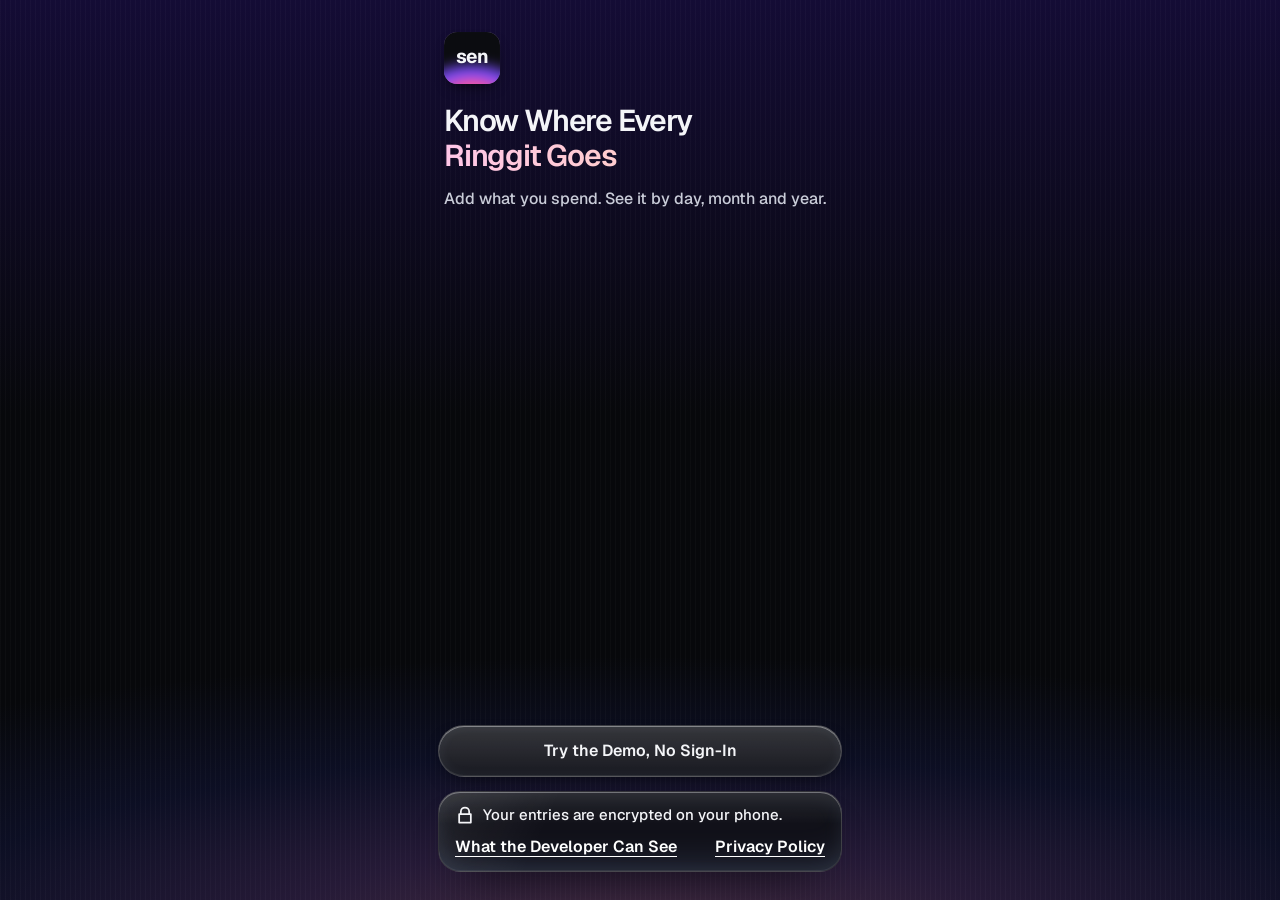
==== commit 80ec452c: "Layouts v9: dark redesign and end-to-end encryption Entries (amount, category, date, time, note) and" ====
--- a/index.html
+++ b/index.html
@@ -13,63 +13,48 @@
   <link rel="icon" href="icons/icon-192.png">
   <link rel="apple-touch-icon" href="icons/apple-touch-icon.png">
   <meta name="apple-mobile-web-app-title" content="Sen Tracker">
-  <meta name="theme-color" content="#f4f5f8">
+  <meta name="theme-color" content="#07080b">
 
   <!-- "defer" runs the scripts in this order after the page is parsed:
-       Google's sign-in library, our settings, the PDF statement maker, the app. -->
+       Google's sign-in library, our settings, the encryption, the PDF
+       statement maker, the app, then the passphrase screens. The app starts
+       once they have all loaded. -->
   <script src="https://accounts.google.com/gsi/client" defer></script>
   <script src="config.js" defer></script>
+  <script src="crypto.js" defer></script>
   <script src="statement.js" defer></script>
   <script src="app.js" defer></script>
+  <script src="passphrase.js" defer></script>
 </head>
-<body data-mesh="sunrise">
+<body data-wash="signin">
 
-  <!-- The coloured mesh behind every screen. app.js sets body[data-mesh]. -->
+  <!-- The coloured wash behind every screen. app.js sets body[data-wash]. -->
   <div class="mesh" aria-hidden="true"></div>
 
   <!-- ================= Sign In ================= -->
   <main id="signin-screen" class="signin" hidden>
-    <div class="brand"><span class="mark" aria-hidden="true">sen</span>Sen Tracker</div>
+    <span class="mark" aria-hidden="true">sen</span>
+    <h1 class="title">Know Where Every <span class="sub">Ringgit Goes</span></h1>
+    <p class="lede">Add what you spend. See it by day, month and year.</p>
+    <div class="spacer"></div>
 
-    <h1 class="display">Know Where Every Ringgit <span class="sub">Goes, in Plain Words.</span></h1>
+    <div id="signin-message" class="notice" hidden></div>
+    <div id="google-button" class="google-button"></div>
+    <button id="demo-button" type="button" class="btn btn-secondary btn-block">Try the Demo, No Sign-In</button>
 
-    <div class="signin-intro">
-      <p class="label">For Everyday Spending</p>
-      <p>Add what you spend. See it by day, month and year.</p>
-    </div>
-
-    <!-- An illustration of the app, not real data, so screen readers skip it. -->
-    <div class="signin-preview" aria-hidden="true">
-      <div class="glass">
-        <div class="preview-label">Spent Today</div>
-        <div class="panel preview-panel">
-          <div class="preview-amount">RM 46.30</div>
-          <div class="preview-bar"><span></span></div>
-          <div class="caption">3 entries</div>
-        </div>
-      </div>
-      <div class="glass">
-        <div class="preview-label">Top This Month</div>
-        <div class="preview-bars">
-          <span style="height:100%;background:#0b0d12"></span>
-          <span style="height:80%;background:#8f877d"></span>
-          <span style="height:48%;background:#b5aa9b"></span>
-          <span style="height:36%;background:#d7c9b5"></span>
-        </div>
-        <div class="preview-label">Food, 32%</div>
-      </div>
-    </div>
-
-    <div class="signin-bottom">
-      <div id="signin-message" class="banner" hidden></div>
-      <div id="google-button" class="google-button"></div>
-      <button id="demo-button" type="button" class="btn btn-secondary btn-block">Try the Demo, No Sign-In</button>
-      <p class="signin-foot">
-        <span>We use Google only to sign you in.</span>
-        <a href="privacy.html">Privacy</a>
-      </p>
+    <!-- On a 94% solid plate, so its contrast never depends on the glow. -->
+    <div class="card privacy-plate">
+      <span class="line"><span data-icon="lock"></span>Your entries are encrypted on your phone.</span>
+      <span style="display:flex;flex-wrap:wrap;justify-content:space-between;gap:0 12px">
+        <button id="signin-see" type="button" class="link-button big">What the Developer Can See</button>
+        <a class="link-button big" href="privacy.html">Privacy Policy</a>
+      </span>
     </div>
   </main>
+
+  <!-- ================= Passphrase, recovery code and recovery screens =================
+       Filled in by passphrase.js. No tab bar here: each step has one way on. -->
+  <main id="vault-screen" class="vault" hidden></main>
 
   <!-- ================= The app (after sign-in, or in demo mode) ================= -->
   <div id="app-screen" hidden>
@@ -86,96 +71,97 @@
 
       <!-- Add Expense and Edit Expense share this one form. The order follows
            how people remember a purchase: how much, when, what it was, then
-           the category. The tab bar is hidden here; the ways out are the
-           Record/Save button or Back. -->
+           the category. The tab bar is hidden here; the ways out are Save or
+           Back. -->
       <section id="screen-form" class="screen" aria-labelledby="form-title" hidden>
         <div class="form-top">
-          <button id="form-back" type="button" class="btn btn-secondary btn-small"><span data-icon="back"></span>Back</button>
+          <button id="form-back" type="button" class="btn btn-secondary btn-icon" aria-label="Back"><span data-icon="back"></span></button>
+          <span class="req-note"><span class="req" aria-hidden="true">*</span> Required</span>
         </div>
         <div id="form-demo-banner"></div>
-        <div class="screen-head">
-          <h1 id="form-title" class="title">Add Expense <span id="form-subtitle" class="sub"></span></h1>
-        </div>
-        <p class="required-note"><span class="req" aria-hidden="true">*</span> Required</p>
+        <h1 id="form-title" class="title"><span id="form-title-1">Add</span> <span id="form-title-2" class="sub plain">Expense</span></h1>
 
         <form id="expense-form" class="form" novalidate>
-          <div class="card glass form-card">
-            <label id="amount-label" for="amount" class="field-label">
-              <span>Amount <span class="req" aria-hidden="true">*</span></span>
-            </label>
-            <div id="amount-panel" class="amount-panel">
-              <span class="currency" aria-hidden="true">RM</span>
+          <!-- The amount tile glows in the chosen category's colour. -->
+          <label id="amount-card" class="amount-card" for="amount">
+            <span class="top">
+              <span class="k">Amount <span class="req" aria-hidden="true">*</span></span>
+              <span id="amount-cat" class="cat-badge"></span>
+            </span>
+            <span class="amount-line">
+              <span class="cur" aria-hidden="true">RM</span>
               <input id="amount" class="amount-input" type="text" inputmode="decimal" required aria-required="true"
                      autocomplete="off" placeholder="0.00" aria-describedby="amount-error">
-            </div>
-            <p id="amount-error" class="field-error" hidden><span id="amount-error-icon"></span><span id="amount-error-text">Type an amount first.</span></p>
+            </span>
+            <span id="amount-error" class="amount-error" role="alert" hidden><span id="amount-error-icon"></span><span id="amount-error-text">Type an amount first.</span></span>
+          </label>
+
+          <!-- When: the phone's own date and time pickers lie invisibly over these pills. -->
+          <div id="when-pills" class="when-pills">
+            <label id="date-pill" class="when-pill">
+              <span class="ic"><span data-icon="calendar"></span></span>
+              <span style="min-width:0"><span class="k">Date</span><span id="date-label" class="v">Today</span></span>
+              <input id="date-input" type="date" aria-label="Date">
+            </label>
+            <label id="time-pill" class="when-pill">
+              <span class="ic"><span data-icon="clock"></span></span>
+              <span style="min-width:0"><span class="k">Time</span><span id="time-label" class="v"></span></span>
+              <input id="time-input" type="time" aria-label="Time">
+            </label>
+            <label id="datetime-pill" class="when-pill" hidden>
+              <span class="ic"><span data-icon="calendar"></span></span>
+              <span style="min-width:0"><span class="k">Date and time</span><span id="datetime-label" class="v"></span></span>
+              <input id="datetime-input" type="datetime-local" aria-label="Date and time">
+            </label>
           </div>
 
-          <div class="card glass">
-            <div class="panel">
-              <!-- When: the real date-and-time picker is hidden; Change opens it. -->
-              <div class="details-row">
-                <span data-icon="calendar"></span>
-                <span id="when-label" class="grow">Today</span>
-                <button id="when-change" type="button" class="link-button">Change<span class="visually-hidden"> date and time</span></button>
-                <input id="when" type="datetime-local" class="visually-hidden" tabindex="-1" aria-label="Date and time">
-              </div>
-              <!-- What: an open note field, not hidden away. -->
-              <label class="details-row">
-                <span data-icon="note"></span>
-                <input id="note" class="inline-input" type="text" maxlength="200" autocomplete="off"
-                       placeholder="Add a note" aria-label="Note (optional)">
-              </label>
-              <!-- Receipt photo: a button to add one, or the photo with Replace/Remove. -->
-              <div id="photo-row">
-                <input id="photo-input" type="file" accept="image/*" class="visually-hidden" tabindex="-1">
-                <button id="photo-add" type="button" class="details-row"><span data-icon="camera"></span><span class="grow">Add Receipt Photo</span></button>
-                <div id="photo-has" class="details-row" hidden>
-                  <img id="photo-thumb" class="photo-thumb" alt="Receipt photo">
-                  <span class="grow">Receipt photo</span>
-                  <button id="photo-replace" type="button" class="btn btn-secondary btn-small" hidden>Replace</button>
-                  <button id="photo-remove" type="button" class="btn btn-secondary btn-small is-danger">Remove</button>
-                </div>
-              </div>
+          <div class="card details">
+            <label class="note-row">
+              <span class="k">Note</span>
+              <input id="note" type="text" maxlength="200" autocomplete="off" placeholder="Add a note">
+            </label>
+            <!-- Receipt photo: a button to add one, or the photo with Replace / Remove. -->
+            <input id="photo-input" type="file" accept="image/*" class="visually-hidden" tabindex="-1">
+            <button id="photo-add" type="button" class="photo-add"><span data-icon="camera"></span><span class="grow">Add Receipt Photo</span><span class="opt">Optional</span></button>
+            <div id="photo-has" class="photo-has" hidden>
+              <button id="photo-view" type="button" class="photo-thumb-button" aria-label="View receipt photo"><img id="photo-thumb" class="photo-thumb" alt=""></button>
+              <span class="grow">Receipt<br>photo</span>
+              <button id="photo-replace" type="button" class="btn btn-secondary btn-small" hidden>Replace</button>
+              <button id="photo-remove" type="button" class="btn btn-quiet-danger btn-small">Remove</button>
             </div>
           </div>
 
-          <div class="form-section">
-            <p id="category-label" class="field-label"><span>Category <span class="req" aria-hidden="true">*</span></span></p>
-            <!-- In Edit, the category shows as one row; tap it to change. -->
-            <div id="category-row-wrap" class="card glass" style="margin:0 -6px 10px" hidden>
-              <div class="panel">
-                <button id="category-row" type="button" class="details-row category-row" aria-expanded="false" aria-controls="category-chips">
-                  <span class="grow" style="color:#4b505b">Category</span>
-                  <span id="category-value" class="value"></span>
-                  <span data-icon="next"></span>
-                </button>
-              </div>
-            </div>
-            <!-- A radio group of chips, built by app.js from CATEGORIES. -->
-            <div id="category-chips" class="chips" role="radiogroup" aria-labelledby="category-label" aria-required="true"></div>
-          </div>
+          <p id="category-label" class="category-label">Category <span class="req" aria-hidden="true">*</span></p>
+          <!-- In Edit, the category is one row with Change, since it's already set. -->
+          <button id="category-row" type="button" class="card category-row" aria-expanded="false" aria-controls="category-chips" hidden>
+            <span id="category-row-tile" class="tile"></span>
+            <span class="grow"><span class="k">Category <span class="req" aria-hidden="true">*</span></span><span id="category-value" class="v"></span></span>
+            <span class="change">Change</span>
+          </button>
+          <!-- A radio group of capsules, built by app.js from CATEGORIES. -->
+          <div id="category-chips" class="chips" role="radiogroup" aria-labelledby="category-label" aria-required="true"></div>
 
-          <div id="form-banner" class="banner banner-error form-banner" role="alert" hidden></div>
-          <button id="save-button" type="submit" class="btn btn-primary btn-block form-submit">Record Expense</button>
+          <div class="form-spacer"></div>
+          <div id="form-banner" class="notice notice-red" role="alert" hidden></div>
+          <button id="save-button" type="submit" class="btn btn-primary btn-block form-submit">Save Expense</button>
         </form>
       </section>
     </main>
 
-    <!-- Navigation: labelled tabs in a glass pill, plus a separate Add button. -->
+    <!-- Navigation: three labelled tabs in a dark pill, plus a separate Add. -->
     <nav id="tabbar" class="tabbar" aria-label="Main">
-      <div class="tabs glass">
-        <button type="button" class="tab" data-screen="overview"><span data-icon="home"></span>Home</button>
-        <button type="button" class="tab" data-screen="history"><span data-icon="history"></span>History</button>
-        <button type="button" class="tab" data-screen="settings"><span data-icon="settings"></span>Settings</button>
+      <div class="tabs">
+        <button type="button" class="tab" data-screen="overview"><span data-icon="home" data-size="22"></span>Home</button>
+        <button type="button" class="tab" data-screen="history"><span data-icon="history" data-size="22"></span>History</button>
+        <button type="button" class="tab" data-screen="settings"><span data-icon="settings" data-size="22"></span>Settings</button>
       </div>
-      <button type="button" class="btn btn-primary add-tab" data-screen="add"><span data-icon="plus"></span>Add</button>
+      <button id="add-tab" type="button" class="add-tab" data-screen="add" aria-label="Add Expense"><span data-icon="plus" data-size="22"></span>Add</button>
     </nav>
 
     <!-- Replaces the tabs while choosing entries in History. -->
     <div id="selectbar" class="selectbar" hidden>
-      <div class="glass">
-        <button id="delete-selected" type="button" class="btn btn-secondary is-danger btn-block" disabled>Select Entries First</button>
+      <div class="bar">
+        <button id="delete-selected" type="button" class="btn btn-danger" disabled>Select Entries First</button>
       </div>
     </div>
 
@@ -188,6 +174,7 @@
        page, and the Escape key closes it. app.js fills in each one. -->
   <dialog id="sheet" class="sheet" aria-labelledby="sheet-title"></dialog>
   <dialog id="receipt-viewer" class="viewer" aria-labelledby="viewer-title"></dialog>
+  <dialog id="page-dialog" class="page-dialog" aria-labelledby="page-title"></dialog>
 
 </body>
 </html>
--- a/style.css
+++ b/style.css
@@ -1,20 +1,22 @@
-/* style.css — the Sen Tracker look ("Aurora" style, design system v1, layouts v3).
+/* style.css — the Sen Tracker look (layouts v9: dark, glowing, glass).
  *
  * How it's organised:
- *   1. Tokens: every colour, size and shadow from the design system, as
+ *   1. Tokens: colours, surfaces and shadows from the v9 design, as
  *      variables. Change a value here and it changes everywhere.
- *   2. Base: font, page, mesh backgrounds, focus ring.
- *   3. Building blocks: headings, glass cards, white panels, buttons, chips,
- *      inputs, list rows, banners, toast, sheets, navigation.
- *   4. Screens: Sign In, Overview, Add/Edit, History, Settings, viewer.
+ *   2. Base: fonts, page, the coloured "wash" behind each screen, focus ring.
+ *   3. Building blocks: titles, cards, buttons, inputs, chips, list rows,
+ *      notices, toast, sheets, tab bar.
+ *   4. Screens: Sign In, passphrase and recovery screens, Overview, Add/Edit,
+ *      History, Settings, What the Developer Can See, receipt viewer.
  *
- * Rules from the design system that shape this file:
- *   - Text is always solid ink or muted grey, never see-through.
- *   - Only one raised black (primary) button in view per screen.
+ * Rules from the design that shape this file:
+ *   - Text always sits on a nearly solid dark surface (cards are 94% solid),
+ *     so its contrast never depends on the glow behind it.
+ *   - Only one pastel (primary) button in view per screen.
  *   - Touch targets are at least 44 × 44.
- *   - Category colour is never used alone: it always sits next to a label.
- *   - Every control shows a 2px dark ring with a 2px gap when reached by keyboard.
- *   - Light mode only for now.
+ *   - Category colour never works alone: there's always a name beside it.
+ *   - Every control shows a 3px white ring when reached by keyboard.
+ *   - Dotted (Doto) numerals only for big read-only totals, 30px or larger.
  */
 
 /* ===================================================================
@@ -22,121 +24,70 @@
    =================================================================== */
 
 :root {
-  color-scheme: light;
-
-  /* Core colours (contrast against white in brackets) */
-  --ink: #0b0d12;          /* 19.6:1 — text, primary */
-  --muted: #565b66;        /* 6.6:1 — second heading line */
-  --muted-2: #4b505b;      /* 7.9:1 — captions */
-  --faint: #8a8f99;        /* 3.3:1 — input borders, disabled (not for text) */
-  --placeholder: #62666f;  /* 5.8:1 — empty fields like "Add a note" */
-  --slate: #3d4a7a;        /* second heading line on the Sky mesh */
-  --line: #eef0f3;         /* dividers inside panels */
-  --base: #f4f5f8;         /* under every mesh */
-  --panel: #ffffff;        /* lists, amounts, inputs */
-
-  /* Status */
-  --danger: #b42318;
-  --danger-surface: #ffecea;
-  --danger-border: #f2b8b2;
-  --warning-surface: #fff4d6;
-  --warning-ink: #5c3d00;
-  --warning-border: #e8c97a;
-  --success: #1f6b35;
-  --success-surface: #e3f4e7;
-  --neutral-surface: #eef0f3;
-  --lime: #c4ef3e;         /* only on dark backgrounds */
-  --selected: #f3f2ff;     /* chosen rows in History's edit mode */
-
-  /* Categories: for icons, dots and chart fills, always beside a label.
-     The "tile" colour is the category at 10% on white. */
-  --food: #d9541e;          --food-tile: #fbeee9;
-  --transport: #2b8a46;     --transport-tile: #eaf3ec;
-  --bills: #6247d8;         --bills-tile: #efedfb;
-  --shopping: #cf3784;      --shopping-tile: #faebf3;
-  --health: #0b8698;        --health-tile: #e7f3f5;
-  --entertainment: #9c6f00; --entertainment-tile: #f5f1e6;
-  --other: #5d6472;         --other-tile: #eff0f1;
-
-  /* Radius */
-  --r-check: 9px;
-  --r-inner: 12px;   /* icon tiles */
-  --r-input: 16px;
-  --r-panel: 18px;   /* white panels */
-  --r-card: 24px;    /* glass cards */
-  --r-sheet: 32px;   /* dialogs */
-
-  /* Surfaces */
-  --glass-bg: rgba(255, 255, 255, 0.55);
-  --glass-blur: blur(22px) saturate(160%);
-  --glass-border: 1px solid rgba(255, 255, 255, 0.85);
-  --glass-shadow: inset 0 1px 0 rgba(255, 255, 255, 0.9), 0 16px 36px -18px rgba(20, 24, 60, 0.35);
-  --panel-shadow: 0 1px 2px rgba(20, 24, 60, 0.06), 0 8px 20px -12px rgba(20, 24, 60, 0.2);
-  --pill-bg: rgba(255, 255, 255, 0.72);
-  --pill-border: 1px solid rgba(11, 13, 18, 0.14);
-  --pill-shadow: inset 0 1px 0 #fff, 0 6px 14px -8px rgba(20, 24, 60, 0.3);
-
-  /* Buttons */
-  --primary-bg: linear-gradient(180deg, #2b2e37 0%, #0b0d12 65%);
-  --primary-shadow: inset 0 1px 0 rgba(255, 255, 255, 0.22), 0 14px 26px -10px rgba(11, 13, 18, 0.55);
-  --danger-bg: linear-gradient(180deg, #d2393c 0%, #a51f17 70%);
-  --danger-shadow: inset 0 1px 0 rgba(255, 255, 255, 0.25), 0 14px 26px -10px rgba(165, 31, 23, 0.55);
+  color-scheme: dark;
+
+  /* Text (contrast on the #101117 card in brackets) */
+  --ink: #f4f5f8;          /* 17:1 — main text */
+  --label: #e6e7ee;        /* 15:1 — field labels */
+  --muted: #c9ccd8;        /* 12:1 — second lines, help text */
+  --faint: #a6a9b4;        /* 8:1 — captions, weekday names */
+  --dim: #b4b7c2;          /* disabled text */
+  --pink: #ffb3dd;         /* links like See All, the caret, today's mark */
+  --error: #ffb3b3;        /* error text, 10:1 */
+  --error-line: #ff8a8a;   /* error borders */
+  --success: #8dffcb;
+  --req: #ff9b9b;          /* the red asterisk */
+
+  --bg: #07080b;
+  --line: rgba(255, 255, 255, 0.06);
+
+  /* The pastel primary: lilac → pink → peach, with a glossy top */
+  --pastel: linear-gradient(180deg, rgba(255, 255, 255, 0.6) 0, rgba(255, 255, 255, 0) 55%),
+            linear-gradient(105deg, #cbbaff 0, #ffa8d8 52%, #ffc89c 100%);
+  --pastel-shadow: inset 0 1px 0 rgba(255, 255, 255, 0.8), inset 0 -6px 12px -4px rgba(150, 60, 140, 0.3),
+                   0 0 28px -6px rgba(255, 160, 215, 0.6);
+
+  /* Cards: 94% solid dark glass with a soft sheen */
+  --card-bg: linear-gradient(115deg, rgba(255, 255, 255, 0.08) 0, rgba(255, 255, 255, 0) 28%),
+             linear-gradient(180deg, rgba(255, 255, 255, 0.1) 0, rgba(255, 255, 255, 0) 40%),
+             rgba(16, 17, 23, 0.94);
+  --card-border: 1px solid rgba(255, 255, 255, 0.14);
+  --card-shadow: inset 0 1px 0 rgba(255, 255, 255, 0.34), inset 0 -1px 0 rgba(255, 255, 255, 0.07),
+                 inset 0 0 22px rgba(190, 215, 255, 0.06), inset 0 -30px 40px -30px rgba(160, 190, 255, 0.22),
+                 0 24px 48px -28px rgba(0, 0, 0, 0.9);
+
+  /* Secondary pills (Period, Back, Edit, Copy…) */
+  --pill-bg: linear-gradient(180deg, rgba(255, 255, 255, 0.16) 0, rgba(255, 255, 255, 0.04) 100%), rgba(16, 17, 23, 0.9);
+  --pill-border: 1px solid rgba(255, 255, 255, 0.16);
+  --pill-shadow: inset 0 1px 0 rgba(255, 255, 255, 0.38), inset 0 -1px 0 rgba(255, 255, 255, 0.08),
+                 inset 0 0 12px rgba(190, 215, 255, 0.08), 0 8px 20px -10px rgba(0, 0, 0, 0.8);
+
+  /* Inner boxes inside cards */
+  --inset-bg: rgba(255, 255, 255, 0.05);
+  --inset-border: 1px solid rgba(255, 255, 255, 0.06);
 
   /* Layout */
-  --side: 18px;       /* headings */
-  --card-side: 12px;  /* cards are wider than the text above them */
-  --nav-height: 56px;
-  --nav-space: calc(var(--nav-height) + 40px + env(safe-area-inset-bottom)); /* 96px clear */
   --max-width: 440px;
-
-  /* Mesh backgrounds: soft radial gradients over a pale base.
-     Text never sits on the bright parts; it goes on glass or a panel. */
-  --mesh-sunrise:
-    radial-gradient(70% 45% at 100% 30%, #fff27a 0, transparent 70%),
-    radial-gradient(70% 45% at 0% 60%, #ff9ad8 0, transparent 70%),
-    radial-gradient(60% 40% at 100% 78%, #ffb36b 0, transparent 70%),
-    radial-gradient(80% 35% at 50% 100%, #d8f56a 0, transparent 70%),
-    radial-gradient(40% 25% at 35% 45%, #ffffff 0, transparent 70%),
-    #fbfaf7;
-  --mesh-sky:
-    radial-gradient(480px 380px at 10% -40px, #8cc2ff 0, transparent 70%),
-    radial-gradient(420px 360px at 100% 40px, #bdb2ff 0, transparent 70%),
-    radial-gradient(380px 320px at 100% 70%, #ffd3ea 0, transparent 70%),
-    radial-gradient(400px 340px at 0% 100%, #dff7b8 0, transparent 70%),
-    #f4f5f8;
-  --mesh-bloom:
-    radial-gradient(420px 360px at 0% 0%, #ffcfb8 0, transparent 70%),
-    radial-gradient(420px 360px at 100% 80px, #d9c9ff 0, transparent 70%),
-    radial-gradient(380px 340px at 100% 100%, #ffc4e4 0, transparent 70%),
-    radial-gradient(360px 320px at 0% 85%, #c9e6ff 0, transparent 70%),
-    #f6f4f7;
-  --mesh-lime:
-    radial-gradient(420px 340px at 100% 0%, #e3f78f 0, transparent 70%),
-    radial-gradient(400px 340px at 0% 60px, #a9d4ff 0, transparent 70%),
-    radial-gradient(380px 340px at 100% 80%, #ffd6c2 0, transparent 70%),
-    radial-gradient(360px 300px at 0% 100%, #e2d6ff 0, transparent 70%),
-    #f4f5f7;
-  --mesh-night:
-    radial-gradient(420px 360px at 0% 0%, #1f2f9e 0, transparent 70%),
-    radial-gradient(420px 360px at 100% 100%, #5a2a8e 0, transparent 70%),
-    #070a1a;
-  --mesh-icon:
-    radial-gradient(70% 70% at 100% 0%, #fff27a 0, transparent 70%),
-    radial-gradient(80% 80% at 0% 60%, #ff8fd8 0, transparent 70%),
-    radial-gradient(70% 70% at 100% 100%, #ffb36b 0, transparent 70%),
-    radial-gradient(60% 50% at 30% 100%, #d8f56a 0, transparent 70%),
-    #fff6ea;
-  --sheet-bg:
-    radial-gradient(300px 180px at 0% 0%, rgba(191, 227, 255, 0.9) 0, transparent 70%),
-    radial-gradient(300px 180px at 100% 0%, rgba(255, 208, 232, 0.85) 0, transparent 70%),
-    rgba(255, 255, 255, 0.84);
-}
+  --nav-space: calc(124px + env(safe-area-inset-bottom));
+}
+
+/* Category colours. --c is the strong colour (dots, borders, glows), --c2
+   the light one (text and icons on dark). --a/--b/--z/--dark paint the big
+   glowing tiles in "Where It Went", and --rim is their glowing edge. */
+[data-cat="Food"]          { --c: #ff7a45; --c2: #ffc9a8; --dark: #1a0504; --a: #e8301c; --b: #ff3d1c; --m: #ff6a24; --z: #ffa04a; --rim: #ff8a5a; --t2: #ffd2b8; }
+[data-cat="Transport"]     { --c: #3fb6ff; --c2: #bfe6ff; --dark: #030a1e; --a: #1a4ad8; --b: #2a6aff; --m: #4a9aff; --z: #a8d8ff; --rim: #8ab8ff; --t2: #cfe9ff; }
+[data-cat="Bills"]         { --c: #8b6cff; --c2: #d6caff; --dark: #0c0620; --a: #4a2ad8; --b: #6a3cff; --m: #9a6cff; --z: #d0b8ff; --rim: #d8c8ff; --t2: #e2d8ff; }
+[data-cat="Shopping"]      { --c: #ff5fae; --c2: #ffc6e2; --dark: #1a0410; --a: #d81c5a; --b: #ff2d6a; --m: #ff5a9a; --z: #ffa8cc; --rim: #ff8ab0; --t2: #ffc6e2; }
+[data-cat="Health"]        { --c: #43e0a0; --c2: #bff7de; --dark: #021204; --a: #1a9a2a; --b: #2ad41a; --m: #5cff2a; --z: #c8ff7a; --rim: #9aff7a; --t2: #bff7de; }
+[data-cat="Entertainment"] { --c: #ffc23d; --c2: #ffe7a8; --dark: #0e1202; --a: #8ab81a; --b: #b8e02a; --m: #d8f53c; --z: #f6ff9a; --rim: #efff9a; --t2: #ffe7a8; }
+[data-cat="Other"]         { --c: #9aa6c4; --c2: #dfe4f0; --dark: #06080e; --a: #3a4a6a; --b: #4a5a7a; --m: #7a8aaa; --z: #c8d4f0; --rim: #c8d4f0; --t2: #dfe4f0; }
 
 /* ===================================================================
    2. Base
    =================================================================== */
 
-/* Geist, stored in the app so it works offline. Licence: fonts/OFL.txt */
+/* Geist for text, Doto for the dotted display totals. Both stored in the app
+   so it works offline. Licence: fonts/OFL.txt */
 @font-face {
   font-family: "Geist";
   font-style: normal;
@@ -153,20 +104,28 @@
   src: url("fonts/Geist-latin-ext.woff2") format("woff2");
   unicode-range: U+0100-02BA, U+02BD-02C5, U+02C7-02CC, U+02CE-02D7, U+02DD-02FF, U+1D00-1DBF, U+1E00-1E9F, U+1EF2-1EFF, U+2020, U+20A0-20AB, U+20AD-20C4, U+2113, U+2C60-2C7F, U+A720-A7FF;
 }
+@font-face {
+  font-family: "Doto";
+  font-style: normal;
+  font-weight: 500 900;
+  font-display: swap;
+  src: url("fonts/Doto-latin.woff2") format("woff2");
+  unicode-range: U+0000-00FF, U+2000-206F;
+}
 
 * { box-sizing: border-box; }
 
-/* Keep 96px clear at the bottom when scrolling to a focused control,
-   so the tab bar never hides it. */
-html { -webkit-text-size-adjust: 100%; scroll-padding-bottom: 96px; }
+/* Keep space at the bottom when scrolling to a focused control, so the tab
+   bar never hides it. */
+html { -webkit-text-size-adjust: 100%; scroll-padding-bottom: 130px; }
 
 body {
   margin: 0;
   min-height: 100vh;
   min-height: 100dvh;
-  background: var(--base);
+  background: var(--bg);
   color: var(--ink);
-  font: 500 14px/21px "Geist", system-ui, -apple-system, "Segoe UI", Roboto, sans-serif;
+  font: 500 15px/1.4 "Geist", system-ui, -apple-system, "Segoe UI", Roboto, sans-serif;
   -webkit-font-smoothing: antialiased;
 }
 
@@ -174,16 +133,19 @@
 [hidden] { display: none !important; }
 
 h1, h2, h3, p { margin: 0; }
-a { color: var(--ink); text-underline-offset: 3px; }
+a { color: var(--ink); text-underline-offset: 4px; }
 button, input, select { font: inherit; color: inherit; }
 button { cursor: pointer; }
 img { max-width: 100%; }
+ul { margin: 0; padding: 0; list-style: none; }
 
 /* Amounts line up in columns: every digit is the same width. */
 .amount, .tabular { font-variant-numeric: tabular-nums; }
-
-/* Keyboard focus: a 2px dark ring with a 2px gap, on every control. */
-:focus-visible { outline: 2px solid var(--ink); outline-offset: 2px; }
+/* The dotted display font, for big read-only totals only. */
+.dots { font-family: "Doto", "Geist", monospace; font-weight: 900; font-variant-numeric: tabular-nums; }
+
+/* Keyboard focus: a 3px white ring with a 2px gap, on every control. */
+:focus-visible { outline: 3px solid #fff; outline-offset: 2px; }
 
 /* Hidden from the eye, still read by screen readers. */
 .visually-hidden {
@@ -194,19 +156,55 @@
   white-space: nowrap;
 }
 
-/* The mesh: a fixed layer behind everything. body[data-mesh] picks which. */
+/* The wash: a fixed layer behind everything. The top of each screen is
+   tinted (so titles always sit on dark), the bottom glows softly, and 1px
+   hairlines at 2.4% white run across it all. body[data-wash] picks the
+   colours; on Add/Edit they follow the chosen category. */
 .mesh {
   position: fixed;
   inset: 0;
   z-index: -1;
-  background: var(--mesh-sky);
-}
-body[data-mesh="sunrise"] .mesh { background: var(--mesh-sunrise); }
-body[data-mesh="sky"] .mesh { background: var(--mesh-sky); }
-body[data-mesh="bloom"] .mesh { background: var(--mesh-bloom); }
-body[data-mesh="lime"] .mesh { background: var(--mesh-lime); }
-
-/* Respect "reduce motion": no transitions at all. */
+  --top: #1a0f3a;
+  --g1: rgba(255, 179, 107, 0.25);
+  --g2: rgba(255, 79, 154, 0.18);
+  --g3: rgba(122, 77, 255, 0.1);
+  background:
+    repeating-linear-gradient(90deg, rgba(255, 255, 255, 0.024) 0 1px, transparent 1px 5px),
+    linear-gradient(180deg, var(--top) 0, rgba(7, 8, 11, 0) 46%),
+    radial-gradient(120% 42% at 50% 104%, var(--g1) 0, var(--g2) 24%, var(--g3) 48%, transparent 74%),
+    var(--bg);
+}
+body[data-wash="history"] .mesh { --top: #06202a; --g1: rgba(125, 255, 176, 0.25); --g2: rgba(43, 212, 200, 0.18); --g3: rgba(61, 107, 255, 0.1); }
+body[data-wash="settings"] .mesh { --top: #2a0f10; --g1: rgba(255, 211, 107, 0.25); --g2: rgba(255, 122, 61, 0.18); --g3: rgba(226, 54, 95, 0.1); }
+body[data-wash="vault"] .mesh { --top: #0a1638; --g1: rgba(143, 240, 255, 0.25); --g2: rgba(61, 139, 255, 0.18); --g3: rgba(122, 61, 255, 0.1); }
+body[data-wash="signin"] .mesh { --top: #140c35; --g1: rgba(255, 154, 224, 0.25); --g2: rgba(176, 108, 255, 0.18); --g3: rgba(61, 75, 255, 0.1); }
+body[data-wash="new"] .mesh { --top: #0d2214; --g1: rgba(232, 255, 107, 0.25); --g2: rgba(123, 224, 90, 0.18); --g3: rgba(31, 181, 160, 0.1); }
+/* Notices (demo, offline sign-in, errors), success and delete use a tilted
+   band of light instead of the round glow. */
+body[data-wash="amber"] .mesh,
+body[data-wash="success"] .mesh,
+body[data-wash="delete"] .mesh {
+  background:
+    repeating-linear-gradient(90deg, rgba(255, 255, 255, 0.024) 0 1px, transparent 1px 5px),
+    linear-gradient(180deg, var(--top) 0, rgba(7, 8, 11, 0) 46%),
+    linear-gradient(var(--tilt, 0deg), var(--g1) 0, var(--g2) 16%, var(--g3) 32%, transparent 52%),
+    var(--bg);
+}
+body[data-wash="amber"] .mesh { --top: #2a1a06; --g1: rgba(255, 224, 138, 0.25); --g2: rgba(255, 176, 58, 0.18); --g3: rgba(255, 106, 61, 0.1); --tilt: 8deg; }
+body[data-wash="success"] .mesh { --top: #06202a; --g1: rgba(125, 255, 176, 0.25); --g2: rgba(43, 212, 200, 0.18); --g3: rgba(61, 107, 255, 0.1); }
+body[data-wash="delete"] .mesh { --top: #2a0a12; --g1: rgba(255, 176, 160, 0.25); --g2: rgba(255, 79, 95, 0.18); --g3: rgba(163, 22, 74, 0.1); --tilt: 6deg; }
+/* Add and Edit: the wash takes on the chosen category's colour. */
+body[data-wash="form"] .mesh {
+  background:
+    repeating-linear-gradient(90deg, rgba(255, 255, 255, 0.024) 0 1px, transparent 1px 5px),
+    linear-gradient(180deg, color-mix(in srgb, var(--c) 19%, transparent) 0, rgba(7, 8, 11, 0) 46%),
+    radial-gradient(120% 42% at 50% 104%, color-mix(in srgb, var(--c2) 25%, transparent) 0,
+      color-mix(in srgb, var(--c) 18%, transparent) 24%, color-mix(in srgb, var(--c) 10%, transparent) 48%, transparent 74%),
+    var(--bg);
+}
+body[data-wash="form-error"] .mesh { --top: #2a0a0a; --g1: rgba(255, 160, 160, 0.25); --g2: rgba(255, 90, 90, 0.18); --g3: rgba(163, 22, 50, 0.1); }
+
+/* "Reduce motion": no transitions or animations at all. */
 @media (prefers-reduced-motion: reduce) {
   * { transition: none !important; animation: none !important; }
 }
@@ -215,21 +213,38 @@
    3. Building blocks
    =================================================================== */
 
-/* ---------- Headings: two lines, ink then muted ---------- */
+/* ---------- Titles: two lines, the second fades from a tint to peach ---------- */
 
 .title {
-  font-size: 26px;
-  line-height: 1.06;
+  font-size: 30px;
+  line-height: 1.15;
   font-weight: 600;
-  letter-spacing: -0.035em;
-}
-.title .sub { display: block; color: var(--muted); }
-body[data-mesh="sky"] .title .sub { color: var(--slate); }
-.sheet-title { font-size: 22px; line-height: 1.06; font-weight: 600; letter-spacing: -0.035em; }
-.sheet-title .sub { display: block; color: var(--muted); }
-.section-title { font-size: 16px; line-height: 20px; font-weight: 600; letter-spacing: -0.02em; }
-.caption { font-size: 14px; line-height: 20px; color: var(--muted-2); }
-.muted { color: var(--muted); }
+  letter-spacing: -0.04em;
+}
+.title .sub, .sheet-title .sub {
+  display: block;
+  /* The second line's gradient starts from the screen's tint. Every stop is
+     a light colour on the dark top of the screen (10:1 or better). */
+  background: linear-gradient(90deg, var(--sub-from, #d2c6ff) 0, #ffd3ad 100%);
+  -webkit-background-clip: text;
+  background-clip: text;
+  color: transparent;
+}
+body[data-wash="history"] { --sub-from: #9fe0ff; }
+body[data-wash="settings"] { --sub-from: #ffe7a8; }
+body[data-wash="vault"], body[data-wash="success"] { --sub-from: #8fd8ff; }
+body[data-wash="signin"] { --sub-from: #ffc6e8; }
+body[data-wash="amber"] { --sub-from: #ffe7a8; }
+body[data-wash="new"] { --sub-from: #d8ff9a; }
+.title .sub.plain { background: none; color: var(--muted); }
+/* Without gradient text support, the second line is plain light grey. */
+@supports not ((-webkit-background-clip: text) or (background-clip: text)) {
+  .title .sub, .sheet-title .sub { background: none; color: var(--muted); }
+}
+.section-title { font-size: 18px; line-height: 1.2; font-weight: 600; letter-spacing: -0.02em; }
+.lede { font-size: 16px; line-height: 1.45; color: var(--muted); text-wrap: pretty; }
+.caption { font-size: 14px; line-height: 1.4; color: var(--faint); }
+.help { font-size: 14px; line-height: 1.4; color: var(--muted); }
 
 /* Screen header: title on the left, an optional pill button on the right. */
 .screen-head {
@@ -237,42 +252,27 @@
   justify-content: space-between;
   align-items: flex-start;
   gap: 12px;
-  padding: 20px var(--side) 16px;
-}
-.screen-head .head-button { flex: none; }
-
-/* ---------- Glass card with a white panel inside ---------- */
-
-.glass {
-  background: var(--glass-bg);
-  -webkit-backdrop-filter: var(--glass-blur);
-  backdrop-filter: var(--glass-blur);
-  border: var(--glass-border);
-  box-shadow: var(--glass-shadow);
-  border-radius: var(--r-card);
-}
+  padding: calc(18px + env(safe-area-inset-top)) 20px 0;
+}
+.screen-body { display: flex; flex-direction: column; gap: 12px; padding: 16px 12px 0; }
+
+/* ---------- Cards: nearly solid dark glass ---------- */
+
 .card {
-  margin: 0 var(--card-side) 14px;
-  padding: 6px;            /* the "6px glass inset" around the white panel */
-}
-.card-head {
-  display: flex;
-  justify-content: space-between;
-  align-items: baseline;
-  gap: 12px;
-  padding: 10px 14px 10px;
-}
-.card-head .caption { font-size: 14px; }
-.panel {
-  background: var(--panel);
-  border-radius: var(--r-panel);
-  box-shadow: var(--panel-shadow);
-  overflow: hidden;
-}
-
-/* Without backdrop-filter, glass becomes nearly white; text still passes. */
-@supports not ((backdrop-filter: blur(1px)) or (-webkit-backdrop-filter: blur(1px))) {
-  .glass { background: rgba(255, 255, 255, 0.8); }
+  border-radius: 30px;
+  background: var(--card-bg);
+  border: var(--card-border);
+  box-shadow: var(--card-shadow);
+  -webkit-backdrop-filter: blur(24px) saturate(180%);
+  backdrop-filter: blur(24px) saturate(180%);
+}
+.card-pad { padding: 18px 16px 14px; display: flex; flex-direction: column; gap: 12px; }
+.card-head { display: flex; justify-content: space-between; align-items: baseline; gap: 12px; padding: 0 10px; }
+.inset {
+  padding: 14px;
+  border-radius: 22px;
+  background: var(--inset-bg);
+  border: var(--inset-border);
 }
 
 /* ---------- Buttons ---------- */
@@ -282,364 +282,405 @@
   align-items: center;
   justify-content: center;
   gap: 8px;
-  height: 48px;
-  padding: 0 20px;
-  border-radius: 24px;
-  border: none;
-  font-size: 15px;
-  line-height: 20px;
+  height: 52px;
+  padding: 0 22px;
+  border-radius: 28px;
+  border: 1px solid transparent;
+  font-size: 16px;
+  line-height: 1.2;
   font-weight: 600;
   text-decoration: none;
   white-space: nowrap;
-  transition: transform 0.1s;
-}
-.btn:active:not(:disabled) { transform: scale(0.97); }
+  color: var(--ink);
+  background: none;
+  transition: transform 0.12s;
+}
+.btn:active:not(:disabled) { transform: scale(0.96); }
 .btn-block { width: 100%; }
-
-/* Primary: the one raised black button per screen. */
-.btn-primary { background: var(--primary-bg); color: #fff; box-shadow: var(--primary-shadow); }
-/* Secondary: a glass pill. */
+/* Primary: the one pastel button per screen. Dark text on pastel (13:1). */
+.btn-primary { background: var(--pastel); border-color: rgba(255, 255, 255, 0.5); color: #0b0c0f; box-shadow: var(--pastel-shadow); }
+/* Secondary: a dark glass pill. */
 .btn-secondary {
-  background: var(--pill-bg);
-  -webkit-backdrop-filter: blur(12px);
-  backdrop-filter: blur(12px);
-  border: var(--pill-border);
-  box-shadow: var(--pill-shadow);
-  color: var(--ink);
-}
-/* Destructive: red primary only after a confirmation step; red-text glass otherwise. */
-.btn-danger { background: var(--danger-bg); color: #fff; box-shadow: var(--danger-shadow); }
-.btn-secondary.is-danger { color: var(--danger); }
-/* Disabled: dashed, so it never looks pressable. The label says why. */
-.btn:disabled {
-  background: rgba(255, 255, 255, 0.45);
-  border: 1px dashed var(--faint);
-  color: #5f636c;
-  box-shadow: none;
-  cursor: default;
-}
-/* Sizes */
-.btn-small { height: 44px; padding: 0 14px; border-radius: 22px; font-size: 14px; gap: 6px; }
-.btn-icon { width: 44px; height: 44px; padding: 0; border-radius: 50%; }
-
-/* A plain underlined word button ("Change", "See All", "Edit"). */
-.link-button {
-  background: none;
-  border: none;
-  padding: 0 10px;
-  min-height: 44px;
-  font-size: 14px;
-  font-weight: 600;
-  text-decoration: underline;
-  text-underline-offset: 3px;
-  color: var(--ink);
-}
-/* Icon + word, no box (History's Receipt / Edit / Delete). */
-.text-action {
-  display: inline-flex;
-  align-items: center;
-  gap: 6px;
-  min-height: 44px;
-  padding: 0 8px;
-  border: none;
-  background: none;
-  font-size: 14px;
-  font-weight: 600;
-  color: var(--ink);
-}
-.text-action.is-danger { color: var(--muted-2); }
-
-/* SVG icons: stroked lines in the current text colour. */
-.icon { flex: none; fill: none; stroke: currentColor; stroke-linecap: round; stroke-linejoin: round; }
-
-/* ---------- Category chips (a radio group) ---------- */
-
-.chips { display: flex; flex-wrap: wrap; gap: 8px; }
-.chip {
-  height: 44px;
-  padding: 0 14px 0 12px;
-  border-radius: 22px;
-  display: inline-flex;
-  align-items: center;
-  gap: 8px;
-  font-size: 14px;
-  font-weight: 600;
   background: var(--pill-bg);
   border: var(--pill-border);
   box-shadow: var(--pill-shadow);
-  -webkit-backdrop-filter: blur(12px);
-  backdrop-filter: blur(12px);
-  color: var(--ink);
-}
-.chip .icon { color: var(--cat); }
-.chip[aria-checked="true"] {
-  background: var(--primary-bg);
-  border-color: transparent;
+  -webkit-backdrop-filter: blur(16px);
+  backdrop-filter: blur(16px);
+}
+/* White: Sign In With Google and Add in the tab bar. */
+.btn-white { background: linear-gradient(180deg, #fff 0, #e6e8ee 100%); border-color: #fff; color: #0b0c0f; box-shadow: inset 0 1px 0 #fff, 0 16px 30px -12px rgba(0, 0, 0, 0.8); }
+/* Delete after a confirmation: solid red with white text. */
+.btn-danger {
+  background: linear-gradient(180deg, rgba(255, 255, 255, 0.4) 0, rgba(255, 255, 255, 0) 50%), linear-gradient(180deg, #ff7a6b 0, #d9342b 100%);
+  border-color: rgba(255, 200, 200, 0.45);
   color: #fff;
-  box-shadow: var(--primary-shadow);
-}
-.chip[aria-checked="true"] .icon { color: #fff; }
-
-/* ---------- Inputs ---------- */
-
-.field-label {
-  display: flex;
-  justify-content: space-between;
-  align-items: baseline;
+  box-shadow: inset 0 1px 0 rgba(255, 255, 255, 0.6), 0 0 26px -6px rgba(255, 90, 80, 0.7);
+}
+/* Start Fresh, once DELETE is typed: coral with dark text (6:1). */
+.btn-coral {
+  background: linear-gradient(180deg, #ffb4b4 0, #ff6b6b 100%);
+  border-color: rgba(255, 255, 255, 0.4);
+  color: #1a0505;
+  box-shadow: inset 0 1px 0 rgba(255, 255, 255, 0.7), 0 0 26px -8px rgba(255, 90, 90, 0.7);
+}
+/* A red-tinted glass pill: Discard, Delete Account, Try Again in a row. */
+.btn-quiet-danger {
+  background: linear-gradient(180deg, rgba(255, 255, 255, 0.1), rgba(255, 255, 255, 0)), linear-gradient(rgba(255, 90, 90, 0.14), rgba(255, 90, 90, 0.14)), rgba(14, 14, 18, 0.9);
+  border: 1px solid rgba(255, 122, 122, 0.45);
+  color: #ffc2c2;
+}
+/* Disabled: dashed and see-through, so it never looks pressable. The label says why. */
+.btn:disabled, .btn[aria-disabled="true"] {
+  background: none;
+  border: 1.5px dashed rgba(255, 255, 255, 0.3);
+  color: var(--dim);
+  box-shadow: none;
+  cursor: default;
+}
+.btn-small { height: 44px; padding: 0 16px; border-radius: 22px; font-size: 15px; gap: 6px; }
+.btn-medium { height: 48px; padding: 0 18px; border-radius: 24px; font-size: 15px; }
+.btn-icon { width: 48px; height: 48px; padding: 0; border-radius: 50%; flex: none; }
+.btn-back { height: 48px; padding: 0 18px 0 12px; border-radius: 24px; font-size: 15px; }
+
+/* An underlined word ("Show", "See All", "Change", "Use Recovery Code Instead"). */
+.link-button {
+  display: inline-flex;
+  align-items: center;
   gap: 6px;
+  min-height: 44px;
+  padding: 0 12px;
+  border: none;
+  background: none;
   font-size: 15px;
-  line-height: 20px;
   font-weight: 600;
-  margin: 0 0 8px;
-}
-.req { color: var(--danger); font-weight: 700; }
-.text-input {
-  width: 100%;
-  height: 48px;
-  padding: 0 14px;
-  border-radius: var(--r-input);
-  border: 1.5px solid var(--faint);
-  background: var(--panel);
-  font-size: 15px;
-}
-.text-input:focus { outline: none; border: 2px solid var(--ink); padding: 0 13.5px; }
-.input-help { font-size: 14px; line-height: 20px; color: var(--muted-2); margin-top: 8px; }
-
-/* The big amount field: "RM" then the number, in a bordered box. */
-.amount-panel {
-  display: flex;
-  align-items: baseline;
-  gap: 8px;
-  padding: 10px 16px;
-  border-radius: 20px;
-  background: var(--panel);
-  border: 2px solid var(--ink);
-}
-.amount-panel.is-invalid { border-color: var(--danger); }
-.amount-panel .currency { font-size: 17px; font-weight: 600; color: var(--muted); }
-.amount-input {
-  flex: 1;
-  min-width: 0;
-  border: none;
-  background: transparent;
-  padding: 0;
-  font-size: 40px;
-  line-height: 1.05;
-  font-weight: 600;
-  letter-spacing: -0.045em;
-  font-variant-numeric: tabular-nums;
-}
-.amount-input:focus { outline: none; }
-.amount-panel:focus-within { outline: 2px solid var(--ink); outline-offset: 2px; }
-.amount-input::placeholder { color: #9a9ea7; }
-.field-error { display: flex; align-items: center; gap: 8px; color: var(--danger); font-size: 14px; font-weight: 600; margin: 10px 4px 2px; }
-.is-invalid-label { color: var(--danger); }
-
-/* A text box inside a list row, with no border of its own ("Add a note"). */
-.inline-input {
-  flex: 1;
-  min-width: 0;
-  height: 44px;
-  border: none;
-  background: transparent;
-  padding: 0;
-  font-size: 15px;
-}
-.inline-input::placeholder { color: var(--placeholder); }
-.inline-input:focus { outline: none; }
-.details-row:focus-within { box-shadow: inset 0 0 0 2px var(--ink); border-radius: 12px; }
-
-/* Checkbox (History edit mode) */
-.check {
-  flex: none;
-  width: 26px;
-  height: 26px;
-  border-radius: var(--r-check);
-  border: 2px solid var(--faint);
-  background: var(--panel);
-  display: grid;
-  place-items: center;
   color: #fff;
-}
-.check.is-on { border: none; background: var(--primary-bg); }
-
-/* ---------- List rows (inside a white panel) ---------- */
-
-.rows { list-style: none; margin: 0; padding: 0; }
-.rows > li { border-top: 1px solid var(--line); }
-.rows > li:first-child { border-top: none; }
-.rows > li.is-failed { background: #fff3f2; }
-.rows > li.is-selected { background: var(--selected); }
-.row {
-  display: flex;
-  align-items: flex-start;
-  gap: 12px;
-  min-height: 64px;
-  padding: 12px 14px;
-}
-.row-button { width: 100%; text-align: left; background: none; border: none; border-radius: 0; }
+  text-decoration: underline;
+  text-underline-offset: 4px;
+}
+.link-button.pink { color: var(--pink); }
+.link-button.coral { color: #ffb0b0; }
+.link-button.big { font-size: 16px; padding: 0; }
+
+/* SVG icons: lines in the current text colour; some have a soft fill. */
+.icon { flex: none; fill: none; stroke: currentColor; stroke-linecap: round; stroke-linejoin: round; }
+.icon .fill { fill: currentColor; stroke: none; opacity: 0.32; }
+
+/* ---------- Icon tiles (category colour) ---------- */
+
 .tile {
   flex: none;
   width: 40px;
   height: 40px;
-  border-radius: var(--r-inner);
+  border-radius: 14px;
   display: grid;
   place-items: center;
-  background: var(--tile);
-  color: var(--cat);
-}
-.row-main { flex: 1; min-width: 0; }
-.row-title { display: block; font-size: 15px; line-height: 20px; font-weight: 600; }
-.row-note { display: block; font-size: 14px; line-height: 20px; color: var(--muted); overflow-wrap: anywhere; }
-.row-amount { flex: none; font-size: 15px; line-height: 20px; font-weight: 600; font-variant-numeric: tabular-nums; }
-.row-foot {
+  color: var(--c2, var(--ink));
+  background: linear-gradient(180deg, rgba(255, 255, 255, 0.14) 0, rgba(255, 255, 255, 0) 50%),
+              linear-gradient(180deg, color-mix(in srgb, var(--c, #8b6cff) 36%, transparent) 0, color-mix(in srgb, var(--c, #8b6cff) 12%, transparent) 100%);
+  border: 1px solid color-mix(in srgb, var(--c, #8b6cff) 50%, transparent);
+  box-shadow: inset 0 1px 0 rgba(255, 255, 255, 0.25);
+}
+.tile.big { width: 44px; height: 44px; border-radius: 15px; }
+.tile.violet { --c: #8b6cff; --c2: #d6caff; }
+.tile.blue { --c: #3fb6ff; --c2: #bfe6ff; }
+.tile.green { --c: #43e0a0; --c2: #bff7de; }
+.tile.amber { --c: #ffc23d; --c2: #ffe7a8; }
+
+/* ---------- Category chips (Add Expense: a radio group) ---------- */
+
+.chips { display: flex; flex-wrap: wrap; gap: 8px; padding: 6px 4px; }
+.chip {
+  flex: none;
+  height: 48px;
+  padding: 0 16px 0 4px;
+  border-radius: 24px;
+  display: inline-flex;
+  align-items: center;
+  gap: 8px;
+  font-size: 15px;
+  font-weight: 600;
+  white-space: nowrap;
+  color: var(--c2);
+  border: 1px solid color-mix(in srgb, var(--c) 50%, transparent);
+  background: linear-gradient(180deg, rgba(255, 255, 255, 0.14) 0, rgba(255, 255, 255, 0) 50%),
+              linear-gradient(180deg, color-mix(in srgb, var(--c) 36%, transparent) 0, color-mix(in srgb, var(--c) 12%, transparent) 100%);
+  box-shadow: inset 0 1px 0 rgba(255, 255, 255, 0.18);
+}
+.chip .chip-icon {
+  width: 38px;
+  height: 38px;
+  border-radius: 19px;
+  display: grid;
+  place-items: center;
+  background: color-mix(in srgb, var(--c) 20%, transparent);
+  box-shadow: inset 0 1px 0 rgba(255, 255, 255, 0.25);
+}
+/* Chosen: filled with the category colour, a white ring and a tick. */
+.chip[aria-checked="true"] {
+  color: #0b0c0f;
+  border-color: rgba(255, 255, 255, 0.55);
+  background: linear-gradient(180deg, rgba(255, 255, 255, 0.55) 0, rgba(255, 255, 255, 0) 55%), linear-gradient(180deg, var(--c2) 0, var(--c) 100%);
+  box-shadow: 0 0 0 2px var(--bg), 0 0 0 4px rgba(255, 255, 255, 0.9), 0 0 26px -4px var(--c), inset 0 1px 0 rgba(255, 255, 255, 0.8);
+}
+.chip[aria-checked="true"] .chip-icon { background: rgba(11, 12, 15, 0.88); color: var(--c2); }
+
+/* History's filter capsules: a glowing dot and the name. */
+.filters { display: flex; gap: 8px; overflow-x: auto; padding: 16px 16px 4px; scrollbar-width: none; }
+.filters::-webkit-scrollbar { display: none; }
+.filter {
+  flex: none;
+  height: 44px;
+  padding: 0 16px;
+  border-radius: 22px;
+  display: inline-flex;
+  align-items: center;
+  gap: 8px;
+  font-size: 15px;
+  font-weight: 600;
+  color: var(--c2, var(--ink));
+  border: 1px solid color-mix(in srgb, var(--c, #fff) 50%, transparent);
+  background: linear-gradient(180deg, rgba(255, 255, 255, 0.14) 0, rgba(255, 255, 255, 0) 50%),
+              linear-gradient(180deg, color-mix(in srgb, var(--c, #fff) 36%, transparent) 0, color-mix(in srgb, var(--c, #fff) 12%, transparent) 100%);
+  box-shadow: inset 0 1px 0 rgba(255, 255, 255, 0.18);
+}
+.filter.all { --c: rgba(255, 255, 255, 0.3); color: var(--ink); background: linear-gradient(180deg, rgba(255, 255, 255, 0.14), rgba(255, 255, 255, 0.04)); border-color: rgba(255, 255, 255, 0.16); }
+.filter .dot { width: 8px; height: 8px; border-radius: 4px; background: var(--c); box-shadow: 0 0 8px var(--c); }
+.filter[aria-pressed="true"] {
+  color: #0b0c0f;
+  border-color: rgba(255, 255, 255, 0.5);
+  background: linear-gradient(180deg, rgba(255, 255, 255, 0.5) 0, rgba(255, 255, 255, 0) 55%), linear-gradient(180deg, var(--c2) 0, var(--c) 100%);
+  box-shadow: 0 0 22px -6px var(--c), inset 0 1px 0 rgba(255, 255, 255, 0.7);
+}
+.filter.all[aria-pressed="true"] { background: var(--pastel); box-shadow: 0 0 22px -6px rgba(255, 160, 215, 0.8), inset 0 1px 0 rgba(255, 255, 255, 0.7); }
+.filter[aria-pressed="true"] .dot { background: #0b0c0f; box-shadow: none; }
+
+/* ---------- Inputs ---------- */
+
+.field { display: flex; flex-direction: column; gap: 8px; }
+.field-label { font-size: 15px; font-weight: 600; }
+.req { color: var(--req); }
+.input-box {
+  position: relative;
+  height: 56px;
+  border-radius: 18px;
+  border: 1.5px solid rgba(255, 255, 255, 0.5);
+  background: rgba(0, 0, 0, 0.35);
   display: flex;
   align-items: center;
   gap: 4px;
-  flex-wrap: wrap;
-  padding: 0 8px 6px 58px;
-  margin-top: -8px;
-}
-.row-foot .grow { flex: 1; }
-.row-status { display: inline-flex; align-items: center; gap: 6px; min-height: 44px; padding: 0 8px; font-size: 14px; font-weight: 600; color: var(--muted-2); }
-.row-status.is-failed { color: var(--danger); }
+  padding: 0 4px 0 16px;
+}
+.input-box:focus-within { border: 2px solid #fff; padding-left: 15.5px; }
+.input-box.is-invalid { border: 2px solid var(--error-line); padding-left: 15.5px; }
+.input-box input {
+  flex: 1;
+  min-width: 0;
+  height: 100%;
+  border: none;
+  background: none;
+  padding: 0;
+  font-size: 17px;
+  color: var(--ink);
+}
+.input-box input:focus { outline: none; }
+.input-box input[type="password"] { font-size: 20px; letter-spacing: 0.08em; }
+.input-box input.mono, .mono { font-family: ui-monospace, Menlo, Consolas, monospace; letter-spacing: 0.08em; }
+.input-box input::placeholder { color: #8d909c; letter-spacing: normal; font-size: 16px; }
+.field-error { display: flex; gap: 8px; align-items: flex-start; font-size: 15px; line-height: 1.4; font-weight: 600; color: var(--error); }
+.field-error .icon { margin-top: 1px; }
+.field-ok { display: flex; gap: 8px; align-items: center; font-size: 15px; font-weight: 600; color: var(--success); }
+
+/* Strength: four bars and a word. */
+.strength { display: flex; align-items: center; gap: 12px; }
+.strength .bars { flex: 1; display: grid; grid-template-columns: repeat(4, 1fr); gap: 4px; }
+.strength .bars span { height: 6px; border-radius: 3px; background: rgba(255, 255, 255, 0.14); }
+.strength .bars span.on { background: var(--ink); }
+.strength .word { font-size: 14px; font-weight: 600; white-space: nowrap; }
+
+/* A switch (Remember on This Device). */
+.toggle-row { display: flex; align-items: center; gap: 16px; min-height: 60px; padding: 16px; border-radius: 22px; background: var(--inset-bg); border: 1px solid rgba(255, 255, 255, 0.08); }
+.toggle-row .grow { flex: 1; display: flex; flex-direction: column; gap: 4px; }
+.toggle-row .state { font-size: 14px; font-weight: 600; color: var(--muted); }
+.switch {
+  flex: none;
+  width: 60px;
+  height: 36px;
+  border-radius: 18px;
+  padding: 3px;
+  display: flex;
+  justify-content: flex-start;
+  border: 1px solid rgba(255, 255, 255, 0.4);
+  background: rgba(255, 255, 255, 0.12);
+}
+.switch span { width: 28px; height: 28px; border-radius: 14px; background: var(--muted); }
+.switch[aria-checked="true"] { justify-content: flex-end; background: var(--pastel); border-color: rgba(255, 255, 255, 0.5); }
+.switch[aria-checked="true"] span { background: #0b0c0f; }
+
+/* A tick box (I've Saved My Recovery Code). */
+.checkline { min-height: 56px; display: flex; align-items: center; gap: 14px; padding: 6px 8px; border: none; background: none; font-size: 16px; font-weight: 600; text-align: left; color: var(--ink); }
+.checkbox { flex: none; width: 28px; height: 28px; border-radius: 9px; border: 2px solid rgba(255, 255, 255, 0.6); display: grid; place-items: center; color: #0b0c0f; }
+[aria-checked="true"] > .checkbox { background: var(--pastel); border: 1px solid rgba(255, 255, 255, 0.6); }
+
+/* A round tick for choosing entries in History's edit mode. */
+.pick-circle { flex: none; width: 28px; height: 28px; border-radius: 14px; border: 2px solid rgba(255, 255, 255, 0.35); display: grid; place-items: center; color: #0b0c0f; }
+[aria-pressed="true"] > .pick-circle { background: var(--pastel); border-color: rgba(255, 255, 255, 0.6); }
+
+/* ---------- List rows ---------- */
+
+.rows > li + li, .rows > .row + .row { border-top: 1px solid var(--line); }
+.row {
+  display: flex;
+  align-items: center;
+  gap: 12px;
+  min-height: 70px;
+  width: 100%;
+  padding: 0;
+  border: none;
+  background: none;
+  text-align: left;
+  color: var(--ink);
+}
+button.row { border-radius: 16px; }
+.row-main { flex: 1; min-width: 0; display: flex; flex-direction: column; gap: 2px; }
+.row-title { font-size: 15px; font-weight: 600; display: flex; align-items: center; gap: 6px; }
+.row-title .icon { color: var(--faint); }
+.row-note { font-size: 14px; color: var(--faint); white-space: nowrap; overflow: hidden; text-overflow: ellipsis; }
+.row-amount { flex: none; font-size: 16px; font-weight: 600; font-variant-numeric: tabular-nums; }
+.row-saving { font-size: 14px; color: var(--pink); display: flex; align-items: center; gap: 6px; }
+.row-saving .spinner { width: 10px; height: 10px; border-radius: 6px; border: 2px solid var(--pink); border-right-color: transparent; animation: spin 0.9s linear infinite; }
+.row-failed { font-size: 14px; color: var(--req); }
+@keyframes spin { to { transform: rotate(360deg); } }
 .tag {
+  align-self: flex-start;
+  margin-top: 4px;
+  height: 26px;
   display: inline-flex;
   align-items: center;
-  gap: 6px;
-  margin-top: 6px;
-  padding: 3px 10px;
-  border-radius: 999px;
-  background: #eef0ff;
-  color: #2e3a8c;
-  font-size: 13px;
+  padding: 0 10px;
+  border-radius: 13px;
+  background: rgba(255, 160, 215, 0.14);
+  border: 1px solid rgba(255, 160, 215, 0.4);
+  color: #ffd0ea;
+  font-size: 14px;
   font-weight: 600;
 }
-
-/* Category colours: set --cat and --tile on any element with data-cat. */
-[data-cat="Food"] { --cat: var(--food); --tile: var(--food-tile); }
-[data-cat="Transport"] { --cat: var(--transport); --tile: var(--transport-tile); }
-[data-cat="Bills"] { --cat: var(--bills); --tile: var(--bills-tile); }
-[data-cat="Shopping"] { --cat: var(--shopping); --tile: var(--shopping-tile); }
-[data-cat="Health"] { --cat: var(--health); --tile: var(--health-tile); }
-[data-cat="Entertainment"] { --cat: var(--entertainment); --tile: var(--entertainment-tile); }
-[data-cat="Other"] { --cat: var(--other); --tile: var(--other-tile); }
-.dot { flex: none; width: 10px; height: 10px; border-radius: 50%; background: var(--cat); }
-
-/* ---------- Banners ---------- */
-
-.banner {
-  display: flex;
-  align-items: center;
-  gap: 10px;
-  padding: 10px 10px 10px 14px;
-  border-radius: var(--r-panel);
-  font-size: 14px;
-  line-height: 20px;
-  font-weight: 600;
-  -webkit-backdrop-filter: blur(12px);
-  backdrop-filter: blur(12px);
-}
-.banner .banner-text { flex: 1; }
-.banner-error { background: rgba(255, 236, 234, 0.9); border: 1px solid var(--danger-border); color: var(--danger); }
-.banner-warning { background: rgba(255, 244, 214, 0.92); border: 1px solid var(--warning-border); color: var(--warning-ink); }
-.banner-info { background: rgba(255, 255, 255, 0.85); border: 1px solid rgba(11, 13, 18, 0.12); color: var(--ink); }
-.screen-banner { margin: 0 var(--card-side) 14px; }
-.banner .banner-text b { font-weight: 700; }
-.demo-banner { font-weight: 500; }
-.demo-banner .btn { height: 44px; }
-
-/* ---------- Toast (dark glass, sits 12px above the nav) ---------- */
+.chevron { color: var(--faint); }
+
+/* ---------- Notices ---------- */
+
+.notice {
+  display: flex;
+  gap: 12px;
+  align-items: flex-start;
+  padding: 14px 16px;
+  border-radius: 24px;
+  font-size: 15px;
+  line-height: 1.45;
+  font-weight: 500;
+  box-shadow: inset 0 1px 0 rgba(255, 255, 255, 0.2);
+}
+.notice .icon { margin-top: 1px; }
+.notice .text { flex: 1; min-width: 0; }
+.notice b { font-weight: 600; }
+.notice.center { align-items: center; }
+.notice-amber { background: linear-gradient(rgba(255, 255, 255, 0.1), rgba(255, 255, 255, 0)), linear-gradient(rgba(255, 194, 61, 0.18), rgba(255, 194, 61, 0.18)), rgba(14, 14, 18, 0.94); border: 1px solid rgba(255, 194, 61, 0.45); color: #ffe7a8; }
+.notice-red { background: linear-gradient(rgba(255, 255, 255, 0.1), rgba(255, 255, 255, 0)), linear-gradient(rgba(255, 90, 90, 0.16), rgba(255, 90, 90, 0.16)), rgba(14, 14, 18, 0.94); border: 1px solid rgba(255, 122, 122, 0.5); color: #ffc2c2; }
+.notice-green { background: linear-gradient(rgba(255, 255, 255, 0.1), rgba(255, 255, 255, 0)), linear-gradient(rgba(67, 224, 160, 0.16), rgba(67, 224, 160, 0.16)), rgba(14, 14, 18, 0.94); border: 1px solid rgba(67, 224, 160, 0.4); color: #c9ffe6; }
+.notice-plain { background: var(--card-bg); border: var(--card-border); color: var(--ink); }
+.notice .btn { flex: none; }
+.demo-banner { align-items: center; color: var(--ink); }
+.demo-banner .icon { color: #ffe7a8; margin: 0; }
+.screen-banner { margin: 16px 12px 0; }
+
+/* ---------- Toast (sits above the tab bar) ---------- */
 
 .toast {
   position: fixed;
   left: 50%;
   transform: translateX(-50%);
-  bottom: calc(var(--nav-height) + 24px + env(safe-area-inset-bottom));
+  bottom: calc(106px + env(safe-area-inset-bottom));
   width: calc(100% - 24px);
   max-width: calc(var(--max-width) - 24px);
   z-index: 20;
-  display: flex;
-  align-items: center;
-  gap: 6px;
-  padding: 6px 6px 6px 16px;
-  border-radius: 26px;
-  background: rgba(14, 16, 28, 0.84);
+  min-height: 64px;
+  display: flex;
+  align-items: center;
+  gap: 10px;
+  padding: 8px 8px 8px 18px;
+  border-radius: 32px;
+  background: linear-gradient(180deg, rgba(255, 255, 255, 0.18) 0, rgba(255, 255, 255, 0.04) 100%), rgba(28, 29, 36, 0.92);
   -webkit-backdrop-filter: blur(20px);
   backdrop-filter: blur(20px);
-  border: 1px solid rgba(255, 255, 255, 0.14);
-  color: #fff;
-  font-size: 14px;
-  line-height: 20px;
+  border: 1px solid rgba(255, 255, 255, 0.18);
+  box-shadow: inset 0 1px 0 rgba(255, 255, 255, 0.35), 0 20px 40px -12px rgba(0, 0, 0, 0.85);
+  font-size: 15px;
   font-weight: 600;
-  box-shadow: 0 18px 34px -14px rgba(10, 12, 30, 0.6);
-}
-.toast.no-nav { bottom: calc(24px + env(safe-area-inset-bottom)); }
-.toast .toast-icon { color: var(--lime); }
-.toast.is-error .toast-icon { color: #ffb4ab; }
-.toast .toast-text { flex: 1; padding: 10px 0; }
-.toast .toast-button {
-  height: 44px;
-  padding: 0 14px;
-  border-radius: 22px;
-  border: 1px solid rgba(255, 255, 255, 0.28);
-  background: rgba(255, 255, 255, 0.12);
-  color: #fff;
-  font-weight: 600;
-  display: inline-flex;
-  align-items: center;
-  gap: 6px;
-}
-.toast .toast-close {
-  width: 44px;
-  height: 44px;
-  border-radius: 50%;
-  border: none;
-  background: none;
-  color: #fff;
+}
+.toast.no-nav { bottom: calc(20px + env(safe-area-inset-bottom)); }
+.toast-icon {
+  flex: none;
+  width: 28px;
+  height: 28px;
+  border-radius: 14px;
   display: grid;
   place-items: center;
-}
-.toast :focus-visible { outline-color: #fff; }
+  background: linear-gradient(rgba(255, 255, 255, 0.14), rgba(255, 255, 255, 0)), rgba(67, 224, 160, 0.16);
+  border: 1px solid rgba(67, 224, 160, 0.4);
+  color: var(--success);
+}
+.toast.is-error .toast-icon { background: rgba(255, 90, 90, 0.16); border-color: rgba(255, 122, 122, 0.5); color: var(--error); }
+.toast-text { flex: 1; min-width: 0; padding: 8px 0; }
 
 /* ---------- Sheets (dialogs) ---------- */
 
-/* A <dialog> opened with showModal(). It sits 12px from the screen edges at
-   the bottom, and the page behind it blurs under a pale scrim. */
+/* A <dialog> opened with showModal(). It sits 10px from the edges at the
+   bottom, within thumb reach, and the page behind it dims and blurs. */
 .sheet {
-  width: calc(100% - 24px);
-  max-width: calc(var(--max-width) - 24px);
+  width: calc(100% - 20px);
+  max-width: calc(var(--max-width) - 20px);
   max-height: calc(100% - 24px);
-  margin: auto auto 12px;
+  margin: auto auto calc(12px + env(safe-area-inset-bottom));
   padding: 22px 16px 16px;
-  border: 1px solid rgba(255, 255, 255, 0.9);
-  border-radius: var(--r-sheet);
-  background: var(--sheet-bg);
-  -webkit-backdrop-filter: blur(28px) saturate(160%);
-  backdrop-filter: blur(28px) saturate(160%);
-  box-shadow: 0 30px 60px -20px rgba(20, 24, 60, 0.45);
+  border: 1px solid rgba(255, 255, 255, 0.14);
+  border-radius: 38px;
+  --tint: rgba(203, 186, 255, 0.22);
+  background: linear-gradient(180deg, rgba(255, 255, 255, 0.12) 0, rgba(255, 255, 255, 0) 30%),
+              radial-gradient(70% 50% at 0% 0%, var(--tint) 0, transparent 70%), #15161c;
+  box-shadow: inset 0 1px 0 rgba(255, 255, 255, 0.3), 0 -20px 60px -20px rgba(0, 0, 0, 0.8);
   color: var(--ink);
   overflow-y: auto;
 }
-.sheet::backdrop {
-  background: rgba(232, 234, 242, 0.5);
-  -webkit-backdrop-filter: blur(10px);
-  backdrop-filter: blur(10px);
-}
-.sheet-body { display: flex; flex-direction: column; gap: 18px; }
-.sheet-head { display: flex; justify-content: space-between; align-items: flex-start; gap: 12px; }
+.sheet.is-danger { --tint: rgba(255, 90, 90, 0.32); }
+.sheet::backdrop { background: rgba(4, 5, 8, 0.6); -webkit-backdrop-filter: blur(14px); backdrop-filter: blur(14px); }
+.sheet-body { display: flex; flex-direction: column; gap: 16px; }
+.sheet-head { display: flex; justify-content: space-between; align-items: center; gap: 12px; padding: 0 4px; }
+.sheet-title { font-size: 24px; line-height: 1.15; font-weight: 600; letter-spacing: -0.03em; }
+.sheet-message { padding: 0 4px; margin-top: -6px; }
 .sheet-actions { display: flex; flex-direction: column; gap: 10px; }
-.sheet-actions.side-by-side { flex-direction: row; }
-.sheet-actions.side-by-side .btn { flex: 1; }
-.sheet-message { font-size: 14px; line-height: 21px; color: var(--muted-2); margin-top: -8px; }
-
-/* Compare lists in sheets ("Before / Now", entries to delete). */
-.kv { display: flex; justify-content: space-between; gap: 12px; padding: 12px 14px; border-top: 1px solid var(--line); font-size: 14px; }
-.kv:first-child { border-top: none; }
-.kv .k { color: var(--muted-2); }
-.kv .v { font-weight: 600; text-align: right; font-variant-numeric: tabular-nums; overflow-wrap: anywhere; }
-
-/* ---------- Navigation: labelled tabs in a glass pill + separate Add ---------- */
+/* Two boxes side by side: Before / Now, Deleted / Kept, Amount / Category. */
+.pair { display: flex; align-items: stretch; gap: 8px; }
+.pair .arrow { align-self: center; }
+.pair-box {
+  flex: 1;
+  min-width: 0;
+  border-radius: 22px;
+  padding: 12px 14px;
+  background: rgba(255, 255, 255, 0.06);
+  border: 1px solid rgba(255, 255, 255, 0.1);
+  display: flex;
+  flex-direction: column;
+  align-items: flex-start;
+  gap: 4px;
+}
+.pair-box .k { font-size: 14px; color: var(--muted); }
+.pair-box .v { font-size: 16px; font-weight: 600; overflow-wrap: anywhere; font-variant-numeric: tabular-nums; }
+.pair-box .v.was { text-decoration: line-through; color: var(--muted); }
+.pair .arrow { color: var(--faint); display: grid; }
+/* A short list of entries inside a sheet (Delete 2 entries?). */
+.sheet-list { border-radius: 22px; padding: 2px 14px; background: rgba(255, 255, 255, 0.05); border: 1px solid rgba(255, 255, 255, 0.08); }
+.sheet-list .row { min-height: 60px; }
+
+/* ---------- Tab bar: three labelled tabs + a separate Add ---------- */
 
 .tabbar {
   position: fixed;
@@ -649,57 +690,63 @@
   z-index: 10;
   display: flex;
   align-items: flex-end;
-  gap: 8px;
+  gap: 10px;
   max-width: var(--max-width);
   margin: 0 auto;
-  padding: 0 12px calc(16px + env(safe-area-inset-bottom));
+  padding: 0 14px calc(24px + env(safe-area-inset-bottom));
 }
 .tabs {
   flex: 1;
-  display: flex;
+  min-width: 0;
+  height: 64px;
+  border-radius: 32px;
+  padding: 4px;
+  display: grid;
+  grid-template-columns: repeat(3, minmax(0, 1fr));
+  gap: 4px;
+  /* Nearly solid, so the labels' contrast never depends on what's behind. */
+  background: linear-gradient(180deg, rgba(255, 255, 255, 0.1) 0, rgba(255, 255, 255, 0.02) 100%), rgba(20, 21, 27, 0.96);
+  -webkit-backdrop-filter: blur(24px);
+  backdrop-filter: blur(24px);
+  border: 1px solid rgba(255, 255, 255, 0.18);
+  box-shadow: inset 0 1px 0 rgba(255, 255, 255, 0.3), 0 20px 40px -12px rgba(0, 0, 0, 0.75);
+}
+/* Every tab shows its icon and name at a fixed width, so nothing moves
+   when you switch. The current one is filled, bold and announced. */
+.tab {
+  height: 54px;
+  min-width: 0;
+  border-radius: 27px;
+  border: 1px solid transparent;
+  background: transparent;
+  color: #eceef3;
+  display: flex;
+  flex-direction: column;
+  align-items: center;
+  justify-content: center;
   gap: 2px;
-  height: var(--nav-height);
-  padding: 4px;
-  border-radius: 28px;
-  background: rgba(255, 255, 255, 0.62);
-  border: 1px solid rgba(255, 255, 255, 0.9);
-}
-/* Each tab shows its name; the current one is a wider white pill with the
-   name beside the icon, so nothing relies on recognising an icon. */
-.tab {
-  flex: none;
-  width: 64px;
-  border: none;
-  background: none;
-  border-radius: 24px;
-  display: flex;
-  flex-direction: column;
-  align-items: center;
-  justify-content: center;
-  gap: 1px;
-  font-size: 13px;
+  padding: 0;
+  font-size: 14px;
   line-height: 1.1;
   font-weight: 500;
-  color: #3f434c;
-}
-.tab[aria-current="page"] {
-  flex: 1;
-  width: auto;
-  flex-direction: row;
-  gap: 6px;
-  font-size: 15px;
-  font-weight: 600;
-  color: var(--ink);
-  background: #fff;
-  box-shadow: 0 6px 14px -6px rgba(20, 24, 60, 0.35);
-}
+}
+.tab[aria-current="page"] { background: var(--pastel); border-color: rgba(255, 255, 255, 0.5); color: #0b0c0f; font-weight: 700; }
 .add-tab {
   flex: none;
-  height: var(--nav-height);
-  padding: 0 18px 0 14px;
-  border-radius: 28px;
+  height: 64px;
+  padding: 0 20px 0 16px;
+  border: none;
+  border-radius: 32px;
+  background: var(--ink);
+  color: #0b0c0f;
   font-size: 16px;
-}
+  font-weight: 600;
+  display: flex;
+  align-items: center;
+  gap: 6px;
+  box-shadow: 0 16px 30px -10px rgba(0, 0, 0, 0.75);
+}
+.add-tab:disabled { background: rgba(20, 21, 27, 0.96); border: 1.5px dashed rgba(255, 255, 255, 0.3); color: var(--dim); box-shadow: none; cursor: default; }
 
 /* The action bar that replaces the tabs in History's edit mode. */
 .selectbar {
@@ -710,24 +757,47 @@
   z-index: 10;
   max-width: var(--max-width);
   margin: 0 auto;
-  padding: 0 12px calc(16px + env(safe-area-inset-bottom));
-}
-.selectbar .glass { padding: 6px; border-radius: 30px; }
-
-/* ---------- Brand mark ("sen" on the Sunrise mesh) ---------- */
+  padding: 0 14px calc(24px + env(safe-area-inset-bottom));
+}
+.selectbar .bar {
+  height: 64px;
+  border-radius: 32px;
+  padding: 5px;
+  display: flex;
+  background: linear-gradient(180deg, rgba(255, 255, 255, 0.14) 0, rgba(255, 255, 255, 0.03) 100%), rgba(20, 21, 27, 0.9);
+  -webkit-backdrop-filter: blur(24px);
+  backdrop-filter: blur(24px);
+  border: 1px solid rgba(255, 255, 255, 0.16);
+  box-shadow: inset 0 1px 0 rgba(255, 255, 255, 0.32), 0 20px 40px -12px rgba(0, 0, 0, 0.75);
+}
+.selectbar .btn { flex: 1; }
+
+/* ---------- The "sen" mark: glowing, on near-black ---------- */
 
 .mark {
+  position: relative;
   flex: none;
-  width: 30px;
-  height: 30px;
-  border-radius: 9px;
-  background: var(--mesh-icon);
-  box-shadow: inset 0 0 0 1px rgba(11, 13, 18, 0.06), 0 3px 8px -4px rgba(20, 24, 60, 0.3);
+  width: 56px;
+  height: 52px;
+  border-radius: 13px;
+  overflow: hidden;
+  isolation: isolate;
+  background: #0b0c10;
+  box-shadow: inset 0 0 0 1px rgba(201, 168, 255, 0.6), 0 7px 14px -6px rgba(0, 0, 0, 0.7);
   display: grid;
   place-items: center;
-  font-size: 11px;
   font-weight: 700;
-  letter-spacing: -0.055em;
+  font-size: 19px;
+  letter-spacing: -0.05em;
+  padding-bottom: 2px;
+}
+.mark::before {
+  content: "";
+  position: absolute;
+  inset: -9px;
+  z-index: -1;
+  filter: blur(5px);
+  background: radial-gradient(95% 62% at 50% 108%, #ffc58a 0, #ff4f9a 30%, #7a4dff 60%, #0b0c10 92%);
 }
 
 /* ===================================================================
@@ -738,12 +808,12 @@
   max-width: var(--max-width);
   margin: 0 auto;
   min-height: 100vh;
-  padding-top: env(safe-area-inset-top);
+  min-height: 100dvh;
   padding-bottom: var(--nav-space);
 }
 .app.no-nav { padding-bottom: calc(24px + env(safe-area-inset-bottom)); }
 
-/* ---------- Sign In (Sunrise) ---------- */
+/* ---------- Sign In ---------- */
 
 .signin {
   max-width: var(--max-width);
@@ -752,309 +822,539 @@
   min-height: 100dvh;
   display: flex;
   flex-direction: column;
-  gap: 20px;
-  padding: calc(22px + env(safe-area-inset-top)) var(--side) calc(22px + env(safe-area-inset-bottom));
-}
-.brand { display: flex; align-items: center; gap: 10px; font-size: 16px; font-weight: 600; }
-.display {
-  font-size: 36px;
-  line-height: 0.98;
+  gap: 14px;
+  padding: calc(32px + env(safe-area-inset-top)) 18px calc(28px + env(safe-area-inset-bottom));
+}
+.signin > * { flex: none; }
+.signin .mark { margin: 0 6px 6px; }
+.signin .title, .signin .lede { padding: 0 6px; }
+.signin .spacer { flex: 1; }
+.google-button { min-height: 52px; display: flex; justify-content: center; align-items: center; }
+.privacy-plate { border-radius: 22px; padding: 12px 16px 2px; display: flex; flex-direction: column; }
+.privacy-plate .line { display: flex; align-items: center; gap: 8px; font-size: 15px; }
+
+/* ---------- Passphrase, recovery code, securing, recover (the "vault") ---------- */
+
+.vault {
+  max-width: var(--max-width);
+  margin: 0 auto;
+  min-height: 100vh;
+  min-height: 100dvh;
+  display: flex;
+  flex-direction: column;
+  padding: calc(14px + env(safe-area-inset-top)) 12px calc(18px + env(safe-area-inset-bottom));
+}
+.vault-top { display: flex; justify-content: space-between; align-items: center; padding: 0 4px; min-height: 48px; }
+.vault-main { flex: 1; display: flex; flex-direction: column; gap: 12px; padding-top: 12px; }
+.vault-main > .title, .vault-main > .lede, .vault-main > .step { padding: 0 8px; }
+.vault-main .spacer { flex: 1; min-height: 8px; }
+.step { font-size: 14px; font-weight: 600; color: var(--muted); }
+.code-grid {
+  display: grid;
+  grid-template-columns: repeat(3, 1fr);
+  gap: 14px 8px;
+  justify-items: center;
+  padding: 6px 0;
+  font-family: ui-monospace, Menlo, Consolas, monospace;
+  font-size: 27px;
   font-weight: 600;
-  letter-spacing: -0.05em;
-  margin-top: 12px;
-}
-.display { max-width: 250px; }
-.display .sub { display: block; color: var(--muted); }
-.signin-intro { display: grid; grid-template-columns: 1fr 1.7fr; gap: 14px; font-size: 15px; line-height: 21px; margin-top: auto; }
-.signin-intro .label { font-size: 14px; line-height: 19px; color: var(--muted-2); }
-.signin-preview { display: grid; grid-template-columns: 1fr 1fr; gap: 10px; }
-.signin-preview .glass { border-radius: 20px; padding: 6px; }
-.preview-label { padding: 8px 10px 6px; font-size: 14px; font-weight: 600; }
-.preview-panel { padding: 10px; border-radius: 15px; }
-.preview-amount { font-size: 18px; line-height: 22px; font-weight: 600; letter-spacing: -0.02em; }
-.preview-bar { height: 4px; border-radius: 2px; background: var(--line); margin: 10px 0 8px; }
-.preview-bar span { display: block; width: 60%; height: 100%; border-radius: 2px; background: var(--ink); }
-.preview-bars { display: flex; align-items: flex-end; gap: 6px; height: 48px; padding: 0 10px; }
-.preview-bars span { width: 26px; border-radius: 6px; }
-.signin-bottom { display: flex; flex-direction: column; gap: 12px; }
-.google-button { min-height: 44px; display: flex; justify-content: center; }
-.signin-foot { display: flex; justify-content: space-between; gap: 12px; font-size: 14px; color: var(--muted-2); }
-
-/* ---------- Overview (Sky) ---------- */
+  letter-spacing: 0.08em;
+}
+.two-buttons { display: grid; grid-template-columns: 1fr 1fr; gap: 10px; }
+.progress { height: 12px; border-radius: 6px; background: rgba(255, 255, 255, 0.12); overflow: hidden; }
+.progress span { display: block; height: 100%; border-radius: 6px; background: var(--pastel); transition: width 0.3s; }
+.big-status { font-size: 18px; font-weight: 600; letter-spacing: -0.01em; }
+
+/* ---------- Locked (Overview and History before unlocking) ---------- */
+
+.lock-card { padding: 20px 16px 10px; display: flex; flex-direction: column; gap: 16px; }
+.lock-card h2 { display: flex; align-items: center; gap: 10px; font-size: 24px; line-height: 1.15; font-weight: 600; letter-spacing: -0.03em; }
+.lock-links { display: flex; flex-wrap: wrap; justify-content: space-between; gap: 0 12px; padding: 0 4px; }
+
+/* ---------- Overview ---------- */
 
 .hero {
-  margin: 0 var(--card-side) 14px;
+  position: relative;
+  overflow: hidden;
+  isolation: isolate;
+  border-radius: 34px;
+  padding: 20px 20px 18px;
+  min-height: 200px;
+  display: flex;
+  flex-direction: column;
+  justify-content: space-between;
+  gap: 14px;
+  /* Indigo to plum: white text on it stays above 7:1 everywhere. */
+  background: linear-gradient(180deg, rgba(255, 255, 255, 0.2) 0, rgba(255, 255, 255, 0) 26%),
+              linear-gradient(180deg, #120e2e 0, #2a1a8c 45%, #5a1d78 100%);
+  border: 1px solid rgba(255, 255, 255, 0.22);
+  box-shadow: inset 0 1px 0 rgba(255, 255, 255, 0.5), inset 0 0 30px rgba(255, 255, 255, 0.08), 0 30px 60px -30px rgba(195, 55, 154, 0.8);
+}
+.hero-label { font-size: 15px; font-weight: 500; color: #e6e2ff; }
+.hero-amount { display: flex; align-items: baseline; gap: 8px; min-width: 0; margin-top: 10px; }
+.hero-amount .cur { flex: none; font-size: 20px; font-weight: 600; }
+.hero-amount .num { min-width: 0; font-size: 44px; line-height: 1; white-space: nowrap; }
+.ruler { display: flex; justify-content: space-between; align-items: flex-end; height: 24px; }
+.ruler span { width: 2px; height: 11px; border-radius: 1px; background: rgba(255, 255, 255, 0.8); }
+.ruler span.week { height: 16px; }
+.ruler span.later { background: rgba(255, 255, 255, 0.28); }
+.ruler span.now { height: 24px; background: var(--pink); box-shadow: 0 0 10px var(--pink); }
+.ruler-words { display: flex; justify-content: space-between; align-items: center; gap: 8px; margin-top: 8px; font-size: 14px; }
+.ruler-words b { font-weight: 600; color: #fff; }
+.ruler-words span { color: #ffe6f2; }
+.hero-pills { display: flex; gap: 8px; flex-wrap: wrap; }
+.hero-pill {
+  height: 36px;
+  display: flex;
+  align-items: center;
+  gap: 6px;
+  padding: 0 14px;
+  border-radius: 18px;
+  background: rgba(12, 8, 30, 0.5);
+  border: 1px solid rgba(255, 255, 255, 0.25);
+  font-size: 14px;
+  color: #e6e2ff;
+}
+.hero-pill b { color: #fff; font-weight: 600; font-variant-numeric: tabular-nums; }
+
+.duo { display: grid; grid-template-columns: 1fr 1fr; gap: 12px; }
+.today-tile {
+  border-radius: 30px;
   padding: 18px;
-  border-radius: var(--r-card);
-  background: rgba(255, 255, 255, 0.86);
-  -webkit-backdrop-filter: blur(24px);
-  backdrop-filter: blur(24px);
-  border: 1px solid #fff;
-  box-shadow: 0 24px 44px -22px rgba(20, 24, 60, 0.45);
+  min-height: 140px;
   display: flex;
   flex-direction: column;
-  gap: 14px;
-}
-.hero-label { font-size: 14px; font-weight: 500; color: var(--muted-2); }
-.big-amount {
-  display: flex;
-  align-items: baseline;
+  gap: 4px;
+  background: radial-gradient(95% 62% at 50% 122%, #fff4e0 0, #ffc27a 14%, #ff7a3d 34%, rgba(226, 70, 143, 0.35) 58%, transparent 78%), #0e0e13;
+  border: 1px solid rgba(255, 200, 160, 0.28);
+  box-shadow: inset 0 1px 0 rgba(255, 255, 255, 0.6), inset 0 0 24px rgba(255, 255, 255, 0.06);
+}
+.today-tile .k { font-size: 15px; font-weight: 500; color: #e9e3d8; }
+.today-tile .amt { display: flex; flex-wrap: wrap; align-items: baseline; gap: 2px 6px; min-width: 0; }
+.today-tile .amt .cur { font-size: 16px; font-weight: 600; }
+.today-tile .amt .num { font-size: 30px; line-height: 1; white-space: nowrap; }
+.today-tile .n { font-size: 14px; color: #c9ccd8; }
+.add-tile {
+  border-radius: 30px;
+  padding: 18px;
+  min-height: 140px;
+  display: flex;
+  flex-direction: column;
+  justify-content: space-between;
+  align-items: flex-start;
+  text-align: left;
+  border: 1px solid rgba(255, 255, 255, 0.5);
+  background: linear-gradient(180deg, rgba(255, 255, 255, 0.5) 0, rgba(255, 255, 255, 0) 40%), linear-gradient(150deg, #dccfff 0, #ff9fd0 48%, #ffb07a 100%);
+  color: #0b0c0f;
+  box-shadow: inset 0 1px 0 rgba(255, 255, 255, 0.9), inset 0 -10px 20px -8px rgba(140, 50, 120, 0.35), 0 0 34px -10px rgba(255, 160, 215, 0.8);
+  transition: transform 0.12s;
+}
+.add-tile:active { transform: scale(0.97); }
+.add-tile .plus { width: 52px; height: 52px; border-radius: 18px; display: grid; place-items: center; background: linear-gradient(180deg, #2a2c33 0, #0b0c0f 100%); box-shadow: inset 0 1px 0 rgba(255, 255, 255, 0.25); color: var(--pink); }
+.add-tile .words { font-size: 18px; font-weight: 600; line-height: 1.1; }
+
+/* This Week: glowing ovals over a dashed daily-average line. */
+.week-card { padding: 18px 10px 6px; display: flex; flex-direction: column; gap: 12px;
+  background: radial-gradient(90% 36% at 50% 54%, rgba(111, 108, 255, 0.3) 0, transparent 72%), var(--card-bg); }
+.week-days { display: grid; grid-template-columns: repeat(7, minmax(0, 1fr)); gap: 2px; }
+.day {
+  height: 164px;
+  border: none;
+  border-radius: 20px;
+  background: transparent;
+  padding: 8px 0 10px;
+  display: flex;
+  flex-direction: column;
+  align-items: center;
+  justify-content: flex-end;
+  gap: 8px;
+  color: var(--ink);
+  transition: background 0.2s;
+}
+.day[aria-pressed="true"] { background: rgba(255, 255, 255, 0.07); }
+.day .track {
+  position: relative;
+  width: 30px;
+  height: 100px;
+  border-radius: 17px;
+  background: linear-gradient(180deg, rgba(255, 255, 255, 0.016) 0, rgba(255, 255, 255, 0.07) 100%);
+  box-shadow: inset 0 0 0 1px rgba(255, 255, 255, 0.06);
+  display: flex;
+  align-items: flex-end;
+  justify-content: center;
+}
+.day .avg { position: absolute; left: 3px; right: 3px; border-top: 1.5px dashed rgba(255, 255, 255, 0.32); }
+.day .oval {
+  width: 22px;
+  border-radius: 17px;
+  background: linear-gradient(180deg, #c3cbff 0, #7a76ff 45%, rgba(91, 92, 255, 0.35) 100%);
+  box-shadow: inset 0 1px 0 rgba(255, 255, 255, 0.55), 0 0 16px -4px rgba(122, 118, 255, 0.9);
+  transition: height 0.45s cubic-bezier(0.3, 1.3, 0.5, 1);
+}
+.day[aria-pressed="true"] .oval {
+  background: radial-gradient(90% 55% at 50% 28%, #fff 0, #fff0f7 40%, #ffb3dd 78%, #ff7ac0 100%);
+  box-shadow: 0 0 0 1px rgba(255, 255, 255, 0.8), 0 0 18px 2px rgba(255, 160, 215, 0.75), 0 0 44px rgba(255, 120, 200, 0.45);
+}
+.day .wd { font-size: 14px; font-weight: 500; color: var(--faint); }
+.day[aria-pressed="true"] .wd { font-weight: 700; color: #fff; }
+.day .n { font-size: 15px; font-weight: 600; }
+.day.future { color: var(--dim); }
+.day.future .track { background: none; box-shadow: none; border: 1.5px dashed rgba(255, 255, 255, 0.16); }
+.week-foot { margin: 0 4px 6px; display: flex; justify-content: space-between; align-items: center; gap: 12px; }
+.week-foot .day-name { font-size: 15px; font-weight: 500; color: var(--muted); }
+.week-foot .avg-line { display: flex; align-items: center; gap: 6px; font-size: 14px; color: var(--faint); margin-top: 4px; }
+.week-foot .avg-line i { width: 16px; border-top: 1.5px dashed rgba(255, 255, 255, 0.45); }
+.week-foot .amount { flex: none; font-size: 18px; font-weight: 600; }
+
+/* This Month: two bars and a sentence. */
+.compare { display: flex; flex-direction: column; gap: 14px; padding: 4px 10px 6px; }
+.compare-row { display: flex; flex-direction: column; gap: 8px; }
+.compare-row .top { display: flex; flex-wrap: wrap; justify-content: space-between; align-items: baseline; gap: 4px 12px; }
+.compare-row .k { font-size: 15px; font-weight: 600; }
+.compare-row .v { font-size: 17px; font-weight: 600; font-variant-numeric: tabular-nums; }
+.bar-track { height: 14px; border-radius: 7px; background: rgba(255, 255, 255, 0.1); display: flex; overflow: hidden; }
+.bar-track span { border-radius: 7px; background: #b9a8ff; }
+.bar-track.before span { background: #8f93a0; }
+.compare-words { font-size: 15px; line-height: 1.45; color: var(--muted); }
+.compare-words b { color: #fff; font-weight: 600; }
+.change-pill {
+  align-self: flex-start;
+  min-height: 32px;
+  display: inline-flex;
+  align-items: center;
   gap: 6px;
-  font-size: 36px;
-  line-height: 1;
-  font-weight: 600;
-  letter-spacing: -0.045em;
-  font-variant-numeric: tabular-nums;
-  overflow-wrap: anywhere;
-  margin-top: 4px;
-}
-.big-amount .currency { font-size: 18px; letter-spacing: 0; }
-.hero-stats { display: grid; grid-template-columns: 1fr 1fr; gap: 12px; }
-.stat-label { font-size: 14px; line-height: 20px; color: var(--muted-2); }
-.stat-value { font-size: 15px; line-height: 21px; font-weight: 600; font-variant-numeric: tabular-nums; }
-.hero-foot { display: flex; justify-content: space-between; align-items: flex-end; gap: 12px; }
-.hero-foot .today { text-align: right; }
-
-/* "This Month": comparison and biggest day */
-.facts .fact { padding: 12px 14px; border-top: 1px solid var(--line); }
-.facts .fact:first-child { border-top: none; }
-.fact-label { font-size: 14px; color: var(--muted-2); }
-.fact-value { font-size: 15px; font-weight: 500; margin-top: 2px; }
-.fact-value strong { font-weight: 600; }
-.change-pill {
-  display: inline-flex;
-  align-items: center;
-  flex-wrap: wrap;
-  gap: 6px;
-  max-width: 100%;
-  margin: 6px 0;
-  padding: 4px 12px 4px 10px;
+  padding: 4px 12px 4px 9px;
   border-radius: 16px;
   font-size: 15px;
   font-weight: 600;
   font-variant-numeric: tabular-nums;
-  overflow-wrap: anywhere;
-}
-.change-pill.is-less { background: var(--success-surface); color: var(--success); }
-.change-pill.is-more { background: var(--danger-surface); color: var(--danger); }
-.change-pill.is-same { background: var(--neutral-surface); color: var(--muted-2); }
-
-/* This Week strip */
-.week-days { display: grid; grid-template-columns: repeat(7, 1fr); gap: 2px; padding: 8px 6px 4px; }
-.day {
-  min-height: 112px;   /* tall targets */
-  border: none;
-  background: none;
-  border-radius: 18px;
-  display: flex;
-  flex-direction: column;
-  align-items: center;
-  justify-content: flex-end;
-  gap: 2px;
-  padding: 8px 0;
-  color: var(--ink);
-}
-.day .bar-area { flex: 1; display: flex; align-items: flex-end; justify-content: center; width: 100%; }
-.day .bar { width: 8px; border-radius: 4px; background: #7b86f8; min-height: 8px; }
-.day .bar.is-zero { width: 8px; height: 8px; min-height: 0; border-radius: 50%; opacity: 0.75; }
-.day .wd { font-size: 14px; line-height: 20px; color: var(--muted-2); }
-.day .n { font-size: 15px; line-height: 20px; font-weight: 500; font-variant-numeric: tabular-nums; }
-.day[aria-pressed="true"] { background: var(--line); }
-.day[aria-pressed="true"] .bar { background: var(--ink); }
-.day[aria-pressed="true"] .wd, .day[aria-pressed="true"] .n { color: var(--ink); font-weight: 700; }
-.day:disabled { cursor: default; }
-.day:disabled .wd, .day:disabled .n { color: var(--faint); }
-.day:disabled .bar { background: var(--faint); height: 3px !important; width: 12px; min-height: 0; opacity: 0.6; }
-.week-foot { padding: 10px 14px 12px; border-top: 1px solid var(--line); }
-.week-foot .amount { font-size: 15px; font-weight: 600; }
-
-/* Where It Went */
-.block-title { padding: 6px var(--side) 12px; font-size: 20px; line-height: 1.1; font-weight: 600; letter-spacing: -0.03em; }
-.block-title .sub { display: block; color: var(--slate); }
-.tiles { display: grid; grid-template-columns: 1fr 1fr; gap: 10px; margin: 0 var(--card-side) 10px; }
+}
+.change-pill.is-less { background: linear-gradient(rgba(255, 255, 255, 0.14), rgba(255, 255, 255, 0)), rgba(67, 224, 160, 0.16); border: 1px solid rgba(67, 224, 160, 0.4); color: var(--success); }
+.change-pill.is-more { background: linear-gradient(rgba(255, 255, 255, 0.14), rgba(255, 255, 255, 0)), rgba(255, 90, 90, 0.16); border: 1px solid rgba(255, 122, 122, 0.45); color: #ffc2c2; }
+.change-pill.is-same { background: rgba(255, 255, 255, 0.08); border: 1px solid rgba(255, 255, 255, 0.16); color: var(--muted); }
+.facts { margin: 6px 4px; display: flex; flex-direction: column; gap: 10px; }
+.facts .fact { font-size: 14px; color: var(--muted); }
+.facts .fact b { color: #fff; font-weight: 600; }
+
+/* Where It Went: glowing tiles with text on dark frosted plates. */
+.block-title { margin: 12px 8px 2px; font-size: 22px; line-height: 1.15; font-weight: 600; letter-spacing: -0.035em; }
+.block-title .sub { display: block; color: #ffb38a; }
+.cat-top { display: grid; grid-template-columns: 1.15fr 1fr; grid-template-rows: 148px 148px; gap: 10px; }
+.cat-top.two { grid-template-rows: 148px; }
+.cat-rest { display: grid; grid-template-columns: 1fr 1fr; gap: 10px; }
 .cat-tile {
-  min-height: 120px;
-  padding: 14px 16px;
-  border-radius: 20px;
-  border: 2px solid rgba(255, 255, 255, 0.85);
+  position: relative;
+  overflow: hidden;
+  isolation: isolate;
+  border-radius: 28px;
+  padding: 10px;
+  min-height: 140px;
   display: flex;
   flex-direction: column;
   justify-content: space-between;
   gap: 10px;
-}
+  background: #0b0c10;
+  box-shadow: inset 0 0 0 1.5px color-mix(in srgb, var(--rim) 60%, transparent), inset 0 0 16px 3px color-mix(in srgb, var(--rim) 33%, transparent), 0 20px 36px -24px var(--rim);
+}
+.cat-top .cat-tile { min-height: 0; }
 .cat-tile.is-first { grid-row: span 2; }
-.cat-tile .name { font-size: 15px; font-weight: 600; }
-.cat-tile .pct { font-size: 26px; line-height: 1.1; font-weight: 600; letter-spacing: -0.035em; font-variant-numeric: tabular-nums; }
-.cat-tile .amt { font-size: 14px; font-weight: 500; font-variant-numeric: tabular-nums; }
-.cat-tile[data-cat="Food"] { background: radial-gradient(120% 80% at 0% 0%, #ffb27a 0, transparent 60%), radial-gradient(100% 90% at 100% 100%, #ff9cc4 0, transparent 60%), radial-gradient(80% 60% at 75% 30%, #ffe08a 0, transparent 70%), #ffd9c4; }
-.cat-tile[data-cat="Bills"] { background: radial-gradient(120% 90% at 0% 100%, #c7b6ff 0, transparent 60%), radial-gradient(100% 90% at 100% 0%, #a9d2ff 0, transparent 65%), #e6e0ff; }
-.cat-tile[data-cat="Transport"] { background: radial-gradient(120% 90% at 100% 100%, #a8ecc0 0, transparent 60%), radial-gradient(100% 90% at 0% 0%, #e4f78f 0, transparent 65%), #dcf5e4; }
-.cat-tile[data-cat="Shopping"] { background: radial-gradient(120% 90% at 0% 0%, #ffb6d9 0, transparent 60%), radial-gradient(100% 90% at 100% 100%, #ffd1a8 0, transparent 65%), #ffe3ef; }
-.cat-tile[data-cat="Health"] { background: radial-gradient(120% 90% at 100% 0%, #9fe3ee 0, transparent 60%), radial-gradient(100% 90% at 0% 100%, #c6f0d4 0, transparent 65%), #ddf4f6; }
-.cat-tile[data-cat="Entertainment"] { background: radial-gradient(120% 90% at 0% 0%, #ffe08a 0, transparent 60%), radial-gradient(100% 90% at 100% 100%, #ffc78a 0, transparent 65%), #fff1cc; }
-.cat-tile[data-cat="Other"] { background: radial-gradient(120% 90% at 0% 0%, #d8dde8 0, transparent 60%), radial-gradient(100% 90% at 100% 100%, #e3dcff 0, transparent 65%), #eceef3; }
-.cat-row { display: flex; align-items: center; gap: 12px; padding: 12px 14px; border-top: 1px solid var(--line); font-size: 14px; font-weight: 500; }
-.cat-row:first-child { border-top: none; }
-.cat-row .name { flex: 1; }
-.cat-row .pct { font-weight: 600; font-variant-numeric: tabular-nums; }
-
-.statement-button { display: flex; margin: 4px var(--card-side) 0; width: calc(100% - 2 * var(--card-side)); }
-
-/* Empty and loading states */
-.empty {
-  min-height: calc(100vh - var(--nav-space) - 160px);
+.cat-tile::before {
+  content: "";
+  position: absolute;
+  inset: -30px;
+  z-index: -1;
+  filter: blur(14px);
+  background: radial-gradient(58% 48% at 50% 6%, var(--dark) 0, var(--dark) 38%, transparent 100%),
+              linear-gradient(180deg, var(--a) 0, var(--b) 40%, var(--m) 72%, var(--z) 100%);
+}
+.cat-tile .top { display: flex; justify-content: space-between; align-items: flex-start; gap: 8px; }
+.plate {
+  background: rgba(8, 9, 12, 0.78);
+  -webkit-backdrop-filter: blur(10px);
+  backdrop-filter: blur(10px);
+  border: 1px solid rgba(255, 255, 255, 0.12);
+}
+.cat-tile .ic { width: 38px; height: 38px; border-radius: 13px; display: grid; place-items: center; color: var(--t2); box-shadow: inset 0 1px 0 rgba(255, 255, 255, 0.3); }
+.cat-tile .pct-badge { height: 32px; padding: 0 10px; border-radius: 16px; display: flex; align-items: center; font-size: 18px; font-weight: 600; font-variant-numeric: tabular-nums; }
+.cat-tile .info { display: flex; flex-direction: column; gap: 2px; padding: 8px 12px; border-radius: 18px; }
+.cat-tile .info .name { font-size: 15px; font-weight: 600; color: #fff; }
+.cat-tile .info .amt { font-size: 14px; color: #e2e4ec; overflow-wrap: anywhere; }
+.cat-tile.is-first .info { gap: 4px; padding: 10px 12px 12px; border-radius: 20px; }
+.cat-tile.is-first .info .name { font-size: 17px; }
+.cat-tile.is-first .info .big { font-size: 32px; line-height: 1; color: #fff; }
+.cat-tile.is-first .info .amt { color: #f3e4dc; }
+.cat-tile.is-first .info .n { font-size: 14px; color: #d9c9c1; }
+
+.recent { margin-top: 6px; padding: 6px 6px 4px; }
+.recent .card-head { align-items: center; padding: 6px 6px 0 14px; }
+.recent .rows { padding: 0 10px; }
+.recent .row { min-height: 68px; }
+
+.statement-button { width: 100%; }
+
+/* Empty and loading */
+.empty-card { padding: 22px 18px 18px; display: flex; flex-direction: column; gap: 10px; }
+.empty-card h2 { font-size: 22px; line-height: 1.15; font-weight: 600; letter-spacing: -0.03em; }
+.empty-card h2 .sub { display: block; color: var(--muted); }
+.empty-card .btn { margin-top: 8px; }
+.ghost-bars { display: flex; align-items: flex-end; gap: 10px; height: 110px; padding: 0 6px 4px; }
+.ghost-bars span { flex: 1; border-radius: 14px; border: 1.5px dashed rgba(255, 255, 255, 0.22); }
+.skeleton { border-radius: 30px; background: rgba(255, 255, 255, 0.06); animation: pulse 1.4s ease-in-out infinite; }
+.skeleton:nth-child(2) { animation-delay: 0.09s; }
+.skeleton:nth-child(3) { animation-delay: 0.18s; }
+.skeleton:nth-child(4) { animation-delay: 0.27s; }
+@keyframes pulse { 50% { opacity: 0.45; } }
+.ghost-rows span { display: block; height: 20px; border-radius: 10px; border: 1.5px dashed rgba(255, 255, 255, 0.16); margin-bottom: 8px; }
+.last-updated { display: flex; align-items: center; gap: 10px; padding: 14px 16px; border-radius: 24px; font-size: 15px; color: var(--muted); }
+.last-updated .grow { flex: 1; }
+.last-updated b { color: var(--ink); font-weight: 600; }
+
+/* ---------- Add and Edit ---------- */
+
+#screen-form:not([hidden]) {
   display: flex;
   flex-direction: column;
-  justify-content: center;
-  align-items: center;
-  text-align: center;
+  min-height: 100vh;
+  min-height: 100dvh;
+}
+.form-top { display: flex; justify-content: space-between; align-items: center; padding: calc(14px + env(safe-area-inset-top)) 16px 0; }
+.form-top .req-note { font-size: 14px; color: var(--label); }
+#form-title { margin: 12px 20px 0; }
+.form { flex: 1; display: flex; flex-direction: column; gap: 10px; padding: 14px 12px 0; }
+.amount-card {
+  border-radius: 32px;
+  padding: 14px 20px 16px;
+  min-height: 122px;
+  display: flex;
+  flex-direction: column;
+  justify-content: space-between;
+  gap: 6px;
+  background: linear-gradient(180deg, rgba(255, 255, 255, 0.14) 0, rgba(255, 255, 255, 0) 35%),
+              radial-gradient(100% 85% at 50% 135%, var(--c2) 0, var(--c) 30%, color-mix(in srgb, var(--c) 20%, transparent) 62%, transparent 82%), #101117;
+  border: 1px solid rgba(255, 255, 255, 0.14);
+  box-shadow: inset 0 1px 0 rgba(255, 255, 255, 0.3), 0 24px 48px -28px rgba(0, 0, 0, 0.9);
+}
+.amount-card.is-invalid {
+  background: linear-gradient(180deg, rgba(255, 255, 255, 0.1) 0, rgba(255, 255, 255, 0) 35%), radial-gradient(100% 85% at 50% 135%, rgba(255, 90, 90, 0.5) 0, transparent 70%), #101117;
+  border: 2px solid #ff8f8f;
+}
+.amount-card:focus-within { outline: 3px solid #fff; outline-offset: 2px; }
+.amount-card .top { display: flex; justify-content: space-between; align-items: center; gap: 8px; }
+.amount-card .top .k { font-size: 15px; font-weight: 500; color: var(--label); }
+.cat-badge {
+  height: 32px;
+  display: inline-flex;
+  align-items: center;
+  padding: 0 12px;
+  border-radius: 16px;
+  color: var(--c2);
+  font-size: 14px;
+  font-weight: 600;
+  background: linear-gradient(180deg, rgba(255, 255, 255, 0.14) 0, rgba(255, 255, 255, 0) 50%), linear-gradient(180deg, color-mix(in srgb, var(--c) 36%, transparent) 0, color-mix(in srgb, var(--c) 12%, transparent) 100%);
+  border: 1px solid color-mix(in srgb, var(--c) 50%, transparent);
+}
+.amount-line { display: flex; align-items: baseline; gap: 8px; }
+.amount-line .cur { font-size: 22px; font-weight: 600; }
+.amount-input {
+  flex: 1;
+  min-width: 0;
+  border: none;
+  background: transparent;
+  padding: 0;
+  font-size: 40px;
+  line-height: 1.1;
+  font-weight: 600;
+  font-variant-numeric: tabular-nums;
+  color: var(--ink);
+  caret-color: var(--pink);
+}
+.amount-input:focus { outline: none; }
+.amount-input::placeholder { color: rgba(244, 245, 248, 0.5); }
+.amount-error { display: flex; align-items: center; gap: 6px; margin-top: -4px; font-size: 15px; line-height: 1.1; font-weight: 600; color: var(--error); }
+.when-pills { display: grid; grid-template-columns: 1fr 1fr; gap: 10px; }
+.when-pills.one { grid-template-columns: 1fr; }
+/* Very narrow phones: the date and time pills stack, so the words fit. */
+@media (max-width: 359px) { .when-pills { grid-template-columns: 1fr; } }
+.when-pill {
+  position: relative;
+  height: 60px;
+  border-radius: 30px;
+  border: 1px solid rgba(255, 255, 255, 0.12);
+  background: linear-gradient(180deg, rgba(255, 255, 255, 0.1) 0, rgba(255, 255, 255, 0) 60%), rgba(16, 17, 23, 0.9);
+  box-shadow: inset 0 1px 0 rgba(255, 255, 255, 0.28);
+  color: var(--ink);
+  display: flex;
+  align-items: center;
+  gap: 10px;
+  padding: 0 8px;
+  text-align: left;
+  min-width: 0;
+}
+.when-pill .ic { width: 44px; height: 44px; flex: none; border-radius: 22px; background: rgba(255, 255, 255, 0.08); display: grid; place-items: center; }
+.when-pill .k { display: block; font-size: 14px; color: var(--faint); }
+.when-pill .v { display: block; font-size: 15px; font-weight: 600; white-space: nowrap; overflow: hidden; text-overflow: ellipsis; }
+/* The real date and time pickers lie invisibly over the pills, so tapping a
+   pill opens the phone's own picker. */
+.when-pill input { position: absolute; inset: 0; width: 100%; height: 100%; opacity: 0; border: none; cursor: pointer; }
+.when-pill:focus-within { outline: 3px solid #fff; outline-offset: 2px; }
+.details { border-radius: 26px; overflow: hidden; }
+.note-row { min-height: 58px; display: flex; flex-direction: column; justify-content: center; gap: 1px; padding: 8px 18px; border-bottom: 1px solid var(--line); }
+.note-row:focus-within { box-shadow: inset 0 0 0 2px #fff; border-radius: 26px 26px 0 0; }
+.note-row .k { font-size: 14px; color: var(--faint); }
+.note-row input { border: none; background: none; padding: 0; height: 26px; color: var(--ink); font-size: 15px; font-weight: 600; }
+.note-row input:focus { outline: none; }
+.note-row input::placeholder { color: #8d909c; font-weight: 500; }
+.photo-add { width: 100%; height: 54px; border: none; background: none; color: var(--ink); display: flex; align-items: center; gap: 10px; padding: 0 18px; font-size: 15px; font-weight: 600; text-align: left; }
+.photo-add .grow { flex: 1; }
+.photo-add .opt { font-size: 14px; font-weight: 500; color: var(--faint); }
+.photo-has { display: flex; align-items: center; gap: 10px; padding: 8px 10px 8px 12px; min-height: 60px; }
+.photo-has .grow { flex: 1; font-size: 15px; font-weight: 600; line-height: 1.2; }
+.photo-thumb-button { flex: none; padding: 0; border: none; background: none; border-radius: 10px; }
+.photo-thumb { display: block; width: 40px; height: 44px; border-radius: 10px; object-fit: cover; background: repeating-linear-gradient(180deg, #efe9dd 0 4px, #f8f5ee 4px 8px); }
+.category-label { padding: 0 8px; font-size: 15px; font-weight: 600; }
+.category-row {
+  display: flex;
+  align-items: center;
   gap: 12px;
-  padding: 24px var(--side);
-}
-.empty .title { font-size: 28px; }
-.empty-icon { width: 96px; height: 96px; border-radius: 48px; display: grid; place-items: center; margin-bottom: 8px; }
-.skeleton { background: rgba(255, 255, 255, 0.6); border-radius: var(--r-panel); }
-.last-updated { padding: 0 var(--side) 12px; font-size: 14px; color: var(--muted-2); margin-top: -6px; }
-
-/* ---------- Add and Edit (Bloom) ---------- */
-
-/* A full-height column, so Record Expense sits at the bottom. */
-#screen-form:not([hidden]) {
-  display: flex;
-  flex-direction: column;
-  min-height: calc(100vh - 24px - env(safe-area-inset-top) - env(safe-area-inset-bottom));
-  min-height: calc(100dvh - 24px - env(safe-area-inset-top) - env(safe-area-inset-bottom));
-}
-.form-top { padding: 14px var(--card-side) 0; }
-.form-top .btn { padding-left: 10px; }
-.required-note { padding: 0 var(--side) 10px; margin-top: -8px; font-size: 14px; color: var(--muted-2); }
-.form { flex: 1; display: flex; flex-direction: column; padding: 0 var(--card-side); }
-.form .card { margin: 0 0 14px; }
-.form-card { padding: 10px 6px 6px; }
-.form-card > .field-label { padding: 0 10px; font-size: 14px; font-weight: 500; }
-.form-section { padding: 0 6px; margin-bottom: 14px; }
-.details-row {
-  display: flex;
-  align-items: center;
-  gap: 12px;
-  min-height: 48px;
-  padding: 2px 14px;
-  border-top: 1px solid var(--line);
-  font-size: 15px;
-  font-weight: 500;
   width: 100%;
-  background: none;
-  border-left: none;
-  border-right: none;
-  border-bottom: none;
+  min-height: 64px;
+  padding: 10px 14px 10px 10px;
+  border-radius: 26px;
   text-align: left;
   color: var(--ink);
 }
-.details-row:first-child { border-top: none; }
-.details-row .grow { flex: 1; min-width: 0; }
-.details-row > .icon { color: var(--muted-2); }
-.photo-thumb {
-  flex: none;
-  width: 40px;
-  height: 40px;
-  border-radius: 10px;
-  object-fit: cover;
-  border: 1px solid var(--line);
-  background: repeating-linear-gradient(135deg, #eef0f3 0 5px, #f8f9fb 5px 10px);
-}
-.category-row .value { display: inline-flex; align-items: center; gap: 6px; font-weight: 600; }
-.category-row .value .icon { color: var(--cat); }
-.form-submit { margin-top: auto; margin-bottom: 4px; }
-.form-banner { margin-bottom: 12px; }
-
-/* ---------- History (Lime) ---------- */
-
-.month-button {
-  display: inline-flex;
-  align-items: center;
-  gap: 6px;
+.category-row .grow { flex: 1; display: flex; flex-direction: column; }
+.category-row .k { font-size: 14px; color: var(--faint); }
+.category-row .v { font-size: 15px; font-weight: 600; }
+.category-row .change { font-size: 15px; font-weight: 600; color: var(--pink); text-decoration: underline; text-underline-offset: 4px; }
+.form-spacer { flex: 1; min-height: 6px; }
+.form-submit { margin: 6px 0 calc(22px + env(safe-area-inset-bottom)); }
+
+/* ---------- History: a glowing timeline ---------- */
+
+.timeline { position: relative; padding: 14px 12px 0; display: flex; flex-direction: column; gap: 16px; }
+.timeline::before {
+  content: "";
+  position: absolute;
+  left: 29px;
+  top: 30px;
+  bottom: 0;
+  width: 2px;
+  border-radius: 1px;
+  background: linear-gradient(180deg, #3fb6ff 0, #8b6cff 50%, rgba(139, 108, 255, 0) 100%);
+}
+.day-group { display: flex; flex-direction: column; gap: 8px; }
+.day-head { display: flex; align-items: center; gap: 12px; padding: 0 10px; }
+.day-head .node { position: relative; z-index: 1; width: 16px; height: 16px; flex: none; border-radius: 8px; background: var(--bg); border: 3px solid #8fdcff; box-shadow: 0 0 10px #3fb6ff; }
+.day-head h2 { flex: 1; font-size: 16px; font-weight: 600; }
+.day-head .amount { font-size: 15px; font-weight: 600; color: var(--muted); }
+.day-card { margin-left: 36px; border-radius: 26px; padding: 4px 14px; }
+.day-card .row { min-height: 70px; }
+.selecting .day-card { margin-left: 0; padding: 4px 6px; }
+.selecting .timeline::before, .selecting .day-head .node { display: none; }
+.selecting .day-card .row { padding: 0 8px; border-radius: 20px; }
+.selecting .day-card .row[aria-pressed="true"] { background: rgba(255, 160, 215, 0.08); }
+.selecting .day-card .rows > li + li { border-top: none; }
+.select-top { display: flex; justify-content: space-between; padding: calc(14px + env(safe-area-inset-top)) 16px 0; }
+.select-title { padding: 14px 20px 6px; }
+.select-title .hint { font-size: 17px; font-weight: 500; color: var(--faint); }
+.month-button { display: inline-flex; align-items: center; gap: 6px; border: none; background: none; padding: 0; font: inherit; letter-spacing: inherit; color: inherit; text-align: left; }
+.month-button .icon { color: #ffd3ad; }
+
+/* ---------- Settings ---------- */
+
+.account-card {
+  border-radius: 30px;
+  padding: 16px;
+  display: flex;
+  align-items: center;
+  gap: 14px;
+  background: linear-gradient(180deg, rgba(255, 255, 255, 0.18) 0, rgba(255, 255, 255, 0) 30%), linear-gradient(160deg, #2f49c8 0, #2a2a9a 50%, #4a1f8a 100%);
+  border: 1px solid rgba(200, 215, 255, 0.45);
+  box-shadow: inset 0 1px 0 rgba(255, 255, 255, 0.5);
+}
+.account-card .avatar { flex: none; width: 52px; height: 52px; border-radius: 18px; background: linear-gradient(180deg, rgba(255, 255, 255, 0.7) 0, rgba(255, 255, 255, 0.2) 100%); border: 1px solid rgba(255, 255, 255, 0.7); display: grid; place-items: center; color: #0d1a4a; font-size: 20px; font-weight: 700; }
+.account-card .who { flex: 1; display: flex; flex-direction: column; gap: 2px; min-width: 0; }
+.account-card .name { font-size: 20px; font-weight: 600; letter-spacing: -0.02em; }
+.account-card .email { font-size: 14px; color: #dfe4ff; overflow-wrap: anywhere; }
+.account-card .lock-line { display: flex; align-items: center; gap: 6px; margin-top: 6px; font-size: 14px; font-weight: 600; color: #dfe4ff; }
+.account-card .link-button { align-self: flex-start; padding: 0 6px; }
+.account-card.is-demo { background: linear-gradient(180deg, rgba(255, 255, 255, 0.18) 0, rgba(255, 255, 255, 0) 30%), linear-gradient(160deg, #4a2fc8 0, #3a1f9a 50%, #6a1f8a 100%); }
+.list-card { border-radius: 28px; padding: 14px 14px 4px; display: flex; flex-direction: column; gap: 6px; }
+.list-card.plain { padding: 4px 14px; }
+.list-card h2 { padding: 0 4px; font-size: 18px; font-weight: 600; letter-spacing: -0.02em; }
+.list-row {
+  width: 100%;
+  min-height: 64px;
+  border: none;
   background: none;
-  border: none;
-  padding: 0;
-  color: var(--muted);
-  font: inherit;
-  letter-spacing: inherit;
-}
-.day-head { display: flex; justify-content: space-between; align-items: baseline; padding: 6px var(--side) 8px; }
-.day-head h2 { font-size: 15px; line-height: 20px; font-weight: 600; letter-spacing: -0.02em; }
-.day-head .amount { font-size: 14px; color: var(--muted-2); }
-.select-head { display: flex; justify-content: space-between; padding: 14px var(--card-side) 0; }
-
-/* ---------- Settings (Bloom) ---------- */
-
-.account { padding: 12px; }
-.profile { display: flex; align-items: center; gap: 12px; padding: 4px 4px 12px; }
-.avatar {
-  flex: none;
-  width: 44px;
-  height: 44px;
-  border-radius: 50%;
-  background: radial-gradient(70% 70% at 100% 0%, #fff27a 0, transparent 70%), radial-gradient(80% 80% at 0% 60%, #ff8fd8 0, transparent 70%), radial-gradient(70% 70% at 100% 100%, #ffb36b 0, transparent 70%), #ff9ccf;
-  display: grid;
-  place-items: center;
-  font-size: 18px;
-  font-weight: 700;
-}
-.avatar.is-demo { background: var(--line); color: var(--muted-2); }
-.profile .name { font-size: 15px; font-weight: 600; }
-.profile .email { font-size: 14px; color: var(--muted-2); overflow-wrap: anywhere; }
-.account .btn + .btn { margin-top: 10px; }
-.settings-row {
+  color: var(--ink);
   display: flex;
   align-items: center;
   gap: 12px;
-  width: 100%;
-  min-height: 48px;
-  padding: 0 14px;
-  border: none;
-  border-top: 1px solid var(--line);
-  background: none;
-  font-size: 15px;
-  font-weight: 600;
+  padding: 10px 0;
   text-align: left;
   text-decoration: none;
+}
+.list-row + .list-row { border-top: 1px solid var(--line); }
+.list-row .grow { flex: 1; display: flex; flex-direction: column; gap: 2px; min-width: 0; }
+.list-row .k { font-size: 15px; font-weight: 600; }
+.list-row .help { font-size: 14px; }
+.delete-account { margin-top: 0; }
+
+/* ---------- What the Developer Can See (a full-screen dialog) ---------- */
+
+.page-dialog {
+  width: 100%;
+  max-width: 100%;
+  height: 100%;
+  max-height: 100%;
+  margin: 0;
+  padding: 0;
+  border: none;
+  background: var(--bg);
   color: var(--ink);
-}
-.settings-row:first-child { border-top: none; }
-.settings-row .grow { flex: 1; }
-.danger-row {
-  display: flex;
-  align-items: center;
-  gap: 10px;
-  width: calc(100% - 2 * var(--card-side));
-  margin: 0 var(--card-side);
-  height: 48px;
-  padding: 0 16px;
-  border-radius: 24px;
-  border: var(--pill-border);
-  background: var(--pill-bg);
-  box-shadow: var(--pill-shadow);
-  color: var(--danger);
-  font-size: 15px;
-  font-weight: 600;
-  text-align: left;
-}
-.danger-row .grow { flex: 1; }
-.ready { color: var(--success); font-weight: 600; font-size: 14px; display: inline-flex; align-items: center; gap: 4px; }
-
-/* ---------- Choose period sheet ---------- */
-
-.segmented { display: flex; padding: 4px; border-radius: 22px; background: rgba(11, 13, 18, 0.06); }
-.segmented button {
-  flex: 1;
-  height: 40px;
-  border: none;
-  border-radius: 18px;
-  background: none;
-  font-size: 14px;
-  font-weight: 500;
-}
-.segmented button[aria-selected="true"] { background: #fff; font-weight: 700; box-shadow: 0 4px 10px -6px rgba(20, 24, 60, 0.4); }
+  overflow-y: auto;
+}
+.page-dialog::backdrop { background: var(--bg); }
+.page-dialog .mesh { position: fixed; }
+.page-dialog .inner { max-width: var(--max-width); margin: 0 auto; padding: calc(14px + env(safe-area-inset-top)) 12px calc(28px + env(safe-area-inset-bottom)); display: flex; flex-direction: column; gap: 12px; }
+.page-dialog .title, .page-dialog .lede { padding: 0 8px; }
+.see-list { border-radius: 28px; padding: 16px 16px 6px; display: flex; flex-direction: column; gap: 8px; }
+.see-list h2 { display: flex; align-items: center; gap: 10px; font-size: 18px; font-weight: 600; letter-spacing: -0.02em; }
+.see-list li { display: flex; align-items: center; gap: 12px; min-height: 56px; font-size: 15px; font-weight: 600; }
+.see-list li + li { border-top: 1px solid rgba(255, 255, 255, 0.08); }
+.see-list .help { padding-bottom: 4px; }
+.help-list li { padding: 12px 0; display: flex; flex-direction: column; gap: 4px; min-height: 0; align-items: flex-start; }
+.help-list li b { font-size: 15px; font-weight: 600; }
+
+/* ---------- Statement ---------- */
+
+.pdf-tile {
+  flex: none;
+  width: 52px;
+  height: 60px;
+  border-radius: 14px;
+  display: flex;
+  flex-direction: column;
+  align-items: center;
+  justify-content: center;
+  gap: 2px;
+  background: linear-gradient(180deg, #3d6bff 0, #1a2a7a 55%, #07080b 100%);
+  border: 1px solid rgba(160, 190, 255, 0.5);
+  color: #dfe8ff;
+  font-size: 12px;
+  font-weight: 700;
+}
+.pdf-tile.ready { background: linear-gradient(180deg, #43e0a0 0, #0f6a4a 55%, #07080b 100%); border-color: rgba(141, 255, 203, 0.5); color: #e6fff3; }
+.statement-file { display: flex; gap: 14px; align-items: center; padding: 14px; border-radius: 24px; }
+.statement-file .name { font-size: 16px; font-weight: 600; overflow-wrap: anywhere; }
+
+/* ---------- Choose period ---------- */
+
+.segmented { display: flex; padding: 4px; border-radius: 26px; background: rgba(255, 255, 255, 0.06); border: 1px solid rgba(255, 255, 255, 0.08); }
+.segmented button { flex: 1; height: 44px; border: 1px solid transparent; border-radius: 22px; background: none; font-size: 15px; font-weight: 600; color: var(--ink); }
+.segmented button[aria-selected="true"] { background: var(--pastel); border-color: rgba(255, 255, 255, 0.5); color: #0b0c0f; box-shadow: 0 0 22px -6px rgba(255, 160, 215, 0.7), inset 0 1px 0 rgba(255, 255, 255, 0.8); }
 .picker-nav { display: flex; align-items: center; justify-content: space-between; }
 .picker-nav .label { font-size: 17px; font-weight: 600; }
 .picker-grid { display: grid; grid-template-columns: repeat(4, 1fr); gap: 8px; }
@@ -1062,20 +1362,23 @@
 .pick {
   height: 44px;
   border-radius: 22px;
-  border: 1px solid rgba(11, 13, 18, 0.08);
-  background: #fff;
-  font-size: 14px;
-  font-weight: 500;
+  border: 1px solid rgba(255, 255, 255, 0.12);
+  background: linear-gradient(180deg, rgba(255, 255, 255, 0.14) 0, rgba(255, 255, 255, 0.03) 100%);
+  box-shadow: inset 0 1px 0 rgba(255, 255, 255, 0.2);
+  font-size: 15px;
+  font-weight: 600;
+  color: var(--ink);
   font-variant-numeric: tabular-nums;
 }
-.days .pick { padding: 0; }
-.pick[aria-pressed="true"] { background: var(--ink); color: #fff; border-color: var(--ink); font-weight: 600; }
-.pick:disabled { background: transparent; border: 1px dashed var(--faint); color: #5f636c; cursor: default; }
+.days .pick { padding: 0; background: none; border-color: transparent; box-shadow: none; }
+.days .pick.is-today { border-color: rgba(255, 255, 255, 0.5); }
+.pick[aria-pressed="true"] { background: var(--pastel); border-color: rgba(255, 255, 255, 0.5); color: #0b0c0f; box-shadow: 0 0 22px -6px rgba(255, 160, 215, 0.7), inset 0 1px 0 rgba(255, 255, 255, 0.8); }
+.pick:disabled { background: none; border: 1.5px dashed rgba(255, 255, 255, 0.2); color: var(--dim); box-shadow: none; cursor: default; }
+.days .pick:disabled { border-color: transparent; text-decoration: line-through; }
 .pick.has-spend::after { content: ""; display: block; width: 4px; height: 4px; margin: 1px auto 0; border-radius: 50%; background: currentColor; }
-.weekday-row { display: grid; grid-template-columns: repeat(7, 1fr); text-align: center; font-size: 13px; color: var(--muted-2); }
-.pdf-tile { flex: none; width: 40px; height: 40px; border-radius: 10px; display: grid; place-items: center; background: var(--bills-tile); color: var(--bills); font-size: 12px; font-weight: 700; }
-
-/* ---------- Receipt viewer (Night) ---------- */
+.weekday-row { display: grid; grid-template-columns: repeat(7, 1fr); text-align: center; font-size: 13px; color: var(--faint); }
+
+/* ---------- Receipt viewer ---------- */
 
 .viewer {
   width: 100%;
@@ -1083,27 +1386,28 @@
   height: 100%;
   max-height: 100%;
   margin: 0;
-  padding: calc(18px + env(safe-area-inset-top)) var(--side) calc(18px + env(safe-area-inset-bottom));
+  padding: calc(14px + env(safe-area-inset-top)) 16px calc(18px + env(safe-area-inset-bottom));
   border: none;
-  background: var(--mesh-night);
-  color: #fff;
+  background: radial-gradient(90% 50% at 50% 40%, rgba(255, 170, 110, 0.18) 0, transparent 70%), #000;
+  color: var(--ink);
 }
 .viewer[open] { display: flex; flex-direction: column; gap: 14px; }
-.viewer::backdrop { background: #070a1a; }
+.viewer::backdrop { background: #000; }
+.viewer .viewer-top { display: flex; justify-content: flex-end; }
 .viewer-image-wrap { flex: 1; min-height: 0; display: grid; place-items: center; }
 .viewer img { max-width: 100%; max-height: 100%; object-fit: contain; border-radius: 16px; }
-.viewer .caption { color: rgba(255, 255, 255, 0.82); text-align: center; }
-.viewer .viewer-title { font-size: 16px; font-weight: 600; text-align: center; }
-.viewer .btn { background: rgba(255, 255, 255, 0.88); color: var(--ink); }
-.viewer :focus-visible { outline-color: #fff; }
+.viewer .ice { border-radius: 24px; padding: 14px 16px; background: linear-gradient(180deg, rgba(255, 255, 255, 0.92), rgba(232, 240, 255, 0.86)); color: #0b0c0f; }
+.viewer .ice .t { font-size: 16px; font-weight: 600; }
+.viewer .ice .d { font-size: 14px; color: #3a3d48; }
 
 /* ---------- Privacy page ---------- */
 
-.page { max-width: 680px; margin: 0 auto; padding: 22px var(--side) 48px; }
-.page .panel { padding: 22px 18px; }
+.page { max-width: 680px; margin: 0 auto; padding: 22px 12px 48px; }
+.page .card { padding: 22px 18px; margin-top: 16px; }
 .page h1 { font-size: 28px; line-height: 1.1; font-weight: 600; letter-spacing: -0.035em; margin: 0 0 6px; }
-.page h2 { font-size: 17px; line-height: 22px; font-weight: 600; margin: 24px 0 8px; }
-.page p, .page li { color: #2a2e36; }
+.page h2 { font-size: 18px; line-height: 1.3; font-weight: 600; margin: 24px 0 8px; }
+.page p, .page li { color: var(--muted); line-height: 1.55; }
 .page p + p { margin-top: 10px; }
-.page ul { padding-left: 20px; margin: 0; }
+.page ul { padding-left: 20px; list-style: disc; }
 .page li { margin-bottom: 8px; }
+.page strong { color: var(--ink); }
